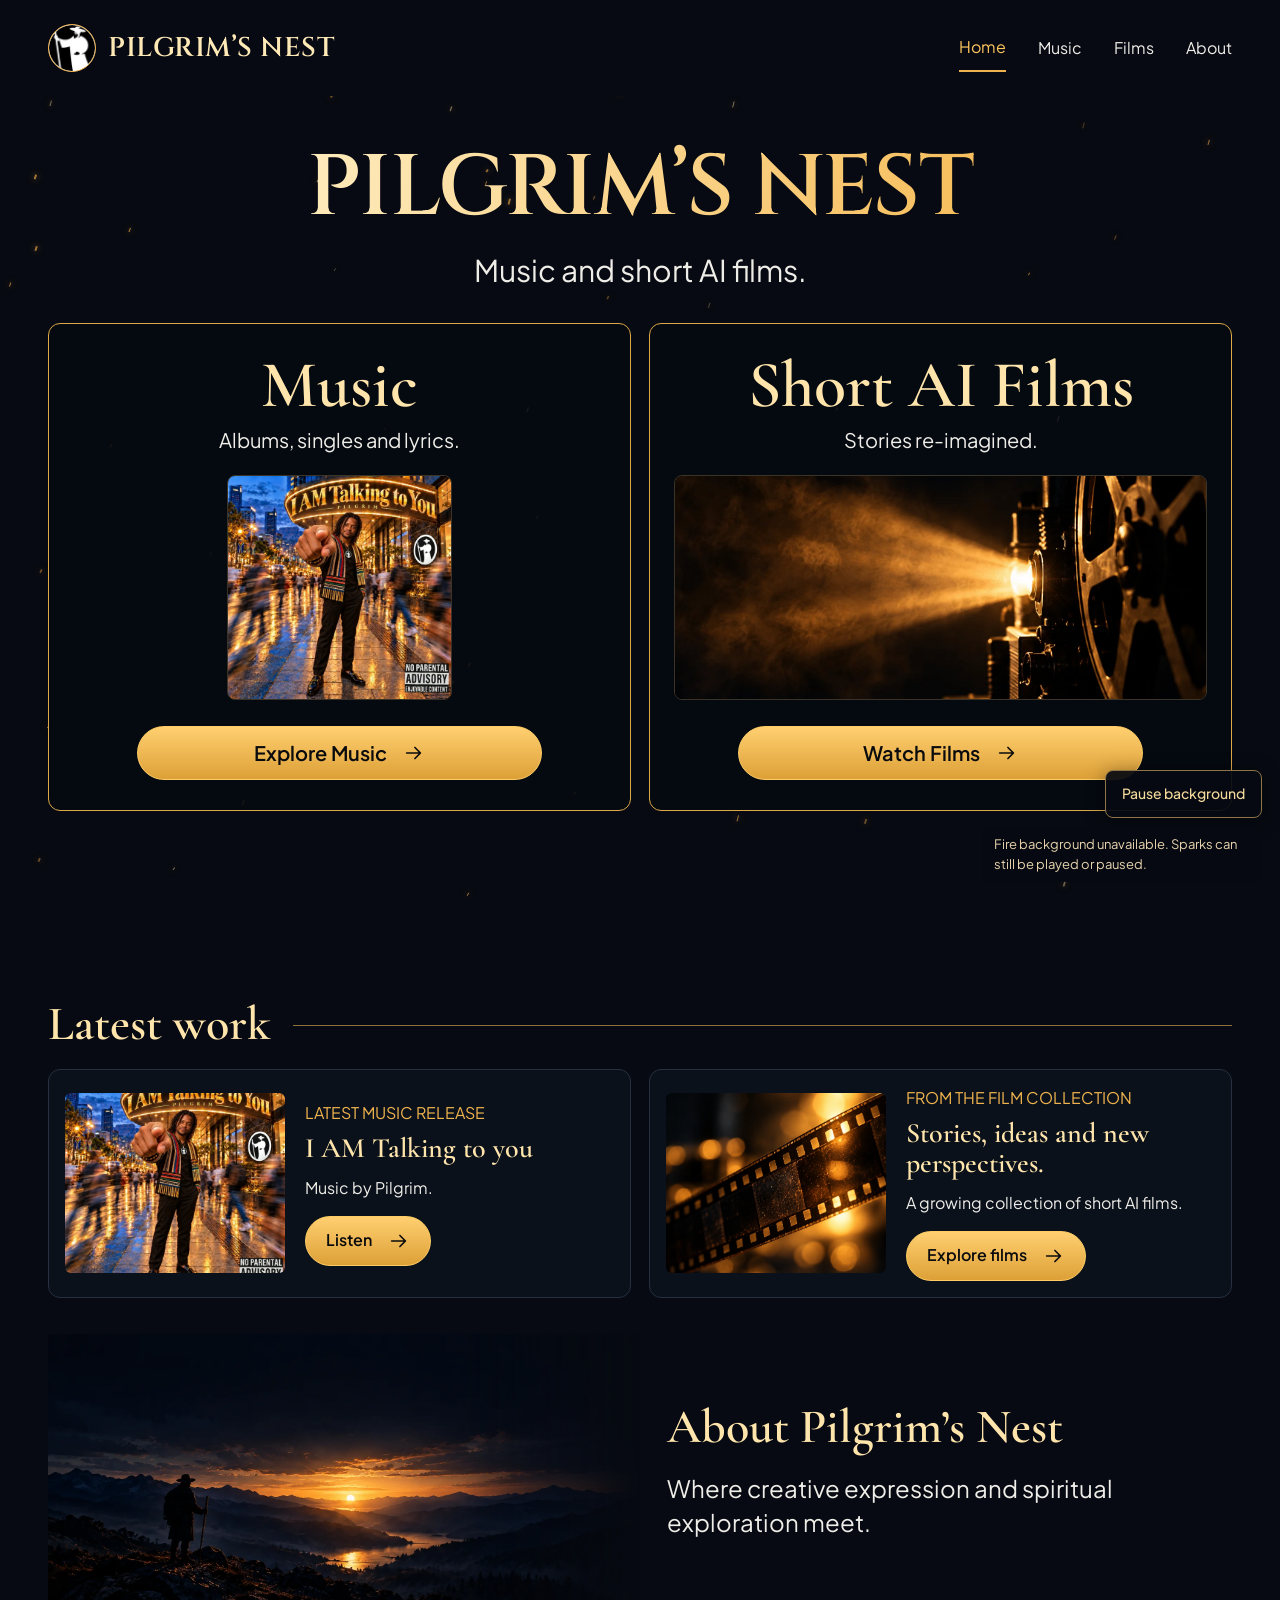
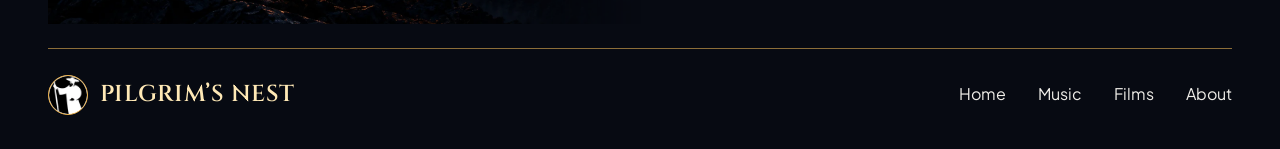
==== index.html @ 8a25cbac "Serve the brand mark at its display size and skip offscreen cards Measurement first: films.html tran" ====
<!doctype html><html lang="en"><head><meta charset="utf-8"><meta name="viewport" content="width=device-width,initial-scale=1"><title>Pilgrim’s Nest — Music and short AI films</title><meta name="description" content="Music and short AI films. Explore Pilgrim’s albums, singles, lyrics and videos."><meta name="theme-color" content="#070a12"><link rel="canonical" href="https://pilgrimsnest.org/"><meta property="og:type" content="website"><meta property="og:title" content="Pilgrim’s Nest — Music and short AI films"><meta property="og:description" content="Music and short AI films. Explore Pilgrim’s albums, singles, lyrics and videos."><meta property="og:url" content="https://pilgrimsnest.org/"><meta property="og:image" content="https://pilgrimsnest.org/logo.png"><meta name="twitter:card" content="summary_large_image"><meta name="twitter:image" content="https://pilgrimsnest.org/logo.png"><link rel="icon" href="favicon.svg" type="image/svg+xml"><link rel="apple-touch-icon" href="logo-512.png"><link rel="stylesheet" href="styles.css"><link rel="stylesheet" href="portfolio.css"><script src="portfolio.js" defer></script></head><body class="portfolio-page" data-ambient="fire"><canvas id="ambientSparks" aria-hidden="true"></canvas><div class="ambient-controls"><button id="ambientToggle" class="motion-toggle" type="button" aria-pressed="false" hidden>Play background</button><span id="ambientStatus" class="ambient-status" role="status"></span></div><a class="skip-link" href="#main">Skip to content</a><header class="portfolio-header"><div class="portfolio-wrap header-inner"><a class="nest-brand" href="index.html"><span class="brand-emblem" aria-hidden="true"><img class="brand-face is-active" src="assets/brand-1.webp" width="48" height="48" alt=""><img class="brand-face" src="assets/brand-2.webp" width="48" height="48" alt=""><img class="brand-face" src="assets/brand-3.webp" width="48" height="48" alt=""></span><span>Pilgrim’s Nest</span></a><button class="menu-toggle" type="button" aria-expanded="false" aria-controls="primary-nav" hidden aria-label="Open navigation"><svg viewBox="0 0 24 24" aria-hidden="true"><path d="M4 6h16M4 12h16M4 18h16"/></svg></button><nav id="primary-nav" class="portfolio-nav" aria-label="Primary"><a href="index.html" aria-current="page">Home</a><a href="music.html">Music</a><a href="films.html">Films</a><a href="index.html#about">About</a></nav></div></header><div class="ambient-fire" aria-hidden="true"><video id="ambientFireVideo" data-src="assets/hero-loop.mp4" muted loop playsinline preload="none" tabindex="-1"></video></div><main id="main"><aside class="legacy-route" id="latest">Looking for the music? <a href="music.html#latest">Open latest</a>.</aside><aside class="legacy-route" id="album">Looking for the music? <a href="music.html#album">Open album</a>.</aside><aside class="legacy-route" id="singles">Looking for the music? <a href="music.html#singles">Open singles</a>.</aside><section class="portal-hero portfolio-wrap" aria-labelledby="portal-title"><h1 id="portal-title">Pilgrim’s Nest</h1><p class="portal-subtitle">Music and short AI films.</p><div class="path-grid"><article class="path-panel"><div class="path-copy"><h2>Music</h2><p>Albums, singles and lyrics.</p></div><img class="path-art music-art" src="assets/i-am-talking-to-you.jpg" width="600" height="600" alt="I AM Talking to you cover art" fetchpriority="high"><a class="gold-link" href="music.html">Explore Music <svg viewBox="0 0 24 24" aria-hidden="true"><path d="M4 12h15m-6-6 6 6-6 6"/></svg></a></article><article class="path-panel"><div class="path-copy"><h2>Short AI Films</h2><p>Stories re-imagined.</p></div><img class="path-art cinema-art" src="assets/cinema-projector.webp" width="1536" height="1024" alt="" fetchpriority="high"><a class="gold-link" href="films.html">Watch Films <svg viewBox="0 0 24 24" aria-hidden="true"><path d="M4 12h15m-6-6 6 6-6 6"/></svg></a></article></div></section><section class="latest-work portfolio-wrap" aria-labelledby="latest-work-title"><h2 id="latest-work-title" class="ruled-title">Latest work</h2><div class="work-grid"><article class="work-preview"><img src="assets/i-am-talking-to-you.jpg" width="600" height="600" alt="" loading="lazy"><div><p class="work-label">Latest music release</p><h3>I AM Talking to you</h3><p>Music by Pilgrim.</p><a class="gold-link" href="music.html#latest">Listen <svg viewBox="0 0 24 24" aria-hidden="true"><path d="M4 12h15m-6-6 6 6-6 6"/></svg></a></div></article><article class="work-preview"><img src="assets/cinema-filmstrip.webp" width="1024" height="1024" alt="" loading="lazy"><div><p class="work-label">From the film collection</p><h3>Stories, ideas and new perspectives.</h3><p>A growing collection of short AI films.</p><a class="gold-link" href="films.html">Explore films <svg viewBox="0 0 24 24" aria-hidden="true"><path d="M4 12h15m-6-6 6 6-6 6"/></svg></a></div></article></div></section><section class="portal-about portfolio-wrap" id="about"><img src="assets/mountain-pilgrim.webp" width="1536" height="1024" alt="A pilgrim overlooking mountain ranges at sunset" loading="lazy"><div><h2>About Pilgrim’s Nest</h2><p>Where creative expression and spiritual exploration meet.</p></div></section></main><footer class="portfolio-footer portfolio-wrap"><a class="nest-brand" href="index.html"><img src="assets/brand-1.webp" width="40" height="40" alt=""><span>Pilgrim’s Nest</span></a><nav aria-label="Footer"><a href="index.html">Home</a><a href="music.html">Music</a><a href="films.html">Films</a><a href="index.html#about">About</a></nav></footer></body></html>
---- styles.css ----
/* ==========================================================================
   Pilgrim's Nest — Official Stylesheet
   Domain: pilgrimsnest.org
   Aesthetic: "The Lantern in the Night" — Deep Celestial, Warm Hearth Gold, Sage
   ========================================================================== */

:root {
  /* Color Palette */
  --bg-dark: #070A12;
  --bg-primary: #0A0F1D;
  --bg-secondary: #111827;
  --bg-card: rgba(17, 24, 39, 0.72);
  --bg-card-hover: rgba(26, 36, 56, 0.85);
  --bg-input: rgba(15, 23, 42, 0.8);

  /* Gold & Amber Hearth Accents */
  --gold-primary: #F59E0B;
  --gold-light: #FDE68A;
  --gold-dark: #D97706;
  --gold-amber: #B45309;
  --gold-glow: rgba(245, 158, 11, 0.28);
  --gold-glow-subtle: rgba(245, 158, 11, 0.12);

  /* Earth & Sage Secondary */
  --sage-accent: #6EE7B7;
  --sage-muted: #34D399;
  --sage-dark: #065F46;
  --sage-glow: rgba(110, 231, 183, 0.2);

  /* Typography Colors */
  --text-pure: #FFFFFF;
  --text-primary: #F8FAFC;
  --text-secondary: #CBD5E1;
  --text-muted: #94A3B8;
  /* Lightened from #64748B: the original measured 4.16:1 on --bg-dark and
     3.76:1 on --bg-card, both under the WCAG AA 4.5:1 gate for body text.
     #74839A gives 5.14:1 and 4.64:1 respectively, and still sits clearly
     below --text-muted so the hierarchy is preserved. */
  --text-dim: #74839A;

  /* Borders & Dividers */
  --border-subtle: rgba(255, 255, 255, 0.08);
  --border-card: rgba(255, 255, 255, 0.12);
  --border-gold: rgba(245, 158, 11, 0.35);
  --border-gold-strong: rgba(245, 158, 11, 0.65);

  /* Fonts */
  --font-serif: 'Cinzel', serif;
  --font-serif-display: 'Cinzel Decorative', 'Cinzel', serif;
  --font-sans: 'Plus Jakarta Sans', system-ui, -apple-system, sans-serif;

  /* Transitions & Shadows */
  --transition-fast: 0.2s cubic-bezier(0.4, 0, 0.2, 1);
  --transition-normal: 0.35s cubic-bezier(0.4, 0, 0.2, 1);
  --transition-slow: 0.6s cubic-bezier(0.4, 0, 0.2, 1);
  --shadow-card: 0 10px 30px -10px rgba(0, 0, 0, 0.5), 0 0 1px 1px var(--border-subtle);
  --shadow-glow: 0 0 25px var(--gold-glow);
  --radius-sm: 8px;
  --radius-md: 14px;
  --radius-lg: 20px;
  --radius-full: 9999px;
}

/* Base Reset */
*, *::before, *::after {
  box-sizing: border-box;
  margin: 0;
  padding: 0;
}

html {
  scroll-behavior: smooth;
  color-scheme: dark;
}

body {
  background-color: var(--bg-dark);
  background-image: 
    radial-gradient(ellipse 80% 50% at 50% -20%, rgba(245, 158, 11, 0.12), transparent 70%),
    radial-gradient(circle at 10% 40%, rgba(16, 185, 129, 0.04), transparent 40%),
    radial-gradient(circle at 90% 70%, rgba(245, 158, 11, 0.05), transparent 50%),
    linear-gradient(180deg, var(--bg-dark) 0%, #0B0F19 50%, var(--bg-dark) 100%);
  color: var(--text-primary);
  font-family: var(--font-sans);
  font-size: 16px;
  line-height: 1.65;
  overflow-x: hidden;
  position: relative;
  min-height: 100vh;
  -webkit-font-smoothing: antialiased;
}

/* Custom Scrollbar */
::-webkit-scrollbar {
  width: 8px;
}
::-webkit-scrollbar-track {
  background: var(--bg-dark);
}
::-webkit-scrollbar-thumb {
  background: #1F2937;
  border-radius: 4px;
  border: 2px solid var(--bg-dark);
}
::-webkit-scrollbar-thumb:hover {
  background: var(--gold-dark);
}

/* Ambient Canvas Background */
#starCanvas {
  position: fixed;
  top: 0;
  left: 0;
  width: 100%;
  height: 100%;
  pointer-events: none;
  z-index: 0;
  opacity: 0.85;
}

/* Layout Container */
.container {
  width: 100%;
  max-width: 1200px;
  margin-inline: auto;
  padding-inline: 1.5rem;
  position: relative;
  z-index: 2;
}

/* Typography Helpers */
h1, h2, h3, h4 {
  font-family: var(--font-serif);
  letter-spacing: 0.02em;
  color: var(--text-pure);
  font-weight: 600;
}

.text-gold {
  color: var(--gold-primary);
}

.text-gold-light {
  color: var(--gold-light);
}

.text-sage {
  color: var(--sage-muted);
}

.gradient-text {
  background: linear-gradient(135deg, #FFFDF8 0%, var(--gold-light) 40%, var(--gold-primary) 80%, #D97706 100%);
  -webkit-background-clip: text;
  -webkit-text-fill-color: transparent;
  background-clip: text;
}

/* Navigation Header */
.site-header {
  position: fixed;
  top: 0;
  left: 0;
  width: 100%;
  z-index: 100;
  padding: 1rem 0;
  backdrop-filter: blur(14px);
  -webkit-backdrop-filter: blur(14px);
  background: rgba(7, 10, 18, 0.75);
  border-bottom: 1px solid var(--border-subtle);
  transition: all var(--transition-normal);
}

.nav-wrap {
  display: flex;
  align-items: center;
  justify-content: space-between;
  gap: 1.5rem;
}

.brand-link {
  display: flex;
  align-items: center;
  gap: 0.85rem;
  text-decoration: none;
  color: var(--text-pure);
}

.brand-icon-img {
  width: 40px;
  height: 40px;
  border-radius: 50%;
  border: 1.5px solid var(--gold-primary);
  box-shadow: 0 0 10px rgba(245, 158, 11, 0.3);
  object-fit: cover;
  transition: transform var(--transition-fast), box-shadow var(--transition-fast);
}

.brand-link:hover .brand-icon-img {
  transform: scale(1.08);
  box-shadow: 0 0 16px rgba(245, 158, 11, 0.6);
}

.brand-title {
  font-family: var(--font-serif-display);
  font-size: 1.25rem;
  font-weight: 700;
  letter-spacing: 0.05em;
  background: linear-gradient(135deg, #FFFFFF 0%, var(--gold-light) 100%);
  -webkit-background-clip: text;
  -webkit-text-fill-color: transparent;
}

.brand-tagline {
  font-family: var(--font-sans);
  font-size: 0.68rem;
  text-transform: uppercase;
  letter-spacing: 0.15em;
  color: var(--text-dim);
  display: block;
}

.nav-actions {
  display: flex;
  align-items: center;
  gap: 1.25rem;
}

.status-badge {
  display: inline-flex;
  align-items: center;
  gap: 0.5rem;
  padding: 0.35rem 0.85rem;
  background: rgba(245, 158, 11, 0.08);
  border: 1px solid var(--border-gold);
  border-radius: var(--radius-full);
  font-size: 0.75rem;
  font-weight: 500;
  color: var(--gold-light);
  letter-spacing: 0.04em;
  text-transform: uppercase;
}

.pulse-dot {
  width: 7px;
  height: 7px;
  background-color: var(--gold-primary);
  border-radius: 50%;
  position: relative;
  box-shadow: 0 0 8px var(--gold-primary);
}

.pulse-dot::after {
  content: '';
  position: absolute;
  top: -3px;
  left: -3px;
  width: 13px;
  height: 13px;
  border-radius: 50%;
  border: 1px solid var(--gold-primary);
  animation: pulseRing 2s infinite cubic-bezier(0.2, 0, 0.2, 1);
}

@keyframes pulseRing {
  0% { transform: scale(0.6); opacity: 1; }
  100% { transform: scale(2); opacity: 0; }
}

.nav-links {
  display: flex;
  align-items: center;
  list-style: none;
  gap: 1.5rem;
}

.nav-links a {
  text-decoration: none;
  color: var(--text-secondary);
  font-size: 0.9rem;
  font-weight: 500;
  transition: color var(--transition-fast);
}

.nav-links a:hover {
  color: var(--gold-light);
}

/* Hero Section */
.hero {
  min-height: 100vh;
  display: flex;
  align-items: center;
  padding-top: 7rem;
  padding-bottom: 4rem;
  position: relative;
  overflow: hidden;
}

/* Ambient hearth loop behind the hero copy.
   Opacity is 0.80 deliberately. It was 0.38, which I chose to hide a loop
   artefact — but measured against the static background the video then
   contributed only 0.57 of 255 grey levels, i.e. it was effectively
   invisible. At 0.80 the hearth is genuinely present (3.75 grey levels)
   and the loop seam stays at 1.3, which reads as fire flicker. */
.hero-video {
  position: absolute;
  inset: 0;
  width: 100%;
  height: 100%;
  object-fit: cover;
  opacity: 0.80;
  z-index: 0;
  pointer-events: none;
}

/* Darkens the footage and protects text contrast over the moving image */
.hero-video-scrim {
  position: absolute;
  inset: 0;
  z-index: 1;
  pointer-events: none;
  background:
    radial-gradient(ellipse 80% 50% at 50% -20%, rgba(245, 158, 11, 0.10) 0%, transparent 70%),
    linear-gradient(180deg, rgba(7, 10, 18, 0.52) 0%, rgba(7, 10, 18, 0.64) 50%, rgba(7, 10, 18, 0.52) 100%);
}

.hero-grid {
  position: relative;
  z-index: 2;
}

.hero-grid {
  display: flex;
  flex-direction: column;
  align-items: center;
  text-align: center;
  max-width: 860px;
  margin-inline: auto;
}

/* Hero Centerpiece Emblem */
.hero-emblem-wrap {
  position: relative;
  display: inline-flex;
  align-items: center;
  justify-content: center;
  margin-bottom: 2.25rem;
  animation: heroLogoEntrance 1s cubic-bezier(0.16, 1, 0.3, 1) both;
}

.hero-emblem-halo {
  position: absolute;
  width: 140%;
  height: 140%;
  border-radius: 50%;
  background: radial-gradient(circle, rgba(245, 158, 11, 0.28) 0%, rgba(245, 158, 11, 0.08) 50%, transparent 70%);
  filter: blur(25px);
  animation: haloPulse 4s ease-in-out infinite alternate;
  pointer-events: none;
}

.hero-emblem-ring {
  position: absolute;
  width: 118%;
  height: 118%;
  border-radius: 50%;
  border: 1.5px dashed rgba(245, 158, 11, 0.45);
  animation: rotateRing 80s linear infinite;
  pointer-events: none;
}

.hero-emblem-ring::after {
  content: '✦';
  position: absolute;
  top: -8px;
  left: 50%;
  transform: translateX(-50%);
  color: var(--gold-light);
  font-size: 14px;
  text-shadow: 0 0 8px var(--gold-primary);
}

.hero-logo-img {
  width: clamp(200px, 28vw, 290px);
  height: clamp(200px, 28vw, 290px);
  border-radius: 50%;
  border: 3.5px solid var(--gold-primary);
  box-shadow: 
    0 0 35px rgba(245, 158, 11, 0.35),
    0 15px 45px rgba(0, 0, 0, 0.85),
    inset 0 0 25px rgba(0, 0, 0, 0.9);
  object-fit: cover;
  background-color: #070A12;
  transition: transform 0.4s cubic-bezier(0.16, 1, 0.3, 1), box-shadow 0.4s ease;
  z-index: 2;
  position: relative;
}

.hero-emblem-wrap:hover .hero-logo-img {
  transform: scale(1.05);
  box-shadow: 
    0 0 55px rgba(245, 158, 11, 0.6),
    0 20px 50px rgba(0, 0, 0, 0.95);
}

@keyframes heroLogoEntrance {
  from { opacity: 0; transform: scale(0.85) translateY(20px); }
  to { opacity: 1; transform: scale(1) translateY(0); }
}

@keyframes haloPulse {
  0% { transform: scale(0.95); opacity: 0.65; }
  100% { transform: scale(1.1); opacity: 1; }
}

@keyframes rotateRing {
  from { transform: rotate(0deg); }
  to { transform: rotate(360deg); }
}

.eyebrow-pill {
  display: inline-flex;
  align-items: center;
  gap: 0.5rem;
  padding: 0.4rem 1.1rem;
  border-radius: var(--radius-full);
  background: rgba(245, 158, 11, 0.08);
  border: 1px solid var(--border-gold);
  color: var(--gold-light);
  font-size: 0.8rem;
  font-weight: 600;
  letter-spacing: 0.12em;
  text-transform: uppercase;
  margin-bottom: 1.75rem;
  box-shadow: 0 0 16px rgba(245, 158, 11, 0.1);
  animation: fadeInDown 0.8s ease-out;
}

.hero-headline {
  font-size: clamp(2.25rem, 5vw + 1rem, 4.25rem);
  line-height: 1.15;
  margin-bottom: 1.5rem;
  font-weight: 700;
  animation: fadeInUp 0.8s ease-out 0.15s both;
}

.hero-description {
  font-size: clamp(1.05rem, 1.2vw + 0.5rem, 1.25rem);
  color: var(--text-secondary);
  max-width: 680px;
  margin-inline: auto;
  margin-bottom: 2.5rem;
  line-height: 1.75;
  animation: fadeInUp 0.8s ease-out 0.3s both;
}

.hero-cta-group {
  display: flex;
  flex-wrap: wrap;
  justify-content: center;
  gap: 1rem;
  margin-bottom: 3.5rem;
  animation: fadeInUp 0.8s ease-out 0.45s both;
}

/* Buttons */
.btn {
  display: inline-flex;
  align-items: center;
  justify-content: center;
  gap: 0.65rem;
  padding: 0.85rem 1.75rem;
  font-family: var(--font-sans);
  font-size: 0.95rem;
  font-weight: 600;
  border-radius: var(--radius-full);
  text-decoration: none;
  cursor: pointer;
  transition: all var(--transition-normal);
  border: none;
  outline: none;
}

.btn-primary {
  background: linear-gradient(135deg, var(--gold-primary) 0%, var(--gold-dark) 100%);
  color: #0F172A;
  font-weight: 700;
  box-shadow: 0 4px 20px rgba(245, 158, 11, 0.35);
  position: relative;
  overflow: hidden;
}

.btn-primary::before {
  content: '';
  position: absolute;
  top: 0;
  left: -100%;
  width: 100%;
  height: 100%;
  background: linear-gradient(90deg, transparent, rgba(255, 255, 255, 0.3), transparent);
  transition: left 0.75s ease;
}

.btn-primary:hover::before {
  left: 100%;
}

.btn-primary:hover {
  transform: translateY(-2px);
  box-shadow: 0 6px 25px rgba(245, 158, 11, 0.5);
  color: #000;
}

.btn-secondary {
  background: rgba(255, 255, 255, 0.04);
  color: var(--text-primary);
  border: 1px solid var(--border-card);
  backdrop-filter: blur(8px);
}

.btn-secondary:hover {
  background: rgba(255, 255, 255, 0.09);
  border-color: var(--border-gold);
  color: var(--gold-light);
  transform: translateY(-2px);
}

/* Countdown Clock */
.countdown-box {
  width: 100%;
  max-width: 640px;
  background: var(--bg-card);
  backdrop-filter: blur(20px);
  -webkit-backdrop-filter: blur(20px);
  border: 1px solid var(--border-card);
  border-radius: var(--radius-lg);
  padding: 2rem;
  box-shadow: var(--shadow-card);
  margin-inline: auto;
  animation: fadeInUp 0.8s ease-out 0.6s both;
  position: relative;
  overflow: hidden;
}

.countdown-box::before {
  content: '';
  position: absolute;
  top: 0;
  left: 10%;
  right: 10%;
  height: 1px;
  background: linear-gradient(90deg, transparent, var(--gold-primary), transparent);
}

.countdown-title {
  font-family: var(--font-serif);
  font-size: 0.85rem;
  text-transform: uppercase;
  letter-spacing: 0.15em;
  color: var(--text-muted);
  margin-bottom: 1.25rem;
  display: flex;
  align-items: center;
  justify-content: center;
  gap: 0.5rem;
}

.countdown-grid {
  display: grid;
  grid-template-columns: repeat(4, 1fr);
  gap: 1rem;
}

.time-card {
  background: rgba(0, 0, 0, 0.35);
  border: 1px solid var(--border-subtle);
  border-radius: var(--radius-md);
  padding: 1rem 0.5rem;
  display: flex;
  flex-direction: column;
  align-items: center;
  transition: transform var(--transition-fast), border-color var(--transition-fast);
}

.time-card:hover {
  border-color: var(--border-gold);
  transform: translateY(-2px);
}

.time-value {
  font-family: var(--font-serif);
  font-size: clamp(1.75rem, 3vw, 2.5rem);
  font-weight: 700;
  color: var(--gold-light);
  line-height: 1;
  margin-bottom: 0.35rem;
}

.time-label {
  font-size: 0.72rem;
  text-transform: uppercase;
  letter-spacing: 0.1em;
  color: var(--text-dim);
  font-weight: 600;
}

/* Sections Global */
.section {
  padding: 6rem 0;
  position: relative;
  z-index: 2;
}

.section-header {
  text-align: center;
  max-width: 720px;
  margin-inline: auto;
  margin-bottom: 4rem;
}

.section-tag {
  font-family: var(--font-sans);
  font-size: 0.78rem;
  font-weight: 600;
  text-transform: uppercase;
  letter-spacing: 0.18em;
  color: var(--gold-primary);
  margin-bottom: 0.75rem;
  display: block;
}

.section-title {
  font-size: clamp(1.85rem, 3vw, 2.75rem);
  line-height: 1.2;
  margin-bottom: 1rem;
}

.section-desc {
  font-size: 1.05rem;
  color: var(--text-secondary);
  line-height: 1.7;
}

/* Progress / Construction Roadmap */
.timeline-card {
  background: var(--bg-card);
  backdrop-filter: blur(16px);
  border: 1px solid var(--border-card);
  border-radius: var(--radius-lg);
  padding: 3rem 2.5rem;
  box-shadow: var(--shadow-card);
  position: relative;
}

.progress-overall-wrap {
  margin-bottom: 3.5rem;
}

.progress-header {
  display: flex;
  justify-content: space-between;
  align-items: center;
  margin-bottom: 0.75rem;
}

.progress-title {
  font-family: var(--font-serif);
  font-size: 1.1rem;
  color: var(--text-primary);
}

.progress-pct {
  font-family: var(--font-serif);
  font-size: 1.25rem;
  font-weight: 700;
  color: var(--gold-primary);
}

.progress-track {
  width: 100%;
  height: 8px;
  background: rgba(255, 255, 255, 0.08);
  border-radius: var(--radius-full);
  overflow: hidden;
  position: relative;
}

.progress-fill {
  height: 100%;
  width: 78%;
  background: linear-gradient(90deg, var(--sage-muted) 0%, var(--gold-primary) 70%, var(--gold-light) 100%);
  border-radius: var(--radius-full);
  box-shadow: 0 0 12px rgba(245, 158, 11, 0.5);
  transition: width 1.5s ease-in-out;
}

.milestones-grid {
  display: grid;
  grid-template-columns: repeat(auto-fit, minmax(230px, 1fr));
  gap: 1.5rem;
  position: relative;
}

.milestone-item {
  background: rgba(10, 15, 29, 0.6);
  border: 1px solid var(--border-subtle);
  border-radius: var(--radius-md);
  padding: 1.75rem 1.5rem;
  position: relative;
  transition: all var(--transition-normal);
}

.milestone-item:hover {
  transform: translateY(-4px);
  border-color: var(--border-card);
}

.milestone-item.active {
  border-color: var(--border-gold);
  background: rgba(245, 158, 11, 0.04);
  box-shadow: 0 0 20px rgba(245, 158, 11, 0.1);
}

.milestone-step {
  display: inline-flex;
  align-items: center;
  justify-content: center;
  width: 32px;
  height: 32px;
  border-radius: 50%;
  font-family: var(--font-serif);
  font-size: 0.85rem;
  font-weight: 700;
  margin-bottom: 1rem;
}

.milestone-item.completed .milestone-step {
  background: rgba(16, 185, 129, 0.15);
  color: #10B981;
  border: 1px solid rgba(16, 185, 129, 0.4);
}

.milestone-item.active .milestone-step {
  background: rgba(245, 158, 11, 0.2);
  color: var(--gold-light);
  border: 1px solid var(--gold-primary);
  box-shadow: 0 0 10px rgba(245, 158, 11, 0.4);
}

.milestone-item.upcoming .milestone-step {
  background: rgba(255, 255, 255, 0.05);
  color: var(--text-dim);
  border: 1px solid rgba(255, 255, 255, 0.1);
}

.milestone-title {
  font-size: 1.05rem;
  margin-bottom: 0.5rem;
}

.milestone-desc {
  font-size: 0.88rem;
  color: var(--text-muted);
  line-height: 1.6;
  margin-bottom: 0.85rem;
}

.milestone-status {
  font-size: 0.72rem;
  font-weight: 600;
  text-transform: uppercase;
  letter-spacing: 0.08em;
}

.milestone-item.completed .milestone-status {
  color: #34D399;
}

.milestone-item.active .milestone-status {
  color: var(--gold-light);
}

.milestone-item.upcoming .milestone-status {
  color: var(--text-dim);
}

/* Sanctuary Pillars */
.pillars-grid {
  display: grid;
  grid-template-columns: repeat(auto-fit, minmax(260px, 1fr));
  gap: 1.5rem;
}

.pillar-card {
  background: var(--bg-card);
  backdrop-filter: blur(16px);
  border: 1px solid var(--border-card);
  border-radius: var(--radius-lg);
  padding: 2.25rem 2rem;
  transition: all var(--transition-normal);
  display: flex;
  flex-direction: column;
  justify-content: space-between;
  position: relative;
  overflow: hidden;
}

.pillar-card::before {
  content: '';
  position: absolute;
  top: 0;
  left: 0;
  width: 100%;
  height: 3px;
  background: linear-gradient(90deg, transparent, var(--gold-primary), transparent);
  opacity: 0;
  transition: opacity var(--transition-normal);
}

.pillar-card:hover {
  transform: translateY(-6px);
  border-color: var(--border-gold);
  background: var(--bg-card-hover);
  box-shadow: 0 15px 35px -10px rgba(0, 0, 0, 0.6), 0 0 20px rgba(245, 158, 11, 0.12);
}

.pillar-card:hover::before {
  opacity: 1;
}

.pillar-icon-wrap {
  width: 54px;
  height: 54px;
  border-radius: var(--radius-md);
  background: rgba(245, 158, 11, 0.08);
  border: 1px solid var(--border-gold);
  display: flex;
  align-items: center;
  justify-content: center;
  color: var(--gold-light);
  margin-bottom: 1.5rem;
  font-size: 1.5rem;
  transition: all var(--transition-fast);
}

.pillar-card:hover .pillar-icon-wrap {
  background: rgba(245, 158, 11, 0.15);
  box-shadow: 0 0 15px rgba(245, 158, 11, 0.3);
  transform: scale(1.05);
}

.pillar-number {
  font-family: var(--font-serif);
  font-size: 0.8rem;
  color: var(--text-dim);
  margin-bottom: 0.4rem;
  letter-spacing: 0.1em;
}

.pillar-title {
  font-size: 1.35rem;
  margin-bottom: 0.85rem;
}

.pillar-desc {
  color: var(--text-secondary);
  font-size: 0.95rem;
  line-height: 1.7;
}

/* Wisdom & Contemplation Widget */
.reflection-section {
  background: linear-gradient(180deg, transparent 0%, rgba(245, 158, 11, 0.03) 50%, transparent 100%);
}

.reflection-card {
  background: var(--bg-card);
  backdrop-filter: blur(24px);
  border: 1px solid var(--border-gold);
  border-radius: var(--radius-lg);
  padding: 3.5rem 3rem;
  max-width: 820px;
  margin-inline: auto;
  text-align: center;
  position: relative;
  box-shadow: 0 20px 40px -15px rgba(0, 0, 0, 0.7), 0 0 25px rgba(245, 158, 11, 0.1);
}

.quote-ornament {
  font-family: var(--font-serif);
  font-size: 4rem;
  color: var(--gold-primary);
  opacity: 0.3;
  line-height: 1;
  margin-bottom: -1rem;
}

.reflection-text {
  font-family: var(--font-serif);
  font-size: clamp(1.2rem, 2vw, 1.6rem);
  line-height: 1.6;
  color: var(--text-pure);
  font-style: italic;
  margin-bottom: 1.5rem;
  min-height: 80px;
  display: flex;
  align-items: center;
  justify-content: center;
  transition: opacity 0.4s ease, transform 0.4s ease;
}

.reflection-author {
  font-family: var(--font-sans);
  font-size: 0.9rem;
  color: var(--gold-light);
  font-weight: 600;
  letter-spacing: 0.08em;
  text-transform: uppercase;
  margin-bottom: 2rem;
  transition: opacity 0.4s ease;
}

.btn-reflect {
  background: rgba(245, 158, 11, 0.1);
  color: var(--gold-light);
  border: 1px solid var(--border-gold);
  padding: 0.65rem 1.4rem;
  font-size: 0.85rem;
  font-weight: 600;
  border-radius: var(--radius-full);
  cursor: pointer;
  transition: all var(--transition-fast);
}

.btn-reflect:hover {
  background: var(--gold-primary);
  color: #0F172A;
  box-shadow: 0 0 15px rgba(245, 158, 11, 0.4);
}

/* Founding Circle / Newsletter */
.signup-card {
  background: linear-gradient(135deg, rgba(17, 24, 39, 0.9) 0%, rgba(20, 30, 50, 0.8) 100%);
  border: 1px solid var(--border-gold);
  border-radius: var(--radius-lg);
  padding: 4rem 2.5rem;
  text-align: center;
  max-width: 800px;
  margin-inline: auto;
  box-shadow: var(--shadow-card), 0 0 30px rgba(245, 158, 11, 0.1);
  position: relative;
  overflow: hidden;
}

.signup-card::after {
  content: '';
  position: absolute;
  bottom: 0;
  left: 0;
  width: 100%;
  height: 2px;
  background: linear-gradient(90deg, transparent, var(--gold-primary), transparent);
}

.signup-title {
  font-size: clamp(1.75rem, 2.5vw, 2.35rem);
  margin-bottom: 1rem;
}

.signup-desc {
  font-size: 1.05rem;
  color: var(--text-secondary);
  max-width: 580px;
  margin-inline: auto;
  margin-bottom: 2.5rem;
}

/* ==========================================================================
   About Section
   ========================================================================== */
.about-lede {
  max-width: 760px;
  margin: 0 auto 3rem;
  text-align: center;
}

.about-lede p {
  font-size: 1.15rem;
  line-height: 1.75;
  color: var(--text-secondary);
}

.about-grid {
  display: grid;
  grid-template-columns: repeat(auto-fit, minmax(300px, 1fr));
  gap: 1.5rem;
  max-width: 900px;
  margin-inline: auto;
}

.about-card {
  background: var(--bg-card);
  backdrop-filter: blur(20px);
  border: 1px solid var(--border-card);
  border-radius: var(--radius-lg);
  padding: 2rem 1.75rem;
  position: relative;
  transition: border-color var(--transition-normal), transform var(--transition-normal);
}

.about-card:hover {
  border-color: var(--border-gold);
  transform: translateY(-2px);
}

.about-label {
  display: block;
  font-family: var(--font-serif);
  font-size: 0.8rem;
  text-transform: uppercase;
  letter-spacing: 0.15em;
  color: var(--gold-primary);
  margin-bottom: 0.85rem;
}

.about-card p {
  font-size: 0.98rem;
  line-height: 1.7;
  color: var(--text-secondary);
}

@media (max-width: 640px) {
  .about-card {
    padding: 1.5rem 1.25rem;
  }
  .about-lede p {
    font-size: 1.05rem;
  }
}

/* Honest "not connected yet" notices */
.signup-notice,
.modal-notice {
  font-size: 0.88rem;
  line-height: 1.6;
  color: var(--gold-light);
  background: var(--gold-glow-subtle);
  border: 1px solid var(--border-gold);
  border-radius: var(--radius-sm, 10px);
  padding: 0.85rem 1.1rem;
  max-width: 580px;
  margin-inline: auto;
  margin-bottom: 1.5rem;
  text-align: center;
}

.modal-notice {
  margin-inline: 0;
  text-align: left;
}

.signup-notice strong,
.modal-notice strong {
  color: var(--gold-primary);
}

/* Opening-date note shown while the date is unconfirmed */
.countdown-note {
  font-size: 0.98rem;
  line-height: 1.65;
  color: var(--text-secondary);
  max-width: 46ch;
  margin-inline: auto;
  text-align: center;
}

.signup-form {
  display: flex;
  flex-wrap: wrap;
  gap: 0.75rem;
  justify-content: center;
  max-width: 540px;
  margin-inline: auto;
  margin-bottom: 1.25rem;
}

.input-field {
  flex: 1 1 280px;
  background: var(--bg-input);
  border: 1px solid var(--border-card);
  border-radius: var(--radius-full);
  padding: 0.9rem 1.5rem;
  color: var(--text-pure);
  font-family: var(--font-sans);
  font-size: 0.95rem;
  outline: none;
  transition: all var(--transition-fast);
}

.input-field:focus {
  border-color: var(--gold-primary);
  box-shadow: 0 0 15px rgba(245, 158, 11, 0.25);
}

.input-field::placeholder {
  color: var(--text-dim);
}

.signup-privacy {
  font-size: 0.8rem;
  color: var(--text-dim);
  display: flex;
  align-items: center;
  justify-content: center;
  gap: 0.4rem;
}

/* FAQ Accordion */
.faq-wrap {
  max-width: 800px;
  margin-inline: auto;
}

.faq-item {
  background: var(--bg-card);
  border: 1px solid var(--border-subtle);
  border-radius: var(--radius-md);
  margin-bottom: 1rem;
  overflow: hidden;
  transition: border-color var(--transition-fast);
}

.faq-item:hover {
  border-color: var(--border-card);
}

.faq-question {
  width: 100%;
  text-align: left;
  background: transparent;
  border: none;
  padding: 1.4rem 1.75rem;
  display: flex;
  align-items: center;
  justify-content: space-between;
  gap: 1rem;
  font-family: var(--font-serif);
  font-size: 1.1rem;
  font-weight: 600;
  color: var(--text-primary);
  cursor: pointer;
  outline: none;
}

.faq-toggle-icon {
  width: 24px;
  height: 24px;
  border-radius: 50%;
  border: 1px solid var(--border-subtle);
  display: flex;
  align-items: center;
  justify-content: center;
  color: var(--gold-light);
  font-size: 1.1rem;
  transition: transform var(--transition-fast), background var(--transition-fast);
  flex-shrink: 0;
}

.faq-item.open .faq-toggle-icon {
  transform: rotate(45deg);
  background: rgba(245, 158, 11, 0.2);
  border-color: var(--gold-primary);
}

.faq-answer {
  max-height: 0;
  overflow: hidden;
  transition: max-height 0.35s cubic-bezier(0.4, 0, 0.2, 1);
  padding: 0 1.75rem;
  color: var(--text-secondary);
  font-size: 0.95rem;
  line-height: 1.75;
}

.faq-item.open .faq-answer {
  padding-bottom: 1.5rem;
}

/* Footer */
.site-footer {
  border-top: 1px solid var(--border-subtle);
  background: rgba(5, 7, 13, 0.95);
  padding: 4rem 0 2.5rem;
  position: relative;
  z-index: 2;
}

.footer-grid {
  display: flex;
  flex-wrap: wrap;
  justify-content: space-between;
  align-items: center;
  gap: 2rem;
  margin-bottom: 3rem;
}

.footer-brand {
  max-width: 380px;
}

.footer-desc {
  font-size: 0.9rem;
  color: var(--text-muted);
  line-height: 1.65;
  margin-top: 0.75rem;
}

.footer-links {
  display: flex;
  align-items: center;
  gap: 1.75rem;
  list-style: none;
}

.footer-links a {
  text-decoration: none;
  color: var(--text-muted);
  font-size: 0.9rem;
  transition: color var(--transition-fast);
}

.footer-links a:hover {
  color: var(--gold-light);
}

.footer-bottom {
  border-top: 1px solid rgba(255, 255, 255, 0.05);
  padding-top: 2rem;
  display: flex;
  flex-wrap: wrap;
  justify-content: space-between;
  align-items: center;
  gap: 1rem;
  font-size: 0.82rem;
  color: var(--text-dim);
}

/* Contact Modal */
.modal-overlay {
  position: fixed;
  top: 0;
  left: 0;
  width: 100%;
  height: 100%;
  background: rgba(0, 0, 0, 0.85);
  backdrop-filter: blur(8px);
  -webkit-backdrop-filter: blur(8px);
  z-index: 1000;
  display: flex;
  align-items: center;
  justify-content: center;
  padding: 1.5rem;
  opacity: 0;
  pointer-events: none;
  transition: opacity var(--transition-normal);
}

.modal-overlay.active {
  opacity: 1;
  pointer-events: auto;
}

.modal-card {
  background: var(--bg-primary);
  border: 1px solid var(--border-gold);
  border-radius: var(--radius-lg);
  width: 100%;
  max-width: 540px;
  padding: 2.5rem 2rem;
  box-shadow: 0 25px 50px -12px rgba(0, 0, 0, 0.9), 0 0 25px rgba(245, 158, 11, 0.15);
  position: relative;
  transform: scale(0.94);
  transition: transform var(--transition-normal);
}

.modal-overlay.active .modal-card {
  transform: scale(1);
}

.modal-close-btn {
  position: absolute;
  top: 1.25rem;
  right: 1.25rem;
  background: transparent;
  border: none;
  color: var(--text-muted);
  font-size: 1.5rem;
  cursor: pointer;
  transition: color var(--transition-fast);
}

.modal-close-btn:hover {
  color: var(--gold-light);
}

.modal-title {
  font-size: 1.6rem;
  margin-bottom: 0.5rem;
}

.modal-desc {
  font-size: 0.92rem;
  color: var(--text-secondary);
  margin-bottom: 1.75rem;
}

.form-group {
  margin-bottom: 1.25rem;
  text-align: left;
}

.form-label {
  display: block;
  font-size: 0.82rem;
  font-weight: 600;
  color: var(--text-secondary);
  margin-bottom: 0.4rem;
  text-transform: uppercase;
  letter-spacing: 0.05em;
}

.modal-input, .modal-textarea, .modal-select {
  width: 100%;
  background: var(--bg-input);
  border: 1px solid var(--border-card);
  border-radius: var(--radius-sm);
  padding: 0.8rem 1rem;
  color: var(--text-pure);
  font-family: var(--font-sans);
  font-size: 0.92rem;
  outline: none;
  transition: border-color var(--transition-fast);
}

.modal-input:focus, .modal-textarea:focus, .modal-select:focus {
  border-color: var(--gold-primary);
  box-shadow: 0 0 10px rgba(245, 158, 11, 0.2);
}

.modal-textarea {
  min-height: 110px;
  resize: vertical;
}

/* Toast Notification */
.toast-msg {
  position: fixed;
  bottom: 2rem;
  right: 2rem;
  background: #111827;
  border: 1px solid var(--gold-primary);
  border-radius: var(--radius-md);
  padding: 1rem 1.5rem;
  box-shadow: 0 10px 25px rgba(0, 0, 0, 0.8), 0 0 15px rgba(245, 158, 11, 0.25);
  display: flex;
  align-items: center;
  gap: 0.75rem;
  color: var(--text-pure);
  font-size: 0.9rem;
  z-index: 10000;
  transform: translateY(120%);
  opacity: 0;
  transition: all 0.4s cubic-bezier(0.4, 0, 0.2, 1);
}

.toast-msg.show {
  transform: translateY(0);
  opacity: 1;
}

/* Keyframes */
@keyframes fadeInDown {
  from { opacity: 0; transform: translateY(-20px); }
  to { opacity: 1; transform: translateY(0); }
}

@keyframes fadeInUp {
  from { opacity: 0; transform: translateY(20px); }
  to { opacity: 1; transform: translateY(0); }
}

/* Responsive Media Queries */
@media (max-width: 900px) {
  .nav-links {
    display: none;
  }
  .section {
    padding: 4.5rem 0;
  }
}

/* Mobile header: brand (171px) + status badge + Contact button (205px
   together) exceeded a 390px viewport, pushing "Contact Us" 34px past the
   right edge and clipping it. Hide the status badge on small screens — the
   "In The Making" state is already stated in the hero copy — and let the
   brand title truncate rather than wrap to three lines. */
@media (max-width: 640px) {
  .nav-wrap {
    gap: 0.75rem;
    min-width: 0;
  }

  .brand-link {
    min-width: 0;
    flex: 1 1 auto;
    gap: 0.55rem;
  }

  .brand-title,
  .brand-tagline {
    display: block;
    white-space: nowrap;
    overflow: hidden;
    text-overflow: ellipsis;
    max-width: 100%;
  }

  .brand-tagline {
    font-size: 0.6rem;
  }

  .nav-actions {
    flex: 0 0 auto;
    gap: 0.5rem;
  }

  .status-badge {
    display: none;
  }

  .nav-actions .btn {
    white-space: nowrap;
  }

  /* Touch targets: WCAG 2.5.8 asks for 24x24 minimum, but 44px is the
     comfortable size for a thumb. The header button, the modal close X
     and the FAQ toggle were all under 40px on a phone. */
  .nav-actions .btn {
    min-height: 44px;
    display: inline-flex;
    align-items: center;
  }

  .modal-close-btn {
    min-width: 44px;
    min-height: 44px;
    display: flex;
    align-items: center;
    justify-content: center;
  }

  .faq-question {
    min-height: 44px;
  }

  .faq-toggle-icon {
    min-width: 32px;
    min-height: 32px;
  }
}

@media (max-width: 640px) {
  .countdown-grid {
    gap: 0.5rem;
  }
  .time-card {
    padding: 0.75rem 0.25rem;
  }
  .timeline-card {
    padding: 2rem 1.25rem;
  }
  .reflection-card {
    padding: 2.5rem 1.5rem;
  }
  .signup-card {
    padding: 2.5rem 1.5rem;
  }
  .footer-grid {
    flex-direction: column;
    align-items: flex-start;
  }
  .toast-msg {
    left: 1rem;
    right: 1rem;
    bottom: 1rem;
  }
}

/* ==========================================================================
   Reduced Motion
   Previously this preference was honoured only in JavaScript, so every CSS
   animation below ran regardless. This block disables them for visitors who
   ask for reduced motion, and stops the hero video from autoplaying.
   ========================================================================== */
@media (prefers-reduced-motion: reduce) {
  /* Hero ambient loop: hide entirely rather than pause, so no motion at all */
  .hero-video {
    display: none;
  }

  /* Entrance + looping animations */
  .hero-emblem-wrap,
  .hero-emblem-halo,
  .hero-emblem-ring,
  .status-badge,
  .pulse-dot,
  .quote-ornament,
  .section-header,
  .milestone-item,
  .pillar-card,
  .timeline-card,
  .signup-card,
  .reflection-card,
  .faq-item {
    animation: none !important;
  }

  /* Infinite spinners/sweeps */
  .btn-primary::after,
  .progress-fill::after,
  .milestone-item.completed .milestone-step::before {
    animation: none !important;
  }

  /* Smooth scrolling is motion too */
  html {
    scroll-behavior: auto !important;
  }

  *, *::before, *::after {
    animation-duration: 0.001ms !important;
    animation-iteration-count: 1 !important;
    transition-duration: 0.001ms !important;
  }
}

/* ==========================================================================
   Keyboard Focus
   Interactive elements previously set `outline: none` with nothing in its
   place, so keyboard users had no visible focus at all. Restore a clear
   gold ring that matches the brand, and keep it above the ambient layer.
   ========================================================================== */
:focus-visible {
  outline: 2px solid var(--gold-primary);
  outline-offset: 3px;
  border-radius: 4px;
}

/* Inputs already style their own border on focus; avoid a doubled ring */
.input-field:focus,
.input-field:focus-visible,
.modal-input:focus,
.modal-input:focus-visible,
.modal-textarea:focus,
.modal-textarea:focus-visible,
.modal-select:focus,
.modal-select:focus-visible {
  outline: none;
  border-color: var(--border-gold-strong);
}

/* ==========================================================================
   Music Page
   ========================================================================== */
.music-hero {
  min-height: 62vh;
  display: flex;
  align-items: center;
  text-align: center;
  padding-top: 8rem;
  padding-bottom: 3rem;
  position: relative;
  overflow: hidden;
}

.music-title {
  font-family: var(--font-serif-display);
  font-size: clamp(2.2rem, 6vw, 4.2rem);
  line-height: 1.15;
  margin: 0.6rem 0 1.2rem;
  font-weight: 700;
}

.music-lede {
  max-width: 620px;
  margin: 0 auto 2.5rem;
  font-size: 1.1rem;
  line-height: 1.75;
  color: var(--text-secondary);
}

.platform-links {
  display: flex;
  flex-wrap: wrap;
  justify-content: center;
  gap: 0.75rem;
  margin-bottom: 1.25rem;
}

.platform-btn {
  display: inline-flex;
  align-items: center;
  justify-content: center;
  min-height: 44px;
  padding: 0.7rem 1.5rem;
  background: var(--bg-card);
  border: 1px solid var(--border-gold);
  border-radius: var(--radius-full);
  color: var(--gold-light);
  font-size: 0.88rem;
  font-weight: 600;
  letter-spacing: 0.04em;
  text-decoration: none;
  transition: all var(--transition-fast);
}

.platform-btn:hover {
  background: rgba(245, 158, 11, 0.12);
  border-color: var(--border-gold-strong);
  transform: translateY(-1px);
}

.platform-btn[data-unconfirmed="true"] {
  opacity: 0.55;
  border-style: dashed;
  cursor: not-allowed;
}

.platform-note {
  max-width: 560px;
  margin: 0 auto;
  font-size: 0.82rem;
  line-height: 1.6;
  color: var(--text-dim);
}

/* Release list */
.release-list {
  max-width: 860px;
  margin-inline: auto;
  display: flex;
  flex-direction: column;
  gap: 1rem;
}

.release-item {
  display: flex;
  align-items: center;
  gap: 1.25rem;
  padding: 1rem 1.25rem;
  background: var(--bg-card);
  backdrop-filter: blur(20px);
  border: 1px solid var(--border-card);
  border-radius: var(--radius-lg);
  transition: border-color var(--transition-normal), transform var(--transition-normal);
}

.release-item:hover {
  border-color: var(--border-gold);
  transform: translateY(-2px);
}

.release-cover {
  width: 84px;
  height: 84px;
  flex: 0 0 auto;
  border-radius: var(--radius-md);
  object-fit: cover;
  background: var(--bg-secondary);
}

.release-meta {
  min-width: 0;
  flex: 1 1 auto;
}

.release-title {
  font-family: var(--font-serif);
  font-size: 1.15rem;
  font-weight: 600;
  color: var(--text-pure);
  margin-bottom: 0.2rem;
  line-height: 1.3;
}

.release-date {
  font-size: 0.78rem;
  color: var(--text-dim);
  letter-spacing: 0.04em;
  text-transform: uppercase;
}

.release-links {
  display: flex;
  gap: 0.5rem;
  flex: 0 0 auto;
  flex-wrap: wrap;
  justify-content: flex-end;
}

.release-link {
  display: inline-flex;
  align-items: center;
  justify-content: center;
  min-height: 40px;
  min-width: 40px;
  padding: 0.45rem 0.9rem;
  border: 1px solid var(--border-subtle);
  border-radius: var(--radius-full);
  color: var(--text-secondary);
  font-size: 0.78rem;
  font-weight: 500;
  text-decoration: none;
  transition: all var(--transition-fast);
}

.release-link:hover {
  border-color: var(--border-gold);
  color: var(--gold-light);
  background: var(--gold-glow-subtle);
}

.release-loading,
.release-error {
  text-align: center;
  color: var(--text-dim);
  font-size: 0.9rem;
  padding: 2rem 0;
}

@media (max-width: 640px) {
  .music-hero {
    padding-top: 7rem;
  }
  .release-item {
    flex-wrap: wrap;
    gap: 0.9rem;
    padding: 1rem;
  }
  .release-cover {
    width: 64px;
    height: 64px;
  }
  .release-links {
    width: 100%;
    justify-content: flex-start;
  }
  .release-link {
    min-height: 44px;
  }
}

/* ==========================================================================
   Touch Target Gate (WCAG 2.5.5 / iOS 44px)
   Measured at 390px these were 41-43px tall. Lifted to a true 44px minimum
   so every interactive control clears the thumb-target threshold.
   ========================================================================== */
@media (max-width: 640px) {
  .btn-reflect,
  .modal-input,
  .modal-select,
  .modal-textarea,
  .modal-card .btn {
    min-height: 44px;
  }

  .input-field {
    min-height: 44px;
  }

  /* The close button is `position: absolute` and sits inside a modal card
     that carries a 0.94 scale transform, so 44px renders as 41px. Size the
     element up to clear 44px *after* the transform is applied. */
  .modal-close-btn {
    min-height: 47px;
    min-width: 47px;
  }

  .modal-input,
  .modal-select,
  .modal-card .btn {
    min-height: 47px;
  }
}

/* ==========================================================================
   Header: centred brand with a spinning emblem
   The brand sits in the middle column; the nav and the Listen button take
   the equal-width columns either side, so the brand stays truly centred.
   ========================================================================== */
.nav-wrap {
  display: grid;
  grid-template-columns: minmax(0, 1fr) auto minmax(0, 1fr);
  align-items: center;
}

.nav-links {
  grid-column: 1;
  grid-row: 1;
  justify-self: start;
}

.brand-link {
  grid-column: 2;
  grid-row: 1;
  justify-self: center;
  gap: 1rem;
  max-width: 100%;
}

.nav-actions {
  grid-column: 3;
  grid-row: 1;
  justify-self: end;
}

.brand-title {
  display: block;
  font-size: 2rem;
  line-height: 1.2;
}

.brand-tagline {
  font-size: 0.72rem;
}

.brand-emblem {
  position: relative;
  display: block;
  flex: 0 0 auto;
  width: 72px;
  height: 72px;
}

.brand-emblem .brand-face {
  position: absolute;
  inset: 0;
  width: 100%;
  height: 100%;
  opacity: 0;
}

.brand-emblem .brand-face.is-active {
  opacity: 1;
}

.brand-emblem.is-spinning {
  animation: emblemSpin 1s linear;
}

@keyframes emblemSpin {
  from { transform: perspective(400px) rotateY(0deg); }
  to { transform: perspective(400px) rotateY(360deg); }
}

/* The taller header needs more room before the first heading */
.home-hero,
.music-hero {
  padding-top: 9rem;
}

@media (max-width: 640px) {
  .home-hero,
  .music-hero {
    padding-top: 8rem;
  }
}

/* Sections land below the taller fixed header when reached from the nav */
section[id] {
  scroll-margin-top: 6rem;
}

@media (max-width: 1100px) {
  .nav-links {
    display: none;
  }
}

/* On a phone the centred brand needs the full width, and the hero's own
   Listen buttons are already on screen, so the header button steps aside. */
@media (max-width: 640px) {
  .nav-actions {
    display: none;
  }

  .nav-wrap {
    grid-template-columns: minmax(0, 1fr);
  }

  .brand-link {
    grid-column: 1;
    gap: 0.75rem;
  }

  .brand-title {
    font-size: 1.5rem;
  }

  .brand-emblem {
    width: 56px;
    height: 56px;
  }
}

/* ==========================================================================
   Artist Home (index.html)
   The landing page is Pilgrim's music: the artist name, the latest single,
   one lyric in the song's own words, then the rest of the singles.
   ========================================================================== */
.btn-compact {
  min-height: 44px;
  padding: 0.5rem 1rem;
  font-size: 0.82rem;
  white-space: nowrap;
}

.home-hero-grid {
  position: relative;
  z-index: 2;
  display: grid;
  grid-template-columns: minmax(0, 1fr) minmax(0, 440px);
  align-items: center;
  gap: 4rem;
}

.artist-name {
  font-family: var(--font-serif-display);
  font-size: clamp(3.5rem, 9vw, 7rem);
  line-height: 1;
  font-weight: 700;
  letter-spacing: 0.02em;
  margin-bottom: 1rem;
  animation: fadeInUp 0.8s ease-out both;
}

.artist-tagline {
  font-family: var(--font-serif);
  font-size: clamp(0.95rem, 1.4vw, 1.2rem);
  font-weight: 600;
  letter-spacing: 0.18em;
  text-transform: uppercase;
  color: var(--gold-light);
  margin-bottom: 1.5rem;
  animation: fadeInUp 0.8s ease-out 0.1s both;
}

.artist-lede {
  max-width: 34rem;
  text-wrap: pretty;
  font-size: 1.125rem;
  line-height: 1.75;
  color: var(--text-secondary);
  margin-bottom: 2rem;
  animation: fadeInUp 0.8s ease-out 0.2s both;
}

.home-hero-actions {
  display: flex;
  flex-wrap: wrap;
  gap: 1rem;
  animation: fadeInUp 0.8s ease-out 0.3s both;
}

.home-hero-media {
  animation: fadeInUp 0.8s ease-out 0.25s both;
}

/* Latest single */
.feature {
  background: var(--bg-card);
  backdrop-filter: blur(20px);
  -webkit-backdrop-filter: blur(20px);
  border: 1px solid var(--border-card);
  border-radius: var(--radius-lg);
  padding: 1rem;
  box-shadow: var(--shadow-card);
}

.feature-cover-link {
  display: block;
  border-radius: var(--radius-md);
  overflow: hidden;
}

.feature-cover {
  display: block;
  width: 100%;
  height: auto;
  aspect-ratio: 1;
  object-fit: cover;
  background: var(--bg-secondary);
  transition: transform var(--transition-slow);
}

.feature-cover-link:hover .feature-cover {
  transform: scale(1.03);
}

.feature-body {
  display: flex;
  align-items: center;
  justify-content: space-between;
  gap: 1rem;
  padding: 1rem 0.5rem 0;
}

.feature-meta {
  min-width: 0;
}

.feature-label {
  display: block;
  font-size: 0.72rem;
  font-weight: 600;
  letter-spacing: 0.18em;
  text-transform: uppercase;
  color: var(--gold-primary);
  margin-bottom: 0.25rem;
}

.feature-title {
  font-size: 1.5rem;
  line-height: 1.25;
}

.feature-date {
  font-size: 0.78rem;
  color: var(--text-muted);
  letter-spacing: 0.04em;
  text-transform: uppercase;
}

/* Lyric band: the one place the page speaks in the song's voice, so it is
   set in a literary italic rather than the monumental caps used elsewhere. */
.lyric-band {
  position: relative;
  z-index: 2;
  padding: 6rem 0;
  text-align: center;
  background: linear-gradient(180deg, transparent 0%, rgba(245, 158, 11, 0.04) 50%, transparent 100%);
}

.lyric-quote {
  max-width: 56rem;
  margin-inline: auto;
}

.lyric-quote::before {
  content: '';
  display: block;
  width: 4rem;
  height: 1px;
  margin: 0 auto 2rem;
  background: var(--gold-primary);
}

.lyric-lines {
  font-family: 'Cormorant Garamond', Georgia, serif;
  font-style: italic;
  font-weight: 500;
  font-size: clamp(1.625rem, 5vw, 3.75rem);
  line-height: 1.25;
  text-wrap: balance;
  color: var(--text-pure);
  margin-bottom: 1.5rem;
}

.lyric-lines span {
  display: block;
}

.lyric-source {
  font-size: 0.8rem;
  font-weight: 600;
  letter-spacing: 0.18em;
  text-transform: uppercase;
  color: var(--text-muted);
}

.lyric-source cite {
  font-style: normal;
  color: var(--gold-light);
}

/* Album: cover and facts on one side, the full running order on the other.
   The list is numbered because track order is real information here. */
.album {
  display: grid;
  grid-template-columns: minmax(0, 360px) minmax(0, 1fr);
  align-items: start;
  gap: 3rem;
  padding: 2rem;
  background: var(--bg-card);
  backdrop-filter: blur(20px);
  -webkit-backdrop-filter: blur(20px);
  border: 1px solid var(--border-card);
  border-radius: var(--radius-lg);
  box-shadow: var(--shadow-card);
}

.album + .album {
  margin-top: 2rem;
}

.album-title {
  font-family: var(--font-serif-display);
  font-size: 2.5rem;
  line-height: 1.1;
  margin: 1.5rem 0 0.5rem;
}

.album-facts {
  font-size: 0.78rem;
  color: var(--text-muted);
  letter-spacing: 0.04em;
  text-transform: uppercase;
  margin-bottom: 1.5rem;
}

.album-tracks {
  list-style: none;
  counter-reset: track;
  columns: 2;
  column-gap: 3rem;
}

.album-track {
  counter-increment: track;
  display: flex;
  align-items: baseline;
  gap: 1rem;
  padding: 0.75rem 0;
  border-bottom: 1px solid var(--border-subtle);
  break-inside: avoid;
  font-size: 0.95rem;
}

.album-track::before {
  content: counter(track, decimal-leading-zero);
  flex: 0 0 auto;
  font-size: 0.78rem;
  font-variant-numeric: tabular-nums;
  color: var(--gold-primary);
}

.album-track-title {
  flex: 1 1 auto;
  min-width: 0;
  color: var(--text-primary);
}

.album-track-time {
  flex: 0 0 auto;
  font-size: 0.82rem;
  font-variant-numeric: tabular-nums;
  color: var(--text-muted);
}

.album-track-link {
  display: flex;
  align-items: center;
  min-height: 44px;
  text-decoration: underline;
  text-decoration-color: var(--gold-primary);
  text-underline-offset: 4px;
}

.album-track-link:hover {
  color: var(--gold-primary);
}

.album-track-link:focus-visible {
  outline: 2px solid var(--gold-primary);
  outline-offset: 4px;
  border-radius: 2px;
}

.album-track-cue {
  color: var(--gold-primary);
  margin-left: 0.35em;
}

@media (max-width: 1000px) {
  .album {
    grid-template-columns: minmax(0, 1fr);
    gap: 2rem;
  }

  .album-side {
    max-width: 360px;
    margin-inline: auto;
    text-align: center;
  }
}

@media (max-width: 640px) {
  .album {
    padding: 1rem;
  }

  .album-tracks {
    columns: 1;
  }
}

/* Earlier singles */
.singles-grid {
  display: grid;
  grid-template-columns: repeat(3, minmax(0, 1fr));
  gap: 1.5rem;
}

.singles-grid .release-loading,
.singles-grid .release-error {
  grid-column: 1 / -1;
}

.single-card {
  display: flex;
  flex-direction: column;
  gap: 1rem;
  padding: 1rem;
  background: var(--bg-card);
  backdrop-filter: blur(20px);
  -webkit-backdrop-filter: blur(20px);
  border: 1px solid var(--border-card);
  border-radius: var(--radius-lg);
  color: inherit;
  text-decoration: none;
  transition: border-color var(--transition-normal), transform var(--transition-normal);
}

.single-card:hover {
  border-color: var(--border-gold);
  transform: translateY(-4px);
}

.single-cover {
  display: block;
  width: 100%;
  height: auto;
  aspect-ratio: 1;
  object-fit: cover;
  border-radius: var(--radius-md);
  background: var(--bg-secondary);
}

.single-meta {
  padding: 0 0.5rem 0.5rem;
}

.single-title {
  font-size: 1.125rem;
  line-height: 1.3;
  margin-bottom: 0.25rem;
}

.single-date {
  font-size: 0.78rem;
  color: var(--text-muted);
  letter-spacing: 0.04em;
  text-transform: uppercase;
}

/* Per-release platform links (Apple Music / Spotify / YouTube) */
.release-link {
  min-height: 44px;
}

.feature-body {
  flex-direction: column;
  align-items: stretch;
}

.feature .release-links,
.single-card .release-links {
  justify-content: flex-start;
  width: 100%;
}

.single-card .release-links {
  margin-top: auto;
  padding: 0 0.5rem 0.5rem;
}

.single-card .release-link {
  flex: 1 1 auto;
}

.single-cover-link {
  display: block;
  border-radius: var(--radius-md);
}

.album .platform-links {
  justify-content: flex-start;
  margin-bottom: 0;
}

@media (max-width: 1000px) {
  .album .platform-links {
    justify-content: center;
  }
}

@media (max-width: 640px) {
  .single-card .release-links {
    padding: 0;
  }
}

/* Lyrics button + dialog. The button sits with the platform links but opens
   something on this page, so it carries the gold accent to set it apart. */
.lyrics-btn {
  font-family: var(--font-sans);
  background: var(--gold-glow-subtle);
  border-color: var(--border-gold);
  color: var(--gold-light);
  cursor: pointer;
}

.lyrics-btn:hover {
  background: rgba(245, 158, 11, 0.2);
  border-color: var(--border-gold-strong);
}

.lyrics-dialog {
  width: calc(100% - 2rem);
  max-width: 560px;
  max-height: 85vh;
  margin: auto;
  padding: 0;
  background: var(--bg-primary);
  color: var(--text-primary);
  border: 1px solid var(--border-gold);
  border-radius: var(--radius-lg);
  box-shadow: 0 24px 48px -12px rgba(0, 0, 0, 0.9), 0 0 24px rgba(245, 158, 11, 0.15);
  overflow: hidden;
}

.lyrics-dialog[open] {
  display: flex;
  flex-direction: column;
}

.lyrics-dialog::backdrop {
  background: rgba(0, 0, 0, 0.8);
  backdrop-filter: blur(8px);
  -webkit-backdrop-filter: blur(8px);
}

.lyrics-head {
  display: flex;
  align-items: center;
  justify-content: space-between;
  gap: 1rem;
  padding: 1rem 1rem 1rem 1.5rem;
  border-bottom: 1px solid var(--border-subtle);
}

.lyrics-title {
  font-size: 1.25rem;
  line-height: 1.3;
}

.lyrics-close {
  flex: 0 0 auto;
  width: 48px;
  height: 48px;
  background: transparent;
  border: 1px solid var(--border-subtle);
  border-radius: 50%;
  color: var(--text-secondary);
  font-size: 1.5rem;
  line-height: 1;
  cursor: pointer;
  transition: color var(--transition-fast), border-color var(--transition-fast);
}

.lyrics-close:hover {
  color: var(--gold-light);
  border-color: var(--border-gold);
}

.lyrics-body {
  flex: 1 1 auto;
  min-height: 0;
  overflow-y: auto;
  padding: 1.5rem;
  white-space: pre-line;
  font-size: 1rem;
  line-height: 1.8;
  color: var(--text-secondary);
}

.singles-more {
  margin-top: 3rem;
  text-align: center;
}

.release-error a {
  color: var(--gold-light);
}

.footer-links a {
  display: inline-flex;
  align-items: center;
  justify-content: center;
  min-height: 44px;
  min-width: 44px;
}

@media (max-width: 900px) {
  .home-hero-grid {
    grid-template-columns: minmax(0, 1fr);
    gap: 3rem;
  }

  .home-hero-copy {
    text-align: center;
  }

  .artist-lede {
    margin-inline: auto;
  }

  .home-hero-actions {
    justify-content: center;
  }

  .home-hero-media {
    width: 100%;
    max-width: 440px;
    margin-inline: auto;
  }
}

@media (max-width: 640px) {
  .nav-cta-long {
    display: none;
  }

  .lyric-band {
    padding: 4rem 0;
  }

  /* One single per row on a phone: cover beside the title, then the three
     platform links in a single row underneath. Two columns left each link
     on its own line and made every card three buttons tall. */
  .singles-grid {
    grid-template-columns: minmax(0, 1fr);
    gap: 1rem;
  }

  .single-card {
    display: grid;
    grid-template-columns: 96px minmax(0, 1fr);
    align-items: center;
    gap: 1rem;
  }

  .single-meta {
    padding: 0;
  }

  .single-card .release-links {
    grid-column: 1 / -1;
  }

  .footer-links {
    flex-wrap: wrap;
    gap: 0.5rem 1.5rem;
  }
}
---- portfolio.css ----
/* Shared portfolio shell, scoped to leave the legacy embed edition intact. */
@font-face{font-family:'Cinzel';src:url('assets/fonts/cinzel.woff2');font-weight:400 900;font-display:swap}
@font-face{font-family:'Cormorant Garamond';src:url('assets/fonts/cormorant.woff2');font-weight:300 700;font-display:swap}
@font-face{font-family:'Plus Jakarta Sans';src:url('assets/fonts/jakarta.woff2');font-weight:200 800;font-display:swap}
.portfolio-page{background:#070a12;color:#efede8;font-family:'Plus Jakarta Sans',sans-serif;font-size:16px;line-height:1.55}
.portfolio-page h1,.portfolio-page h2,.portfolio-page h3{font-family:'Cormorant Garamond',Georgia,serif;line-height:1.08;letter-spacing:0;color:#ffe5ab}
.portfolio-page a{color:inherit}
.portfolio-page [hidden]{display:none!important}
.legacy-route{display:none;padding:16px;background:#121b29;text-align:center}
.legacy-route:target{display:block}
.portfolio-page button,.portfolio-page a{ -webkit-tap-highlight-color:transparent }
.portfolio-wrap{width:min(1200px,calc(100% - 96px));margin-inline:auto}
.portfolio-header{position:relative;z-index:10;background:#070a12}
.header-inner{display:flex;align-items:center;justify-content:space-between;min-height:96px;gap:24px}
.nest-brand{display:flex;gap:12px;align-items:center;text-decoration:none;white-space:nowrap}
.portfolio-header .brand-emblem{width:48px;height:48px}
.nest-brand img{border-radius:50%;border:1px solid #eeb34d;object-fit:contain;background:#fff}
.nest-brand > span:not(.brand-emblem){font:600 27px 'Cinzel',Georgia,serif;color:#ffe9b6;letter-spacing:.02em;text-transform:uppercase}
.portfolio-nav,.portfolio-footer nav{display:flex;align-items:center;gap:32px}
.portfolio-nav a,.portfolio-footer nav a{text-decoration:none;min-height:48px;display:flex;align-items:center;font-size:16px}
.portfolio-nav a[aria-current]{color:#ffc65e;border-bottom:2px solid #eeb34d}
.portfolio-nav a:hover,.portfolio-footer nav a:hover{color:#ffc65e}
.menu-toggle{display:none;color:#ffe9b6;background:none;border:1px solid #766442;border-radius:8px;width:48px;height:48px;align-items:center;justify-content:center;font:600 16px 'Plus Jakarta Sans',sans-serif}
.menu-toggle svg,.gold-link svg{width:22px;height:22px;fill:none;stroke:currentColor;stroke-width:1.8;stroke-linecap:round;stroke-linejoin:round}
.skip-link{position:fixed;left:16px;top:-80px;padding:12px 20px;background:#ffd27b;color:#070a12!important;z-index:1000}
.skip-link:focus{top:12px}
.portfolio-page :focus-visible{outline:3px solid #ffd27b;outline-offset:5px}
.portal-hero{position:relative;padding-top:46px;text-align:center}
.portal-hero:before{content:none}
.portal-hero>*{position:relative}
.portal-hero h1{font-family:'Cinzel',Georgia,serif;font-size:clamp(40px,6.7vw,88px);font-weight:600;letter-spacing:-.02em;text-transform:uppercase;margin:0;background:linear-gradient(100deg,#fff0c7 15%,#f4b448 90%);background-clip:text;-webkit-text-fill-color:transparent}
.portal-subtitle{font-size:clamp(19px,2.7vw,30px);margin:12px 0 30px}
.path-grid{display:grid;grid-template-columns:1fr 1fr;gap:18px}
.path-panel{display:flex;flex-direction:column;align-items:center;border:1px solid #dda848;border-radius:12px;padding:26px 24px 30px;background:rgba(5,10,17,.85);min-width:0}
.path-panel h2{font-size:clamp(36px,5.5vw,66px);font-weight:600;margin:0 0 3px}
.path-panel p{font-size:20px;margin:0 0 20px}
.path-art{display:block;border-radius:8px;object-fit:cover;height:330px;width:100%;margin:auto 0 26px;border:1px solid #3b3325}
.music-art{width:330px;max-width:100%;aspect-ratio:1}
.cinema-art{object-position:65% center}
.gold-link{display:inline-flex;align-items:center;justify-content:center;gap:16px;min-height:50px;padding:10px 28px;min-width:160px;border-radius:999px;background:linear-gradient(#ffcf70,#dda037);color:#0a0b0d!important;font:600 17px/1.4 'Plus Jakarta Sans',sans-serif;text-decoration:none;border:1px solid #ffcc65;transition:filter .15s}
.gold-link:hover{filter:brightness(1.1)}
.path-panel>.gold-link{width:76%;font-size:20px;min-height:54px}
.latest-work{padding-top:38px}
.ruled-title{display:flex;align-items:center;gap:22px;font-size:48px;font-weight:600;margin:0 0 18px}
.ruled-title:after{content:'';height:1px;background:#8f713b;flex:1}
.work-grid{display:grid;grid-template-columns:1fr 1fr;gap:18px}
.work-preview{display:grid;grid-template-columns:40% 1fr;gap:20px;padding:16px;border:1px solid #273040;border-radius:12px;background:#0a111b;align-items:center;min-width:0}
.work-preview>img{width:100%;height:180px;object-fit:cover;border-radius:6px}
.work-preview h3{font-size:28px;font-weight:600;margin:8px 0 12px}
.work-preview p{margin:0 0 16px;font-size:16px;line-height:1.5}
.work-preview .work-label{color:#eeb34d;font-size:16px;letter-spacing:0;margin:0;text-transform:uppercase}
.work-preview .gold-link{min-width:0;font-size:16px;padding-inline:20px}
.portal-about{display:grid;grid-template-columns:1.05fr 1fr;gap:26px;align-items:center;margin-top:36px}
.portal-about>img{width:100%;height:290px;object-fit:cover;mask-image:linear-gradient(90deg,#000 70%,transparent 100%)}
.portal-about h2{font-size:48px;font-weight:600;margin:0 0 18px}
.portal-about p{font-size:24px;line-height:1.4;margin:0 0 16px}
.portal-about .about-detail{font-size:16px;color:#bfc3cd;max-width:48ch}
.portfolio-footer{border-top:1px solid #8c6e39;display:flex;align-items:center;justify-content:space-between;gap:24px;padding:22px 0 30px;margin-top:24px}
.portfolio-footer .nest-brand > span:not(.brand-emblem){font-size:23px}
.film-intro{padding-top:48px;padding-bottom:30px;text-align:center}
.film-intro h1{font-size:clamp(48px,6vw,76px);margin:0 0 16px}
.film-intro p{max-width:64ch;margin:0 auto 20px;font-size:18px}
.account-links{display:flex;justify-content:center;flex-wrap:wrap;gap:12px 28px}
.account-links a{min-height:48px;display:flex;align-items:center;text-underline-offset:5px;color:#f2c470}
.film-controls{display:flex;gap:12px;flex-wrap:wrap;margin-bottom:18px}
.film-controls button{font:600 16px/1.4 'Plus Jakarta Sans',sans-serif;min-height:48px;padding:10px 22px;border-radius:999px;color:#eedfc1;border:1px solid #9d7b3e;background:#0b111c;cursor:pointer}
.film-controls button[aria-pressed=true]{background:#edb655;color:#080c13}
.film-count{margin:0 0 24px;color:#c6cbd4;font-size:16px}
.film-grid{display:grid;grid-template-columns:repeat(3,minmax(0,1fr));gap:20px}
/* 227 cards: skip rendering the offscreen ones. "auto" lets the browser substitute each
   card's remembered height once rendered, so the scrollbar settles instead of jumping.
   Ignored by browsers without support, which simply render as before. */
.film-card{background:#0b111c;border:1px solid #30384a;border-radius:12px;padding:24px;display:flex;flex-direction:column;gap:16px;min-width:0;content-visibility:auto;contain-intrinsic-size:auto 422px}
.film-card[hidden]{display:none}
.film-still{position:relative;isolation:isolate;aspect-ratio:16/9;overflow:hidden;border:1px solid #3c3c3b;border-radius:8px;background:radial-gradient(ellipse at center,#282334,#090e17);flex-shrink:0}
.film-still-backdrop{position:absolute;inset:0;width:100%;height:100%;object-fit:cover;filter:blur(18px) brightness(.55);transform:scale(1.15);pointer-events:none}
.film-still-image{position:relative;z-index:1;display:block;width:100%;height:100%;object-fit:contain}
.film-still img[hidden]{display:none}
.film-still-fallback{display:none;position:absolute;inset:0;place-content:center;text-align:center;color:#bfc6d3;font-size:15px;line-height:1.6}
.film-still:has(.film-still-image[hidden]) .film-still-backdrop{display:none}
.film-still:has(.film-still-image[hidden]) .film-still-fallback{display:grid}
.film-card .film-author{color:#e9b95e;margin:0;font-size:16px}
.film-card h2{font-size:30px;margin:0;overflow-wrap:anywhere;line-height:1.2}
.film-card time{font-size:16px;color:#bfc6d3}
.film-card .film-caption{font-size:16px;color:#bfc6d3;overflow-wrap:anywhere;margin:0}
.film-card .gold-link{margin-top:auto;align-self:flex-start;font-size:16px;padding-inline:22px}
.film-note{font-size:16px;color:#bfc6d3;margin:28px 0 40px;max-width:80ch}
.music-page .home-hero{padding-top:48px}
.music-page .home-hero-copy{position:relative}
.music-page .home-hero-copy:after{content:none}
.motion-toggle{font:500 16px/1.4 'Plus Jakarta Sans',sans-serif;min-height:48px;color:#f3d99c;border:1px solid #8d7547;background:#070a12;border-radius:8px;padding:10px 16px;margin-top:20px}
@media(min-width:1264px){.portal-hero:before{left:calc((1200px - 100vw)/2);right:calc((1200px - 100vw)/2)}}
@media(max-width:1263px){.portal-hero:before{left:-48px;right:-48px}}
@media(max-width:900px){.nest-brand > span:not(.brand-emblem){font-size:22px}.portfolio-nav{gap:20px}.path-panel{padding:24px 18px}.path-panel h2{font-size:42px}.path-panel p{font-size:17px}.path-art{height:280px}.music-art{width:280px}.work-preview{grid-template-columns:1fr}.work-preview>img{height:210px}.work-preview h3{font-size:30px}.portal-about h2{font-size:38px}.portal-about p{font-size:20px}.portfolio-footer .nest-brand > span:not(.brand-emblem){font-size:19px}.portfolio-footer nav{gap:18px}.film-grid{grid-template-columns:repeat(2,minmax(0,1fr))}}
@media(min-width:601px) and (max-width:900px){.path-panel>.gold-link{width:100%;font-size:18px;padding-inline:20px;gap:12px;white-space:nowrap}}
@media(max-width:600px){
 .portfolio-wrap{width:calc(100% - 32px)}.header-inner{min-height:76px;flex-wrap:wrap;gap:0}.nest-brand{gap:10px}.nest-brand img{width:38px;height:38px}.nest-brand > span:not(.brand-emblem){font-size:20px}.menu-toggle:not([hidden]){display:flex}.portfolio-nav{display:flex;flex-basis:100%;justify-content:space-between;gap:12px;padding:0 0 10px}.portfolio-nav a{font-size:16px}.menu-toggle:not([hidden])~.portfolio-nav:not(.is-open){display:none}
 .portal-hero{padding-top:28px}.portal-hero:before{left:-16px;right:-16px;height:320px}.portal-hero h1{font-size:32px;white-space:nowrap}.portal-subtitle{font-size:19px;margin:10px 0 26px}.path-grid{grid-template-columns:1fr;gap:16px}.path-panel{position:relative;display:grid;grid-template-columns:1fr 38%;grid-template-rows:auto auto;text-align:left;padding:18px;gap:14px 10px;min-height:186px;overflow:hidden;align-items:start}.path-copy{grid-column:1;grid-row:1}.path-panel h2{font-size:32px;margin:0 0 6px;white-space:nowrap}.path-panel p{font-size:16px;line-height:1.4;margin:0;max-width:18ch}.path-art,.music-art{grid-column:2;grid-row:1/3;width:100%;height:146px;margin:0;object-fit:cover}.path-panel>.gold-link{grid-column:1;grid-row:2;width:max-content;max-width:100%;min-width:0;font-size:16px;min-height:50px;padding:10px 14px;gap:10px;align-self:end}.gold-link svg{width:18px;height:18px;flex-shrink:0}
 .latest-work{padding-top:30px}.ruled-title{font-size:36px;margin-bottom:18px;gap:16px}.work-grid{grid-template-columns:1fr;gap:16px}.work-preview{grid-template-columns:35% 1fr;padding:12px;gap:14px}.work-preview>img{height:190px}.work-preview h3{font-size:27px}.work-preview .work-label{font-size:16px;letter-spacing:.03em}.work-preview p{margin-bottom:12px}.work-preview .gold-link{min-height:48px;padding-inline:16px;gap:10px}
 .portal-about{grid-template-columns:1fr;gap:12px;margin-top:26px;text-align:center}.portal-about>img{height:220px;mask-image:linear-gradient(#000 70%,transparent 100%)}.portal-about h2{font-size:36px;margin-bottom:12px}.portal-about p{font-size:21px}.portal-about .about-detail{font-size:16px}.portfolio-footer{flex-direction:column;gap:12px;margin-top:28px;padding:22px 0}.portfolio-footer .nest-brand > span:not(.brand-emblem){font-size:21px}.portfolio-footer nav{justify-content:space-between;width:100%;gap:14px}.portfolio-footer nav a{font-size:16px}
 .film-intro{padding-top:32px}.film-intro p{font-size:16px}.film-grid{grid-template-columns:1fr}.film-card{padding:22px}.film-controls{gap:8px}.film-controls button{padding-inline:16px}.music-page .home-hero{padding-top:28px}
}
@media(prefers-reduced-motion:reduce){.portfolio-page *{animation:none!important;transition:none!important;scroll-behavior:auto!important}}

@media(max-width:600px){.portfolio-header .brand-emblem{width:38px;height:38px}}

/* Fire sits behind the Home portal; sparks sit behind all page content. */
.portfolio-page{position:relative;isolation:isolate}
.portfolio-page>main,.portfolio-page>.portfolio-footer{position:relative;z-index:2}
#ambientSparks{position:fixed;inset:0;width:100%;height:100%;pointer-events:none;z-index:1}
.ambient-fire{position:absolute;left:0;width:100%;top:96px;height:900px;z-index:0;overflow:hidden;pointer-events:none}
.ambient-fire video{display:block;width:100%;height:100%;object-fit:cover;object-position:center bottom;opacity:.95}
.ambient-fire:after{content:'';position:absolute;inset:0;background:linear-gradient(#070a1230,transparent 24%,transparent 88%,#070a12)}
.portfolio-page[data-ambient=fire] .portal-hero{padding-bottom:150px}
.ambient-controls{position:fixed;right:18px;bottom:18px;z-index:20;display:flex;align-items:flex-end;flex-direction:column;gap:8px;max-width:calc(100% - 36px);pointer-events:none}
.ambient-controls .motion-toggle{pointer-events:auto;margin:0;min-height:48px;font-size:14px;padding:10px 16px;background:#070a12ed;box-shadow:0 3px 20px #0006;cursor:pointer}
.ambient-controls .motion-toggle:disabled{cursor:default;color:#bfc6d3}
.ambient-status{font-size:13px;max-width:280px;color:#e8d4ae;background:#070a12ed;border-radius:6px;padding:8px 12px}
.ambient-status:empty{display:none}
@media(min-width:901px){
 .portal-hero .path-art{height:clamp(180px,25svh,330px)}
 .portal-hero .music-art{width:clamp(180px,25svh,330px)}
}
@media(min-width:901px) and (max-height:800px){
 .portfolio-page[data-ambient=fire] .portal-hero{padding-top:28px;padding-bottom:110px}
 .portal-hero h1{font-size:clamp(48px,5.5vw,68px)}
 .portal-subtitle{font-size:24px;margin:8px 0 24px}
 .portal-hero .path-panel{padding:20px}
 .portal-hero .path-panel h2{font-size:44px}
 .portal-hero .path-panel p{font-size:17px;margin-bottom:16px}
 .portal-hero .path-art{height:180px;margin-bottom:18px}
 .portal-hero .music-art{width:180px}
 .portal-hero .path-panel>.gold-link{min-height:50px;font-size:18px}
}
@media(max-width:600px){.ambient-fire{top:76px}.ambient-controls{right:12px;bottom:12px}.ambient-controls .motion-toggle{font-size:13px;padding-inline:12px}}
@media(prefers-reduced-motion:reduce){#ambientSparks,.ambient-fire video{display:none}}
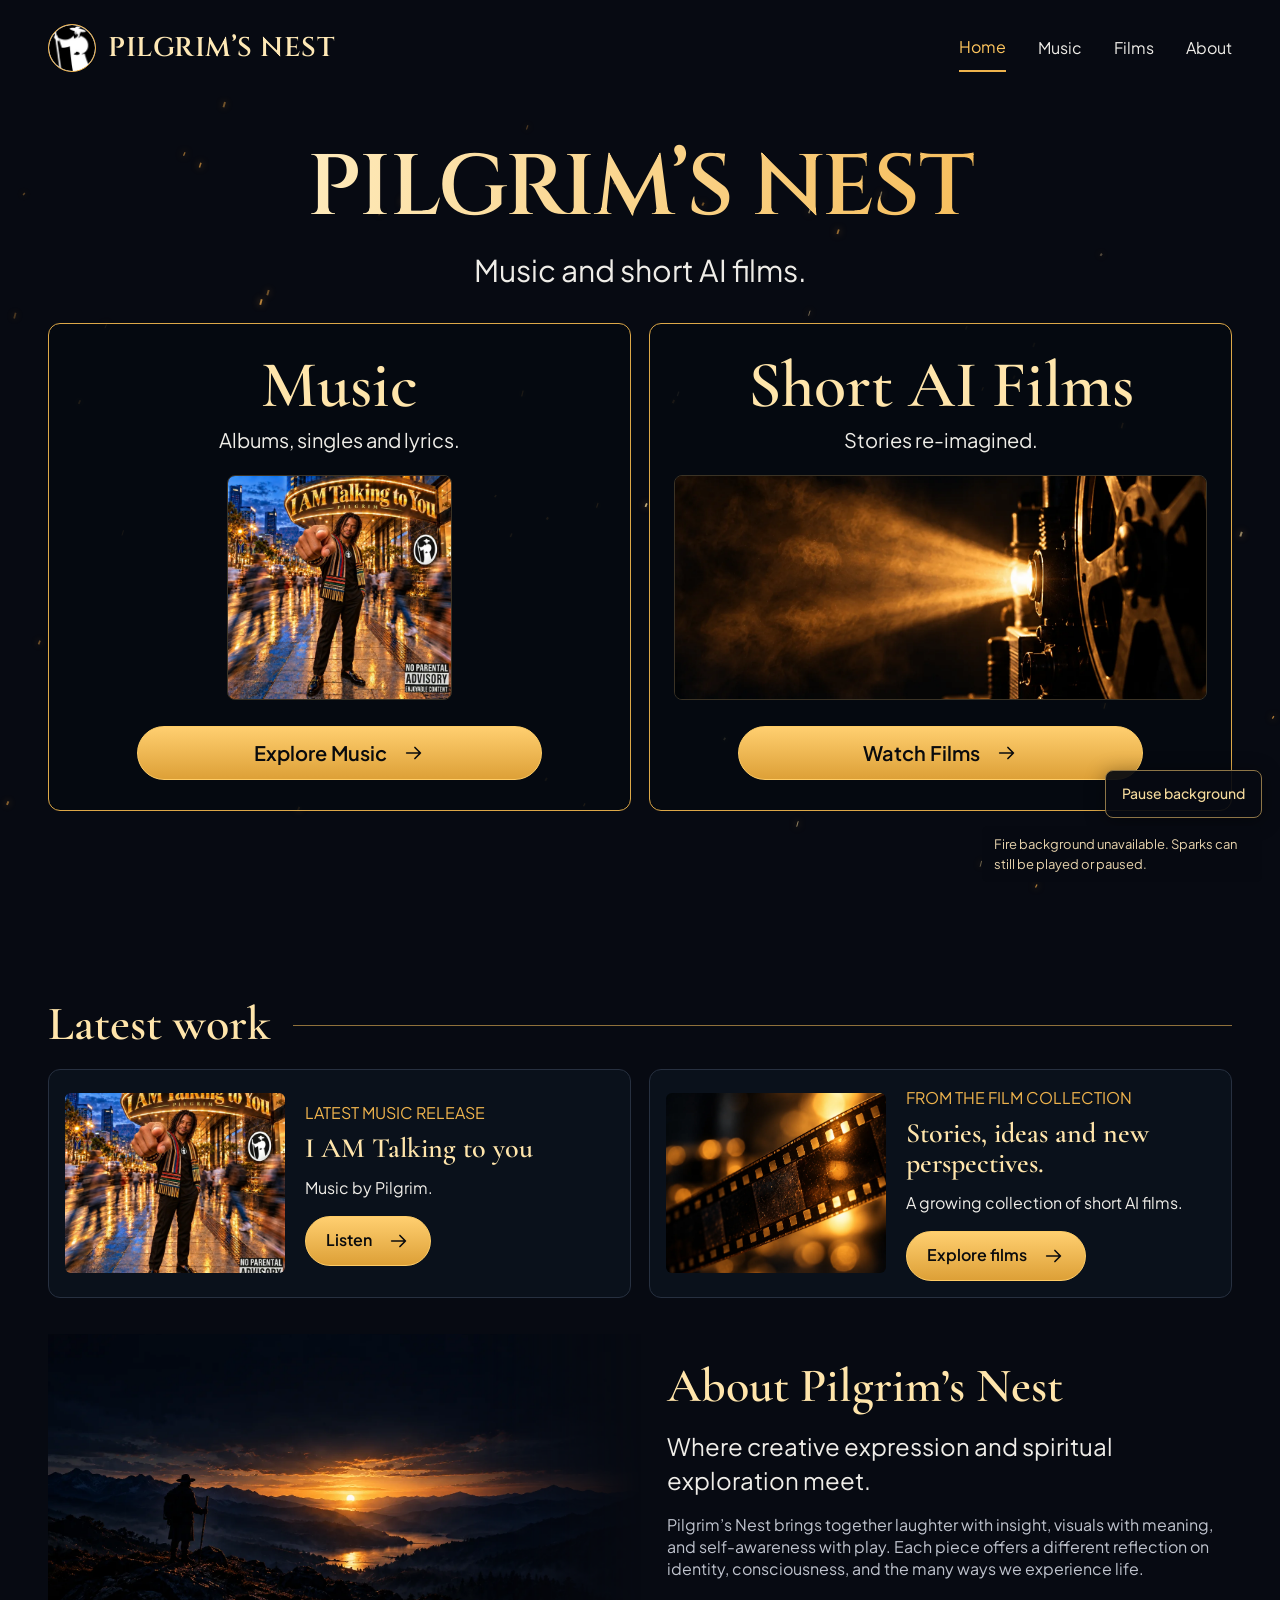
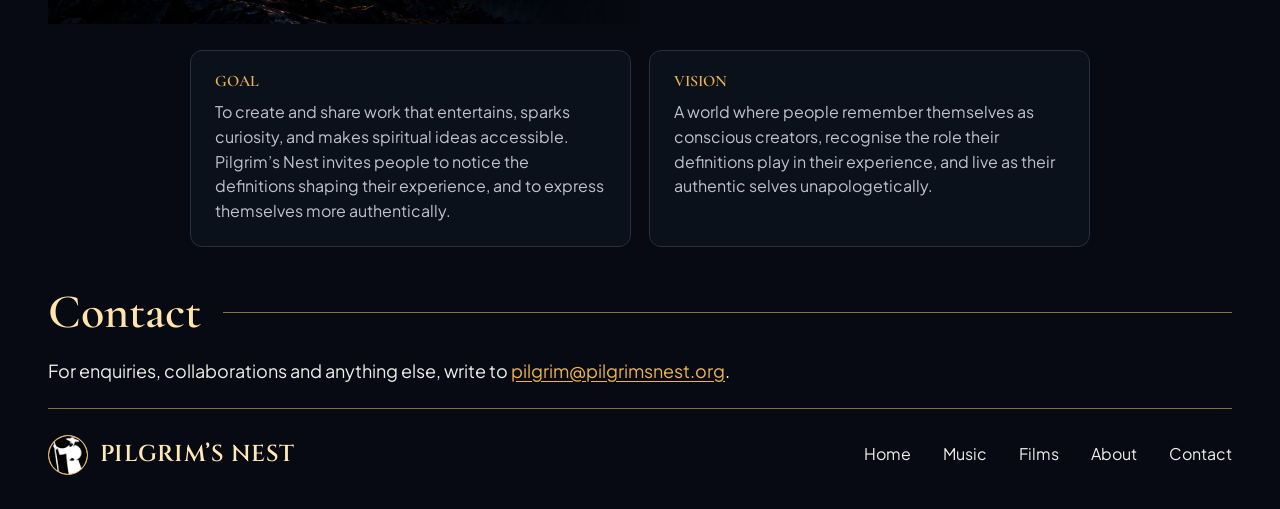
==== commit ac370f48: "Restore the About copy and add a contact section The About section carried a lede, a Goal card and a" ====
--- a/index.html
+++ b/index.html
@@ -1 +1 @@
-<!doctype html><html lang="en"><head><meta charset="utf-8"><meta name="viewport" content="width=device-width,initial-scale=1"><title>Pilgrim’s Nest — Music and short AI films</title><meta name="description" content="Music and short AI films. Explore Pilgrim’s albums, singles, lyrics and videos."><meta name="theme-color" content="#070a12"><link rel="canonical" href="https://pilgrimsnest.org/"><meta property="og:type" content="website"><meta property="og:title" content="Pilgrim’s Nest — Music and short AI films"><meta property="og:description" content="Music and short AI films. Explore Pilgrim’s albums, singles, lyrics and videos."><meta property="og:url" content="https://pilgrimsnest.org/"><meta property="og:image" content="https://pilgrimsnest.org/logo.png"><meta name="twitter:card" content="summary_large_image"><meta name="twitter:image" content="https://pilgrimsnest.org/logo.png"><link rel="icon" href="favicon.svg" type="image/svg+xml"><link rel="apple-touch-icon" href="logo-512.png"><link rel="stylesheet" href="styles.css"><link rel="stylesheet" href="portfolio.css"><script src="portfolio.js" defer></script></head><body class="portfolio-page" data-ambient="fire"><canvas id="ambientSparks" aria-hidden="true"></canvas><div class="ambient-controls"><button id="ambientToggle" class="motion-toggle" type="button" aria-pressed="false" hidden>Play background</button><span id="ambientStatus" class="ambient-status" role="status"></span></div><a class="skip-link" href="#main">Skip to content</a><header class="portfolio-header"><div class="portfolio-wrap header-inner"><a class="nest-brand" href="index.html"><span class="brand-emblem" aria-hidden="true"><img class="brand-face is-active" src="assets/brand-1.webp" width="48" height="48" alt=""><img class="brand-face" src="assets/brand-2.webp" width="48" height="48" alt=""><img class="brand-face" src="assets/brand-3.webp" width="48" height="48" alt=""></span><span>Pilgrim’s Nest</span></a><button class="menu-toggle" type="button" aria-expanded="false" aria-controls="primary-nav" hidden aria-label="Open navigation"><svg viewBox="0 0 24 24" aria-hidden="true"><path d="M4 6h16M4 12h16M4 18h16"/></svg></button><nav id="primary-nav" class="portfolio-nav" aria-label="Primary"><a href="index.html" aria-current="page">Home</a><a href="music.html">Music</a><a href="films.html">Films</a><a href="index.html#about">About</a></nav></div></header><div class="ambient-fire" aria-hidden="true"><video id="ambientFireVideo" data-src="assets/hero-loop.mp4" muted loop playsinline preload="none" tabindex="-1"></video></div><main id="main"><aside class="legacy-route" id="latest">Looking for the music? <a href="music.html#latest">Open latest</a>.</aside><aside class="legacy-route" id="album">Looking for the music? <a href="music.html#album">Open album</a>.</aside><aside class="legacy-route" id="singles">Looking for the music? <a href="music.html#singles">Open singles</a>.</aside><section class="portal-hero portfolio-wrap" aria-labelledby="portal-title"><h1 id="portal-title">Pilgrim’s Nest</h1><p class="portal-subtitle">Music and short AI films.</p><div class="path-grid"><article class="path-panel"><div class="path-copy"><h2>Music</h2><p>Albums, singles and lyrics.</p></div><img class="path-art music-art" src="assets/i-am-talking-to-you.jpg" width="600" height="600" alt="I AM Talking to you cover art" fetchpriority="high"><a class="gold-link" href="music.html">Explore Music <svg viewBox="0 0 24 24" aria-hidden="true"><path d="M4 12h15m-6-6 6 6-6 6"/></svg></a></article><article class="path-panel"><div class="path-copy"><h2>Short AI Films</h2><p>Stories re-imagined.</p></div><img class="path-art cinema-art" src="assets/cinema-projector.webp" width="1536" height="1024" alt="" fetchpriority="high"><a class="gold-link" href="films.html">Watch Films <svg viewBox="0 0 24 24" aria-hidden="true"><path d="M4 12h15m-6-6 6 6-6 6"/></svg></a></article></div></section><section class="latest-work portfolio-wrap" aria-labelledby="latest-work-title"><h2 id="latest-work-title" class="ruled-title">Latest work</h2><div class="work-grid"><article class="work-preview"><img src="assets/i-am-talking-to-you.jpg" width="600" height="600" alt="" loading="lazy"><div><p class="work-label">Latest music release</p><h3>I AM Talking to you</h3><p>Music by Pilgrim.</p><a class="gold-link" href="music.html#latest">Listen <svg viewBox="0 0 24 24" aria-hidden="true"><path d="M4 12h15m-6-6 6 6-6 6"/></svg></a></div></article><article class="work-preview"><img src="assets/cinema-filmstrip.webp" width="1024" height="1024" alt="" loading="lazy"><div><p class="work-label">From the film collection</p><h3>Stories, ideas and new perspectives.</h3><p>A growing collection of short AI films.</p><a class="gold-link" href="films.html">Explore films <svg viewBox="0 0 24 24" aria-hidden="true"><path d="M4 12h15m-6-6 6 6-6 6"/></svg></a></div></article></div></section><section class="portal-about portfolio-wrap" id="about"><img src="assets/mountain-pilgrim.webp" width="1536" height="1024" alt="A pilgrim overlooking mountain ranges at sunset" loading="lazy"><div><h2>About Pilgrim’s Nest</h2><p>Where creative expression and spiritual exploration meet.</p></div></section></main><footer class="portfolio-footer portfolio-wrap"><a class="nest-brand" href="index.html"><img src="assets/brand-1.webp" width="40" height="40" alt=""><span>Pilgrim’s Nest</span></a><nav aria-label="Footer"><a href="index.html">Home</a><a href="music.html">Music</a><a href="films.html">Films</a><a href="index.html#about">About</a></nav></footer></body></html>+<!doctype html><html lang="en"><head><meta charset="utf-8"><meta name="viewport" content="width=device-width,initial-scale=1"><title>Pilgrim’s Nest — Music and short AI films</title><meta name="description" content="Music and short AI films. Explore Pilgrim’s albums, singles, lyrics and videos."><meta name="theme-color" content="#070a12"><link rel="canonical" href="https://pilgrimsnest.org/"><meta property="og:type" content="website"><meta property="og:title" content="Pilgrim’s Nest — Music and short AI films"><meta property="og:description" content="Music and short AI films. Explore Pilgrim’s albums, singles, lyrics and videos."><meta property="og:url" content="https://pilgrimsnest.org/"><meta property="og:image" content="https://pilgrimsnest.org/logo.png"><meta name="twitter:card" content="summary_large_image"><meta name="twitter:image" content="https://pilgrimsnest.org/logo.png"><link rel="icon" href="favicon.svg" type="image/svg+xml"><link rel="apple-touch-icon" href="logo-512.png"><link rel="stylesheet" href="styles.css"><link rel="stylesheet" href="portfolio.css"><script src="portfolio.js" defer></script></head><body class="portfolio-page" data-ambient="fire"><canvas id="ambientSparks" aria-hidden="true"></canvas><div class="ambient-controls"><button id="ambientToggle" class="motion-toggle" type="button" aria-pressed="false" hidden>Play background</button><span id="ambientStatus" class="ambient-status" role="status"></span></div><a class="skip-link" href="#main">Skip to content</a><header class="portfolio-header"><div class="portfolio-wrap header-inner"><a class="nest-brand" href="index.html"><span class="brand-emblem" aria-hidden="true"><img class="brand-face is-active" src="assets/brand-1.webp" width="48" height="48" alt=""><img class="brand-face" src="assets/brand-2.webp" width="48" height="48" alt=""><img class="brand-face" src="assets/brand-3.webp" width="48" height="48" alt=""></span><span>Pilgrim’s Nest</span></a><button class="menu-toggle" type="button" aria-expanded="false" aria-controls="primary-nav" hidden aria-label="Open navigation"><svg viewBox="0 0 24 24" aria-hidden="true"><path d="M4 6h16M4 12h16M4 18h16"/></svg></button><nav id="primary-nav" class="portfolio-nav" aria-label="Primary"><a href="index.html" aria-current="page">Home</a><a href="music.html">Music</a><a href="films.html">Films</a><a href="index.html#about">About</a></nav></div></header><div class="ambient-fire" aria-hidden="true"><video id="ambientFireVideo" data-src="assets/hero-loop.mp4" muted loop playsinline preload="none" tabindex="-1"></video></div><main id="main"><aside class="legacy-route" id="latest">Looking for the music? <a href="music.html#latest">Open latest</a>.</aside><aside class="legacy-route" id="album">Looking for the music? <a href="music.html#album">Open album</a>.</aside><aside class="legacy-route" id="singles">Looking for the music? <a href="music.html#singles">Open singles</a>.</aside><section class="portal-hero portfolio-wrap" aria-labelledby="portal-title"><h1 id="portal-title">Pilgrim’s Nest</h1><p class="portal-subtitle">Music and short AI films.</p><div class="path-grid"><article class="path-panel"><div class="path-copy"><h2>Music</h2><p>Albums, singles and lyrics.</p></div><img class="path-art music-art" src="assets/i-am-talking-to-you.jpg" width="600" height="600" alt="I AM Talking to you cover art" fetchpriority="high"><a class="gold-link" href="music.html">Explore Music <svg viewBox="0 0 24 24" aria-hidden="true"><path d="M4 12h15m-6-6 6 6-6 6"/></svg></a></article><article class="path-panel"><div class="path-copy"><h2>Short AI Films</h2><p>Stories re-imagined.</p></div><img class="path-art cinema-art" src="assets/cinema-projector.webp" width="1536" height="1024" alt="" fetchpriority="high"><a class="gold-link" href="films.html">Watch Films <svg viewBox="0 0 24 24" aria-hidden="true"><path d="M4 12h15m-6-6 6 6-6 6"/></svg></a></article></div></section><section class="latest-work portfolio-wrap" aria-labelledby="latest-work-title"><h2 id="latest-work-title" class="ruled-title">Latest work</h2><div class="work-grid"><article class="work-preview"><img src="assets/i-am-talking-to-you.jpg" width="600" height="600" alt="" loading="lazy"><div><p class="work-label">Latest music release</p><h3>I AM Talking to you</h3><p>Music by Pilgrim.</p><a class="gold-link" href="music.html#latest">Listen <svg viewBox="0 0 24 24" aria-hidden="true"><path d="M4 12h15m-6-6 6 6-6 6"/></svg></a></div></article><article class="work-preview"><img src="assets/cinema-filmstrip.webp" width="1024" height="1024" alt="" loading="lazy"><div><p class="work-label">From the film collection</p><h3>Stories, ideas and new perspectives.</h3><p>A growing collection of short AI films.</p><a class="gold-link" href="films.html">Explore films <svg viewBox="0 0 24 24" aria-hidden="true"><path d="M4 12h15m-6-6 6 6-6 6"/></svg></a></div></article></div></section><section class="portal-about portfolio-wrap" id="about"><img src="assets/mountain-pilgrim.webp" width="1536" height="1024" alt="A pilgrim overlooking mountain ranges at sunset" loading="lazy"><div><h2>About Pilgrim’s Nest</h2><p>Where creative expression and spiritual exploration meet.</p><p class="about-detail">Pilgrim’s Nest brings together laughter with insight, visuals with meaning, and self-awareness with play. Each piece offers a different reflection on identity, consciousness, and the many ways we experience life.</p></div></section><section class="about-grid portfolio-wrap" aria-label="Goal and vision"><article class="about-card"><h3>Goal</h3><p>To create and share work that entertains, sparks curiosity, and makes spiritual ideas accessible. Pilgrim’s Nest invites people to notice the definitions shaping their experience, and to express themselves more authentically.</p></article><article class="about-card"><h3>Vision</h3><p>A world where people remember themselves as conscious creators, recognise the role their definitions play in their experience, and live as their authentic selves unapologetically.</p></article></section><section class="contact-block portfolio-wrap" id="contact" aria-labelledby="contact-title"><h2 id="contact-title" class="ruled-title">Contact</h2><p>For enquiries, collaborations and anything else, write to <a class="contact-email" href="mailto:pilgrim@pilgrimsnest.org">pilgrim@pilgrimsnest.org</a>.</p></section></main><footer class="portfolio-footer portfolio-wrap"><a class="nest-brand" href="index.html"><img src="assets/brand-1.webp" width="40" height="40" alt=""><span>Pilgrim’s Nest</span></a><nav aria-label="Footer"><a href="index.html">Home</a><a href="music.html">Music</a><a href="films.html">Films</a><a href="index.html#about">About</a><a href="index.html#contact">Contact</a></nav></footer></body></html>
--- a/portfolio.css
+++ b/portfolio.css
@@ -55,6 +55,14 @@
 .portal-about h2{font-size:48px;font-weight:600;margin:0 0 18px}
 .portal-about p{font-size:24px;line-height:1.4;margin:0 0 16px}
 .portal-about .about-detail{font-size:16px;color:#bfc3cd;max-width:48ch}
+.about-grid{display:grid;grid-template-columns:1fr 1fr;gap:18px;margin-top:26px}
+.about-card{border:1px solid #273040;border-radius:12px;background:#0a111b;padding:22px 24px;min-width:0}
+.about-card h3{color:#eeb34d;font-size:16px;text-transform:uppercase;font-weight:600;margin:0 0 10px}
+.about-card p{font-size:16px;line-height:1.55;color:#bfc3cd;margin:0}
+.contact-block{margin-top:40px}
+.contact-block p{font-size:18px;line-height:1.5;margin:0;max-width:60ch}
+.portfolio-page a.contact-email{color:#eeb34d;text-decoration:underline;text-underline-offset:3px}
+.portfolio-page a.contact-email:hover,.portfolio-page a.contact-email:focus-visible{color:#f6cf86}
 .portfolio-footer{border-top:1px solid #8c6e39;display:flex;align-items:center;justify-content:space-between;gap:24px;padding:22px 0 30px;margin-top:24px}
 .portfolio-footer .nest-brand > span:not(.brand-emblem){font-size:23px}
 .film-intro{padding-top:48px;padding-bottom:30px;text-align:center}
@@ -91,7 +99,7 @@
 .motion-toggle{font:500 16px/1.4 'Plus Jakarta Sans',sans-serif;min-height:48px;color:#f3d99c;border:1px solid #8d7547;background:#070a12;border-radius:8px;padding:10px 16px;margin-top:20px}
 @media(min-width:1264px){.portal-hero:before{left:calc((1200px - 100vw)/2);right:calc((1200px - 100vw)/2)}}
 @media(max-width:1263px){.portal-hero:before{left:-48px;right:-48px}}
-@media(max-width:900px){.nest-brand > span:not(.brand-emblem){font-size:22px}.portfolio-nav{gap:20px}.path-panel{padding:24px 18px}.path-panel h2{font-size:42px}.path-panel p{font-size:17px}.path-art{height:280px}.music-art{width:280px}.work-preview{grid-template-columns:1fr}.work-preview>img{height:210px}.work-preview h3{font-size:30px}.portal-about h2{font-size:38px}.portal-about p{font-size:20px}.portfolio-footer .nest-brand > span:not(.brand-emblem){font-size:19px}.portfolio-footer nav{gap:18px}.film-grid{grid-template-columns:repeat(2,minmax(0,1fr))}}
+@media(max-width:900px){.nest-brand > span:not(.brand-emblem){font-size:22px}.portfolio-nav{gap:20px}.path-panel{padding:24px 18px}.path-panel h2{font-size:42px}.path-panel p{font-size:17px}.path-art{height:280px}.music-art{width:280px}.work-preview{grid-template-columns:1fr}.work-preview>img{height:210px}.work-preview h3{font-size:30px}.portal-about h2{font-size:38px}.portal-about p{font-size:20px}.about-grid{grid-template-columns:1fr;gap:16px}.portfolio-footer .nest-brand > span:not(.brand-emblem){font-size:19px}.portfolio-footer nav{gap:18px}.film-grid{grid-template-columns:repeat(2,minmax(0,1fr))}}
 @media(min-width:601px) and (max-width:900px){.path-panel>.gold-link{width:100%;font-size:18px;padding-inline:20px;gap:12px;white-space:nowrap}}
 @media(max-width:600px){
  .portfolio-wrap{width:calc(100% - 32px)}.header-inner{min-height:76px;flex-wrap:wrap;gap:0}.nest-brand{gap:10px}.nest-brand img{width:38px;height:38px}.nest-brand > span:not(.brand-emblem){font-size:20px}.menu-toggle:not([hidden]){display:flex}.portfolio-nav{display:flex;flex-basis:100%;justify-content:space-between;gap:12px;padding:0 0 10px}.portfolio-nav a{font-size:16px}.menu-toggle:not([hidden])~.portfolio-nav:not(.is-open){display:none}
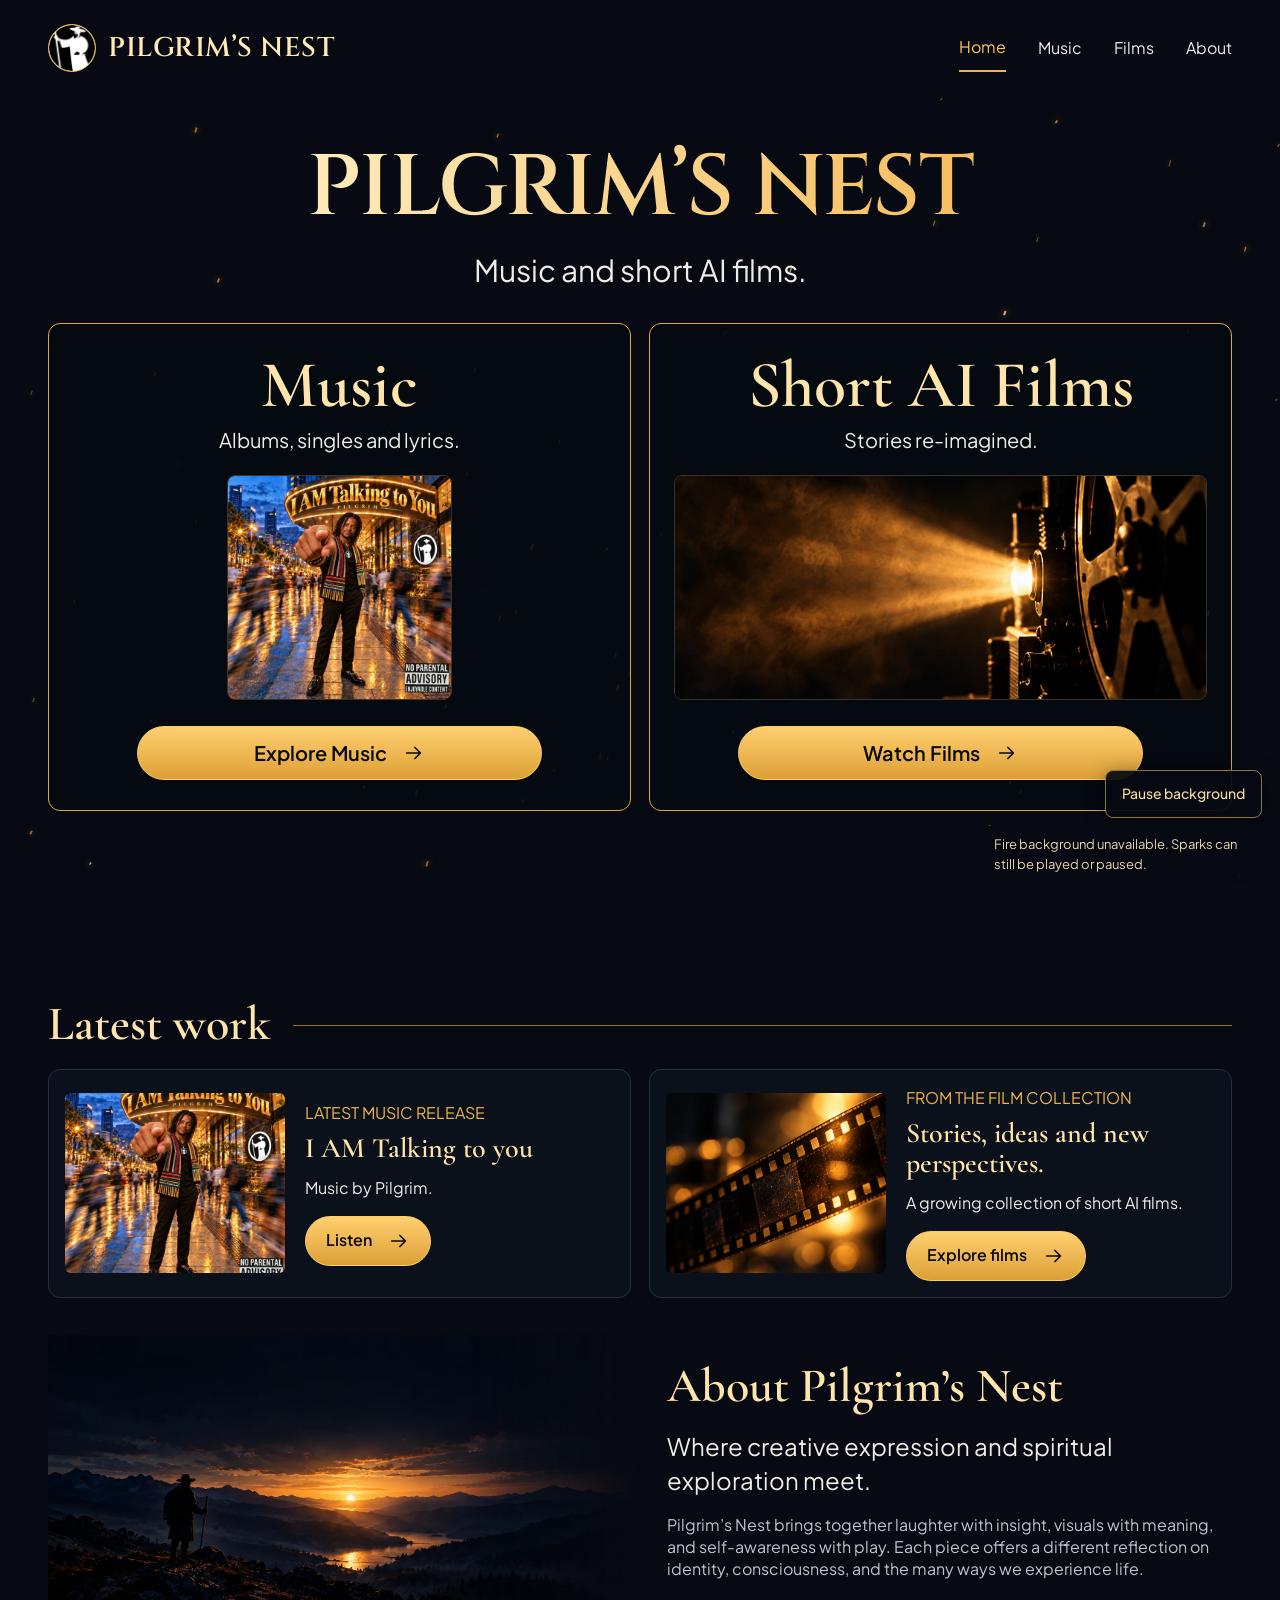
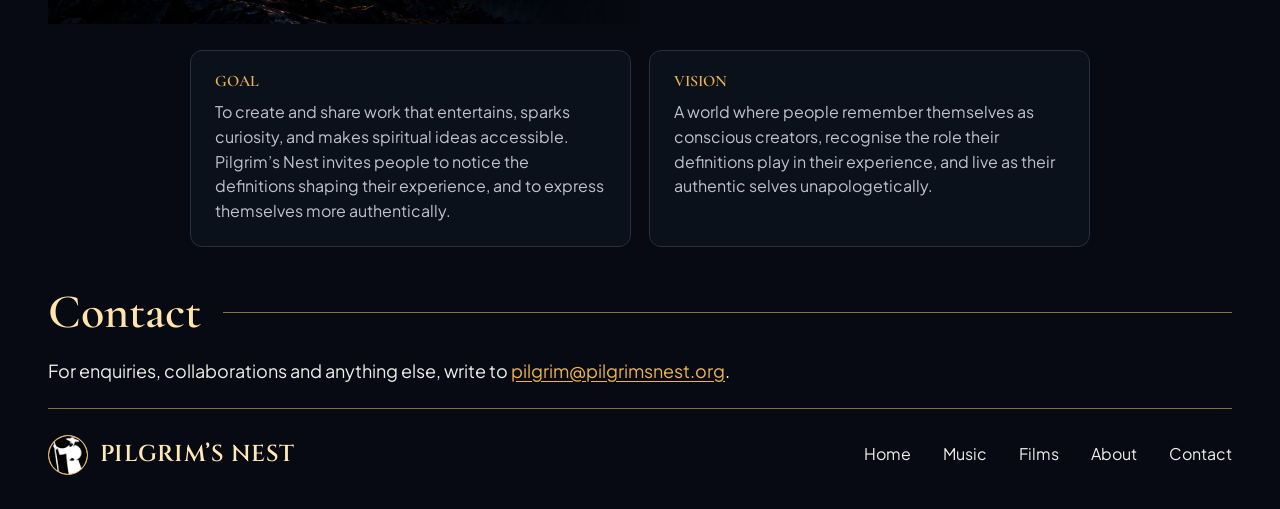
==== commit 72f7fdaf: "Assemble the contact address in script, with a no-JavaScript fallback The address no longer appears " ====
--- a/index.html
+++ b/index.html
@@ -1 +1 @@
-<!doctype html><html lang="en"><head><meta charset="utf-8"><meta name="viewport" content="width=device-width,initial-scale=1"><title>Pilgrim’s Nest — Music and short AI films</title><meta name="description" content="Music and short AI films. Explore Pilgrim’s albums, singles, lyrics and videos."><meta name="theme-color" content="#070a12"><link rel="canonical" href="https://pilgrimsnest.org/"><meta property="og:type" content="website"><meta property="og:title" content="Pilgrim’s Nest — Music and short AI films"><meta property="og:description" content="Music and short AI films. Explore Pilgrim’s albums, singles, lyrics and videos."><meta property="og:url" content="https://pilgrimsnest.org/"><meta property="og:image" content="https://pilgrimsnest.org/logo.png"><meta name="twitter:card" content="summary_large_image"><meta name="twitter:image" content="https://pilgrimsnest.org/logo.png"><link rel="icon" href="favicon.svg" type="image/svg+xml"><link rel="apple-touch-icon" href="logo-512.png"><link rel="stylesheet" href="styles.css"><link rel="stylesheet" href="portfolio.css"><script src="portfolio.js" defer></script></head><body class="portfolio-page" data-ambient="fire"><canvas id="ambientSparks" aria-hidden="true"></canvas><div class="ambient-controls"><button id="ambientToggle" class="motion-toggle" type="button" aria-pressed="false" hidden>Play background</button><span id="ambientStatus" class="ambient-status" role="status"></span></div><a class="skip-link" href="#main">Skip to content</a><header class="portfolio-header"><div class="portfolio-wrap header-inner"><a class="nest-brand" href="index.html"><span class="brand-emblem" aria-hidden="true"><img class="brand-face is-active" src="assets/brand-1.webp" width="48" height="48" alt=""><img class="brand-face" src="assets/brand-2.webp" width="48" height="48" alt=""><img class="brand-face" src="assets/brand-3.webp" width="48" height="48" alt=""></span><span>Pilgrim’s Nest</span></a><button class="menu-toggle" type="button" aria-expanded="false" aria-controls="primary-nav" hidden aria-label="Open navigation"><svg viewBox="0 0 24 24" aria-hidden="true"><path d="M4 6h16M4 12h16M4 18h16"/></svg></button><nav id="primary-nav" class="portfolio-nav" aria-label="Primary"><a href="index.html" aria-current="page">Home</a><a href="music.html">Music</a><a href="films.html">Films</a><a href="index.html#about">About</a></nav></div></header><div class="ambient-fire" aria-hidden="true"><video id="ambientFireVideo" data-src="assets/hero-loop.mp4" muted loop playsinline preload="none" tabindex="-1"></video></div><main id="main"><aside class="legacy-route" id="latest">Looking for the music? <a href="music.html#latest">Open latest</a>.</aside><aside class="legacy-route" id="album">Looking for the music? <a href="music.html#album">Open album</a>.</aside><aside class="legacy-route" id="singles">Looking for the music? <a href="music.html#singles">Open singles</a>.</aside><section class="portal-hero portfolio-wrap" aria-labelledby="portal-title"><h1 id="portal-title">Pilgrim’s Nest</h1><p class="portal-subtitle">Music and short AI films.</p><div class="path-grid"><article class="path-panel"><div class="path-copy"><h2>Music</h2><p>Albums, singles and lyrics.</p></div><img class="path-art music-art" src="assets/i-am-talking-to-you.jpg" width="600" height="600" alt="I AM Talking to you cover art" fetchpriority="high"><a class="gold-link" href="music.html">Explore Music <svg viewBox="0 0 24 24" aria-hidden="true"><path d="M4 12h15m-6-6 6 6-6 6"/></svg></a></article><article class="path-panel"><div class="path-copy"><h2>Short AI Films</h2><p>Stories re-imagined.</p></div><img class="path-art cinema-art" src="assets/cinema-projector.webp" width="1536" height="1024" alt="" fetchpriority="high"><a class="gold-link" href="films.html">Watch Films <svg viewBox="0 0 24 24" aria-hidden="true"><path d="M4 12h15m-6-6 6 6-6 6"/></svg></a></article></div></section><section class="latest-work portfolio-wrap" aria-labelledby="latest-work-title"><h2 id="latest-work-title" class="ruled-title">Latest work</h2><div class="work-grid"><article class="work-preview"><img src="assets/i-am-talking-to-you.jpg" width="600" height="600" alt="" loading="lazy"><div><p class="work-label">Latest music release</p><h3>I AM Talking to you</h3><p>Music by Pilgrim.</p><a class="gold-link" href="music.html#latest">Listen <svg viewBox="0 0 24 24" aria-hidden="true"><path d="M4 12h15m-6-6 6 6-6 6"/></svg></a></div></article><article class="work-preview"><img src="assets/cinema-filmstrip.webp" width="1024" height="1024" alt="" loading="lazy"><div><p class="work-label">From the film collection</p><h3>Stories, ideas and new perspectives.</h3><p>A growing collection of short AI films.</p><a class="gold-link" href="films.html">Explore films <svg viewBox="0 0 24 24" aria-hidden="true"><path d="M4 12h15m-6-6 6 6-6 6"/></svg></a></div></article></div></section><section class="portal-about portfolio-wrap" id="about"><img src="assets/mountain-pilgrim.webp" width="1536" height="1024" alt="A pilgrim overlooking mountain ranges at sunset" loading="lazy"><div><h2>About Pilgrim’s Nest</h2><p>Where creative expression and spiritual exploration meet.</p><p class="about-detail">Pilgrim’s Nest brings together laughter with insight, visuals with meaning, and self-awareness with play. Each piece offers a different reflection on identity, consciousness, and the many ways we experience life.</p></div></section><section class="about-grid portfolio-wrap" aria-label="Goal and vision"><article class="about-card"><h3>Goal</h3><p>To create and share work that entertains, sparks curiosity, and makes spiritual ideas accessible. Pilgrim’s Nest invites people to notice the definitions shaping their experience, and to express themselves more authentically.</p></article><article class="about-card"><h3>Vision</h3><p>A world where people remember themselves as conscious creators, recognise the role their definitions play in their experience, and live as their authentic selves unapologetically.</p></article></section><section class="contact-block portfolio-wrap" id="contact" aria-labelledby="contact-title"><h2 id="contact-title" class="ruled-title">Contact</h2><p>For enquiries, collaborations and anything else, write to <a class="contact-email" href="mailto:pilgrim@pilgrimsnest.org">pilgrim@pilgrimsnest.org</a>.</p></section></main><footer class="portfolio-footer portfolio-wrap"><a class="nest-brand" href="index.html"><img src="assets/brand-1.webp" width="40" height="40" alt=""><span>Pilgrim’s Nest</span></a><nav aria-label="Footer"><a href="index.html">Home</a><a href="music.html">Music</a><a href="films.html">Films</a><a href="index.html#about">About</a><a href="index.html#contact">Contact</a></nav></footer></body></html>+<!doctype html><html lang="en"><head><meta charset="utf-8"><meta name="viewport" content="width=device-width,initial-scale=1"><title>Pilgrim’s Nest — Music and short AI films</title><meta name="description" content="Music and short AI films. Explore Pilgrim’s albums, singles, lyrics and videos."><meta name="theme-color" content="#070a12"><link rel="canonical" href="https://pilgrimsnest.org/"><meta property="og:type" content="website"><meta property="og:title" content="Pilgrim’s Nest — Music and short AI films"><meta property="og:description" content="Music and short AI films. Explore Pilgrim’s albums, singles, lyrics and videos."><meta property="og:url" content="https://pilgrimsnest.org/"><meta property="og:image" content="https://pilgrimsnest.org/logo.png"><meta name="twitter:card" content="summary_large_image"><meta name="twitter:image" content="https://pilgrimsnest.org/logo.png"><link rel="icon" href="favicon.svg" type="image/svg+xml"><link rel="apple-touch-icon" href="logo-512.png"><link rel="stylesheet" href="styles.css"><link rel="stylesheet" href="portfolio.css"><script src="portfolio.js" defer></script></head><body class="portfolio-page" data-ambient="fire"><canvas id="ambientSparks" aria-hidden="true"></canvas><div class="ambient-controls"><button id="ambientToggle" class="motion-toggle" type="button" aria-pressed="false" hidden>Play background</button><span id="ambientStatus" class="ambient-status" role="status"></span></div><a class="skip-link" href="#main">Skip to content</a><header class="portfolio-header"><div class="portfolio-wrap header-inner"><a class="nest-brand" href="index.html"><span class="brand-emblem" aria-hidden="true"><img class="brand-face is-active" src="assets/brand-1.webp" width="48" height="48" alt=""><img class="brand-face" src="assets/brand-2.webp" width="48" height="48" alt=""><img class="brand-face" src="assets/brand-3.webp" width="48" height="48" alt=""></span><span>Pilgrim’s Nest</span></a><button class="menu-toggle" type="button" aria-expanded="false" aria-controls="primary-nav" hidden aria-label="Open navigation"><svg viewBox="0 0 24 24" aria-hidden="true"><path d="M4 6h16M4 12h16M4 18h16"/></svg></button><nav id="primary-nav" class="portfolio-nav" aria-label="Primary"><a href="index.html" aria-current="page">Home</a><a href="music.html">Music</a><a href="films.html">Films</a><a href="index.html#about">About</a></nav></div></header><div class="ambient-fire" aria-hidden="true"><video id="ambientFireVideo" data-src="assets/hero-loop.mp4" muted loop playsinline preload="none" tabindex="-1"></video></div><main id="main"><aside class="legacy-route" id="latest">Looking for the music? <a href="music.html#latest">Open latest</a>.</aside><aside class="legacy-route" id="album">Looking for the music? <a href="music.html#album">Open album</a>.</aside><aside class="legacy-route" id="singles">Looking for the music? <a href="music.html#singles">Open singles</a>.</aside><section class="portal-hero portfolio-wrap" aria-labelledby="portal-title"><h1 id="portal-title">Pilgrim’s Nest</h1><p class="portal-subtitle">Music and short AI films.</p><div class="path-grid"><article class="path-panel"><div class="path-copy"><h2>Music</h2><p>Albums, singles and lyrics.</p></div><img class="path-art music-art" src="assets/i-am-talking-to-you.jpg" width="600" height="600" alt="I AM Talking to you cover art" fetchpriority="high"><a class="gold-link" href="music.html">Explore Music <svg viewBox="0 0 24 24" aria-hidden="true"><path d="M4 12h15m-6-6 6 6-6 6"/></svg></a></article><article class="path-panel"><div class="path-copy"><h2>Short AI Films</h2><p>Stories re-imagined.</p></div><img class="path-art cinema-art" src="assets/cinema-projector.webp" width="1536" height="1024" alt="" fetchpriority="high"><a class="gold-link" href="films.html">Watch Films <svg viewBox="0 0 24 24" aria-hidden="true"><path d="M4 12h15m-6-6 6 6-6 6"/></svg></a></article></div></section><section class="latest-work portfolio-wrap" aria-labelledby="latest-work-title"><h2 id="latest-work-title" class="ruled-title">Latest work</h2><div class="work-grid"><article class="work-preview"><img src="assets/i-am-talking-to-you.jpg" width="600" height="600" alt="" loading="lazy"><div><p class="work-label">Latest music release</p><h3>I AM Talking to you</h3><p>Music by Pilgrim.</p><a class="gold-link" href="music.html#latest">Listen <svg viewBox="0 0 24 24" aria-hidden="true"><path d="M4 12h15m-6-6 6 6-6 6"/></svg></a></div></article><article class="work-preview"><img src="assets/cinema-filmstrip.webp" width="1024" height="1024" alt="" loading="lazy"><div><p class="work-label">From the film collection</p><h3>Stories, ideas and new perspectives.</h3><p>A growing collection of short AI films.</p><a class="gold-link" href="films.html">Explore films <svg viewBox="0 0 24 24" aria-hidden="true"><path d="M4 12h15m-6-6 6 6-6 6"/></svg></a></div></article></div></section><section class="portal-about portfolio-wrap" id="about"><img src="assets/mountain-pilgrim.webp" width="1536" height="1024" alt="A pilgrim overlooking mountain ranges at sunset" loading="lazy"><div><h2>About Pilgrim’s Nest</h2><p>Where creative expression and spiritual exploration meet.</p><p class="about-detail">Pilgrim’s Nest brings together laughter with insight, visuals with meaning, and self-awareness with play. Each piece offers a different reflection on identity, consciousness, and the many ways we experience life.</p></div></section><section class="about-grid portfolio-wrap" aria-label="Goal and vision"><article class="about-card"><h3>Goal</h3><p>To create and share work that entertains, sparks curiosity, and makes spiritual ideas accessible. Pilgrim’s Nest invites people to notice the definitions shaping their experience, and to express themselves more authentically.</p></article><article class="about-card"><h3>Vision</h3><p>A world where people remember themselves as conscious creators, recognise the role their definitions play in their experience, and live as their authentic selves unapologetically.</p></article></section><section class="contact-block portfolio-wrap" id="contact" aria-labelledby="contact-title"><h2 id="contact-title" class="ruled-title">Contact</h2><p id="contactJs" hidden>For enquiries, collaborations and anything else, write to <a class="contact-email" href="#contact" data-u="pilgrim" data-d="pilgrimsnest.org"></a>.</p><noscript><p>For enquiries, collaborations and anything else, write to <strong>pilgrim [at] pilgrimsnest [dot] org</strong>.</p></noscript></section></main><footer class="portfolio-footer portfolio-wrap"><a class="nest-brand" href="index.html"><img src="assets/brand-1.webp" width="40" height="40" alt=""><span>Pilgrim’s Nest</span></a><nav aria-label="Footer"><a href="index.html">Home</a><a href="music.html">Music</a><a href="films.html">Films</a><a href="index.html#about">About</a><a href="index.html#contact">Contact</a></nav></footer></body></html>
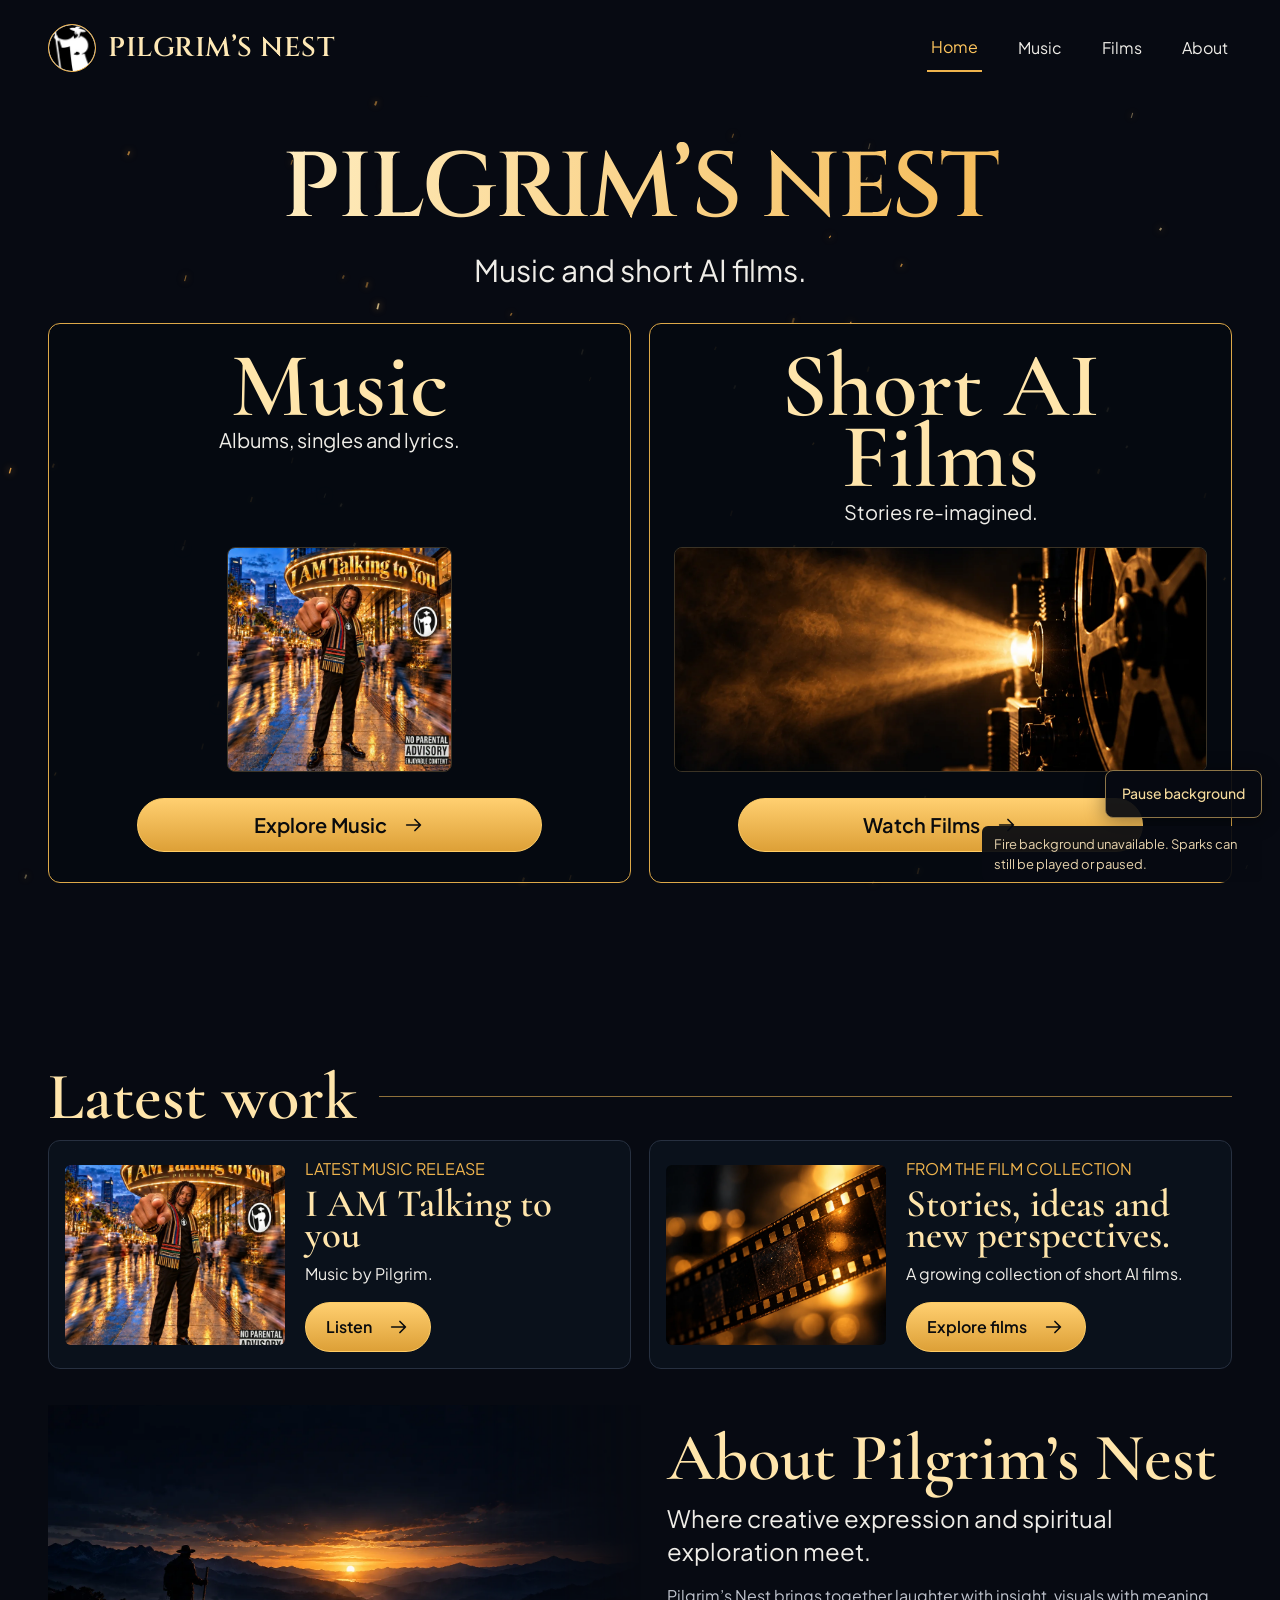
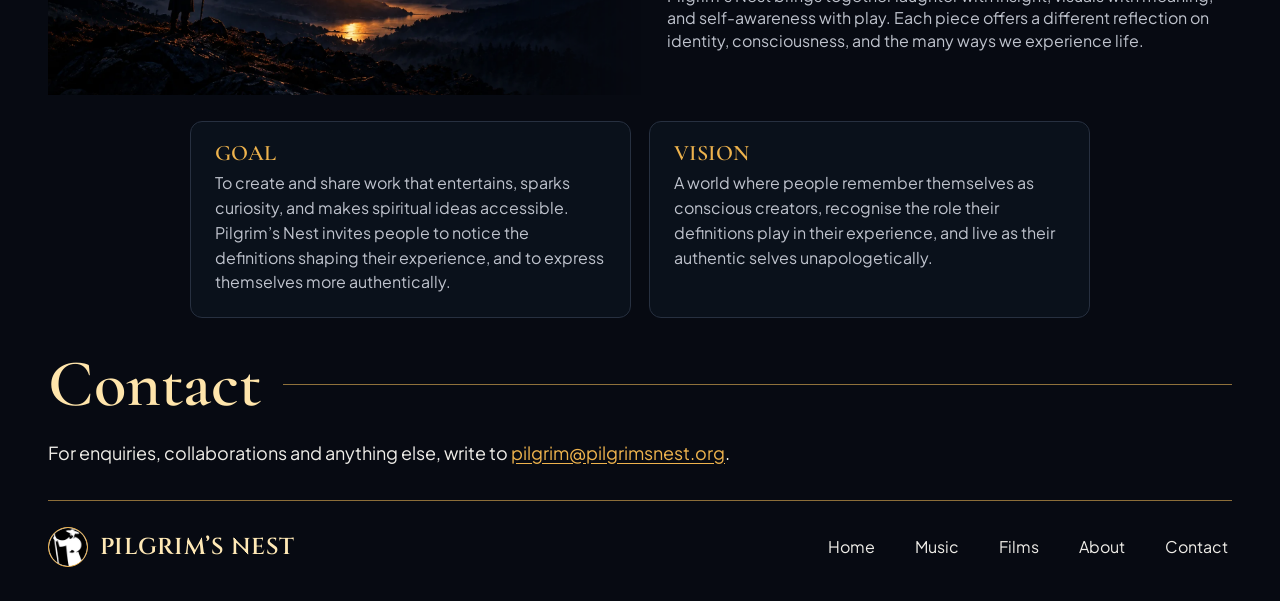
==== commit 348b527f: "chore(workspace): snapshot local workspace updates after Z: migration (2026-11-16) Co-Authored-By: A" ====
--- a/index.html
+++ b/index.html
@@ -1 +1 @@
-<!doctype html><html lang="en"><head><meta charset="utf-8"><meta name="viewport" content="width=device-width,initial-scale=1"><title>Pilgrim’s Nest — Music and short AI films</title><meta name="description" content="Music and short AI films. Explore Pilgrim’s albums, singles, lyrics and videos."><meta name="theme-color" content="#070a12"><link rel="canonical" href="https://pilgrimsnest.org/"><meta property="og:type" content="website"><meta property="og:title" content="Pilgrim’s Nest — Music and short AI films"><meta property="og:description" content="Music and short AI films. Explore Pilgrim’s albums, singles, lyrics and videos."><meta property="og:url" content="https://pilgrimsnest.org/"><meta property="og:image" content="https://pilgrimsnest.org/logo.png"><meta name="twitter:card" content="summary_large_image"><meta name="twitter:image" content="https://pilgrimsnest.org/logo.png"><link rel="icon" href="favicon.svg" type="image/svg+xml"><link rel="apple-touch-icon" href="logo-512.png"><link rel="stylesheet" href="styles.css"><link rel="stylesheet" href="portfolio.css"><script src="portfolio.js" defer></script></head><body class="portfolio-page" data-ambient="fire"><canvas id="ambientSparks" aria-hidden="true"></canvas><div class="ambient-controls"><button id="ambientToggle" class="motion-toggle" type="button" aria-pressed="false" hidden>Play background</button><span id="ambientStatus" class="ambient-status" role="status"></span></div><a class="skip-link" href="#main">Skip to content</a><header class="portfolio-header"><div class="portfolio-wrap header-inner"><a class="nest-brand" href="index.html"><span class="brand-emblem" aria-hidden="true"><img class="brand-face is-active" src="assets/brand-1.webp" width="48" height="48" alt=""><img class="brand-face" src="assets/brand-2.webp" width="48" height="48" alt=""><img class="brand-face" src="assets/brand-3.webp" width="48" height="48" alt=""></span><span>Pilgrim’s Nest</span></a><button class="menu-toggle" type="button" aria-expanded="false" aria-controls="primary-nav" hidden aria-label="Open navigation"><svg viewBox="0 0 24 24" aria-hidden="true"><path d="M4 6h16M4 12h16M4 18h16"/></svg></button><nav id="primary-nav" class="portfolio-nav" aria-label="Primary"><a href="index.html" aria-current="page">Home</a><a href="music.html">Music</a><a href="films.html">Films</a><a href="index.html#about">About</a></nav></div></header><div class="ambient-fire" aria-hidden="true"><video id="ambientFireVideo" data-src="assets/hero-loop.mp4" muted loop playsinline preload="none" tabindex="-1"></video></div><main id="main"><aside class="legacy-route" id="latest">Looking for the music? <a href="music.html#latest">Open latest</a>.</aside><aside class="legacy-route" id="album">Looking for the music? <a href="music.html#album">Open album</a>.</aside><aside class="legacy-route" id="singles">Looking for the music? <a href="music.html#singles">Open singles</a>.</aside><section class="portal-hero portfolio-wrap" aria-labelledby="portal-title"><h1 id="portal-title">Pilgrim’s Nest</h1><p class="portal-subtitle">Music and short AI films.</p><div class="path-grid"><article class="path-panel"><div class="path-copy"><h2>Music</h2><p>Albums, singles and lyrics.</p></div><img class="path-art music-art" src="assets/i-am-talking-to-you.jpg" width="600" height="600" alt="I AM Talking to you cover art" fetchpriority="high"><a class="gold-link" href="music.html">Explore Music <svg viewBox="0 0 24 24" aria-hidden="true"><path d="M4 12h15m-6-6 6 6-6 6"/></svg></a></article><article class="path-panel"><div class="path-copy"><h2>Short AI Films</h2><p>Stories re-imagined.</p></div><img class="path-art cinema-art" src="assets/cinema-projector.webp" width="1536" height="1024" alt="" fetchpriority="high"><a class="gold-link" href="films.html">Watch Films <svg viewBox="0 0 24 24" aria-hidden="true"><path d="M4 12h15m-6-6 6 6-6 6"/></svg></a></article></div></section><section class="latest-work portfolio-wrap" aria-labelledby="latest-work-title"><h2 id="latest-work-title" class="ruled-title">Latest work</h2><div class="work-grid"><article class="work-preview"><img src="assets/i-am-talking-to-you.jpg" width="600" height="600" alt="" loading="lazy"><div><p class="work-label">Latest music release</p><h3>I AM Talking to you</h3><p>Music by Pilgrim.</p><a class="gold-link" href="music.html#latest">Listen <svg viewBox="0 0 24 24" aria-hidden="true"><path d="M4 12h15m-6-6 6 6-6 6"/></svg></a></div></article><article class="work-preview"><img src="assets/cinema-filmstrip.webp" width="1024" height="1024" alt="" loading="lazy"><div><p class="work-label">From the film collection</p><h3>Stories, ideas and new perspectives.</h3><p>A growing collection of short AI films.</p><a class="gold-link" href="films.html">Explore films <svg viewBox="0 0 24 24" aria-hidden="true"><path d="M4 12h15m-6-6 6 6-6 6"/></svg></a></div></article></div></section><section class="portal-about portfolio-wrap" id="about"><img src="assets/mountain-pilgrim.webp" width="1536" height="1024" alt="A pilgrim overlooking mountain ranges at sunset" loading="lazy"><div><h2>About Pilgrim’s Nest</h2><p>Where creative expression and spiritual exploration meet.</p><p class="about-detail">Pilgrim’s Nest brings together laughter with insight, visuals with meaning, and self-awareness with play. Each piece offers a different reflection on identity, consciousness, and the many ways we experience life.</p></div></section><section class="about-grid portfolio-wrap" aria-label="Goal and vision"><article class="about-card"><h3>Goal</h3><p>To create and share work that entertains, sparks curiosity, and makes spiritual ideas accessible. Pilgrim’s Nest invites people to notice the definitions shaping their experience, and to express themselves more authentically.</p></article><article class="about-card"><h3>Vision</h3><p>A world where people remember themselves as conscious creators, recognise the role their definitions play in their experience, and live as their authentic selves unapologetically.</p></article></section><section class="contact-block portfolio-wrap" id="contact" aria-labelledby="contact-title"><h2 id="contact-title" class="ruled-title">Contact</h2><p id="contactJs" hidden>For enquiries, collaborations and anything else, write to <a class="contact-email" href="#contact" data-u="pilgrim" data-d="pilgrimsnest.org"></a>.</p><noscript><p>For enquiries, collaborations and anything else, write to <strong>pilgrim [at] pilgrimsnest [dot] org</strong>.</p></noscript></section></main><footer class="portfolio-footer portfolio-wrap"><a class="nest-brand" href="index.html"><img src="assets/brand-1.webp" width="40" height="40" alt=""><span>Pilgrim’s Nest</span></a><nav aria-label="Footer"><a href="index.html">Home</a><a href="music.html">Music</a><a href="films.html">Films</a><a href="index.html#about">About</a><a href="index.html#contact">Contact</a></nav></footer></body></html>+<!doctype html><html lang="en"><head><meta charset="utf-8"><meta name="viewport" content="width=device-width,initial-scale=1"><title>Pilgrim’s Nest — Music and short AI films</title><meta name="description" content="Music and short AI films. Explore Pilgrim’s albums, singles, lyrics and videos."><meta name="theme-color" content="#070a12"><link rel="canonical" href="https://pilgrimsnest.org/"><meta property="og:type" content="website"><meta property="og:title" content="Pilgrim’s Nest — Music and short AI films"><meta property="og:description" content="Music and short AI films. Explore Pilgrim’s albums, singles, lyrics and videos."><meta property="og:url" content="https://pilgrimsnest.org/"><meta property="og:image" content="https://pilgrimsnest.org/logo.png"><meta name="twitter:card" content="summary_large_image"><meta name="twitter:image" content="https://pilgrimsnest.org/logo.png"><link rel="icon" href="favicon.svg" type="image/svg+xml"><link rel="apple-touch-icon" href="logo-512.png"><link rel="stylesheet" href="styles.css"><link rel="stylesheet" href="portfolio.css"><script src="portfolio.js" defer></script></head><body class="portfolio-page" data-ambient="fire"><canvas id="ambientSparks" aria-hidden="true"></canvas><div class="ambient-controls"><button id="ambientToggle" class="motion-toggle" type="button" aria-pressed="false" hidden>Play background</button><span id="ambientStatus" class="ambient-status" role="status"></span></div><a class="skip-link" href="#main">Skip to content</a><header class="portfolio-header"><div class="portfolio-wrap header-inner"><a class="nest-brand" href="index.html"><span class="brand-emblem" aria-hidden="true"><img class="brand-face is-active" src="assets/brand-1.webp" width="48" height="48" alt=""><img class="brand-face" src="assets/brand-2.webp" width="48" height="48" alt="" loading="lazy" fetchpriority="low"><img class="brand-face" src="assets/brand-3.webp" width="48" height="48" alt="" loading="lazy" fetchpriority="low"></span><span>Pilgrim’s Nest</span></a><button class="menu-toggle" type="button" aria-expanded="false" aria-controls="primary-nav" hidden aria-label="Open navigation"><svg viewBox="0 0 24 24" aria-hidden="true"><path d="M4 6h16M4 12h16M4 18h16"/></svg></button><nav id="primary-nav" class="portfolio-nav" aria-label="Primary"><a href="index.html" aria-current="page">Home</a><a href="music.html">Music</a><a href="films.html">Films</a><a href="index.html#about">About</a></nav></div></header><div class="ambient-fire" aria-hidden="true"><video id="ambientFireVideo" data-src="assets/hero-loop.mp4" muted loop playsinline preload="none" tabindex="-1"></video></div><main id="main"><aside class="legacy-route" id="latest">Looking for the music? <a href="music.html#latest">Open latest</a>.</aside><aside class="legacy-route" id="album">Looking for the music? <a href="music.html#album">Open album</a>.</aside><aside class="legacy-route" id="singles">Looking for the music? <a href="music.html#singles">Open singles</a>.</aside><section class="portal-hero portfolio-wrap" aria-labelledby="portal-title"><h1 id="portal-title">Pilgrim’s Nest</h1><p class="portal-subtitle">Music and short AI films.</p><div class="path-grid"><article class="path-panel"><div class="path-copy"><h2>Music</h2><p>Albums, singles and lyrics.</p></div><img class="path-art music-art" src="assets/i-am-talking-to-you.jpg" width="600" height="600" alt="I AM Talking to you cover art" fetchpriority="high"><a class="gold-link" href="music.html">Explore Music <svg viewBox="0 0 24 24" aria-hidden="true"><path d="M4 12h15m-6-6 6 6-6 6"/></svg></a></article><article class="path-panel"><div class="path-copy"><h2>Short AI Films</h2><p>Stories re-imagined.</p></div><img class="path-art cinema-art" src="assets/cinema-projector.webp" width="1536" height="1024" alt="" fetchpriority="high"><a class="gold-link" href="films.html">Watch Films <svg viewBox="0 0 24 24" aria-hidden="true"><path d="M4 12h15m-6-6 6 6-6 6"/></svg></a></article></div></section><section class="latest-work portfolio-wrap" aria-labelledby="latest-work-title"><h2 id="latest-work-title" class="ruled-title">Latest work</h2><div class="work-grid"><article class="work-preview"><img src="assets/i-am-talking-to-you.jpg" width="600" height="600" alt="" loading="lazy"><div><p class="work-label">Latest music release</p><h3>I AM Talking to you</h3><p>Music by Pilgrim.</p><a class="gold-link" href="music.html#latest">Listen <svg viewBox="0 0 24 24" aria-hidden="true"><path d="M4 12h15m-6-6 6 6-6 6"/></svg></a></div></article><article class="work-preview"><img src="assets/cinema-filmstrip.webp" width="1024" height="1024" alt="" loading="lazy"><div><p class="work-label">From the film collection</p><h3>Stories, ideas and new perspectives.</h3><p>A growing collection of short AI films.</p><a class="gold-link" href="films.html">Explore films <svg viewBox="0 0 24 24" aria-hidden="true"><path d="M4 12h15m-6-6 6 6-6 6"/></svg></a></div></article></div></section><section class="portal-about portfolio-wrap" id="about"><img src="assets/mountain-pilgrim.webp" width="1536" height="1024" alt="A pilgrim overlooking mountain ranges at sunset" loading="lazy"><div><h2>About Pilgrim’s Nest</h2><p>Where creative expression and spiritual exploration meet.</p><p class="about-detail">Pilgrim’s Nest brings together laughter with insight, visuals with meaning, and self-awareness with play. Each piece offers a different reflection on identity, consciousness, and the many ways we experience life.</p></div></section><section class="about-grid portfolio-wrap" aria-label="Goal and vision"><article class="about-card"><h3>Goal</h3><p>To create and share work that entertains, sparks curiosity, and makes spiritual ideas accessible. Pilgrim’s Nest invites people to notice the definitions shaping their experience, and to express themselves more authentically.</p></article><article class="about-card"><h3>Vision</h3><p>A world where people remember themselves as conscious creators, recognise the role their definitions play in their experience, and live as their authentic selves unapologetically.</p></article></section><section class="contact-block portfolio-wrap" id="contact" aria-labelledby="contact-title"><h2 id="contact-title" class="ruled-title">Contact</h2><p id="contactJs" hidden>For enquiries, collaborations and anything else, write to <a class="contact-email" href="#contact" data-u="pilgrim" data-d="pilgrimsnest.org"></a>.</p><noscript><p>For enquiries, collaborations and anything else, write to <strong>pilgrim [at] pilgrimsnest [dot] org</strong>.</p></noscript></section></main><footer class="portfolio-footer portfolio-wrap"><a class="nest-brand" href="index.html"><img src="assets/brand-1.webp" width="40" height="40" alt=""><span>Pilgrim’s Nest</span></a><nav aria-label="Footer"><a href="index.html">Home</a><a href="music.html">Music</a><a href="films.html">Films</a><a href="index.html#about">About</a><a href="index.html#contact">Contact</a></nav></footer></body></html>
--- a/styles.css
+++ b/styles.css
@@ -5,6 +5,7 @@
    ========================================================================== */
 
 :root {
+  interpolate-size: allow-keywords;
   /* Color Palette */
   --bg-dark: #070A12;
   --bg-primary: #0A0F1D;
@@ -71,6 +72,10 @@
 html {
   scroll-behavior: smooth;
   color-scheme: dark;
+  --scrollbar-thumb: var(--text-dim);
+  --scrollbar-track: var(--bg-dark);
+  scrollbar-width: thin;
+  scrollbar-color: var(--scrollbar-thumb) var(--scrollbar-track);
 }
 
 body {
@@ -90,20 +95,23 @@
   -webkit-font-smoothing: antialiased;
 }
 
-/* Custom Scrollbar */
-::-webkit-scrollbar {
-  width: 8px;
-}
-::-webkit-scrollbar-track {
-  background: var(--bg-dark);
-}
-::-webkit-scrollbar-thumb {
-  background: #1F2937;
-  border-radius: 4px;
-  border: 2px solid var(--bg-dark);
-}
-::-webkit-scrollbar-thumb:hover {
-  background: var(--gold-dark);
+/* Custom Scrollbar (legacy WebKit fallback) */
+@supports not (scrollbar-color: auto) {
+  ::-webkit-scrollbar {
+    width: 8px;
+    height: 8px;
+  }
+  ::-webkit-scrollbar-track {
+    background: var(--scrollbar-track);
+  }
+  ::-webkit-scrollbar-thumb {
+    background: var(--scrollbar-thumb);
+    border-radius: 4px;
+    border: 2px solid var(--scrollbar-track);
+  }
+  ::-webkit-scrollbar-thumb:hover {
+    background: var(--gold-dark);
+  }
 }
 
 /* Ambient Canvas Background */
@@ -1173,9 +1181,10 @@
 }
 
 .faq-answer {
+  block-size: 0;
   max-height: 0;
   overflow: hidden;
-  transition: max-height 0.35s cubic-bezier(0.4, 0, 0.2, 1);
+  transition: block-size 0.35s cubic-bezier(0.4, 0, 0.2, 1), max-height 0.35s cubic-bezier(0.4, 0, 0.2, 1);
   padding: 0 1.75rem;
   color: var(--text-secondary);
   font-size: 0.95rem;
@@ -1183,6 +1192,8 @@
 }
 
 .faq-item.open .faq-answer {
+  block-size: auto;
+  max-height: 32rem;
   padding-bottom: 1.5rem;
 }
 
@@ -1611,7 +1622,7 @@
   display: inline-flex;
   align-items: center;
   justify-content: center;
-  min-height: 44px;
+  min-height: 48px;
   padding: 0.7rem 1.5rem;
   background: var(--bg-card);
   border: 1px solid var(--border-gold);
@@ -1919,7 +1930,7 @@
    one lyric in the song's own words, then the rest of the singles.
    ========================================================================== */
 .btn-compact {
-  min-height: 44px;
+  min-height: 48px;
   padding: 0.5rem 1rem;
   font-size: 0.82rem;
   white-space: nowrap;
@@ -2170,7 +2181,7 @@
 .album-track-link {
   display: flex;
   align-items: center;
-  min-height: 44px;
+  min-height: 48px;
   text-decoration: underline;
   text-decoration-color: var(--gold-primary);
   text-underline-offset: 4px;
@@ -2275,7 +2286,7 @@
 
 /* Per-release platform links (Apple Music / Spotify / YouTube) */
 .release-link {
-  min-height: 44px;
+  min-height: 48px;
 }
 
 .feature-body {
@@ -2347,17 +2358,65 @@
   border-radius: var(--radius-lg);
   box-shadow: 0 24px 48px -12px rgba(0, 0, 0, 0.9), 0 0 24px rgba(245, 158, 11, 0.15);
   overflow: hidden;
+  opacity: 0;
+  transition-property: opacity, transform, display, overlay;
+  transition-duration: 0.25s;
+  transition-timing-function: ease-out;
+  transition-behavior: allow-discrete;
+}
+
+.lyrics-dialog:modal {
+  overscroll-behavior: contain;
 }
 
 .lyrics-dialog[open] {
   display: flex;
   flex-direction: column;
+  opacity: 1;
+
+  @starting-style {
+    opacity: 0;
+  }
+}
+
+@media (prefers-reduced-motion: no-preference) {
+  .lyrics-dialog {
+    transform: scale(0.95);
+  }
+  .lyrics-dialog[open] {
+    transform: scale(1);
+
+    @starting-style {
+      transform: scale(0.95);
+    }
+  }
 }
 
 .lyrics-dialog::backdrop {
-  background: rgba(0, 0, 0, 0.8);
+  background-color: rgba(0, 0, 0, 0);
   backdrop-filter: blur(8px);
   -webkit-backdrop-filter: blur(8px);
+  overflow: hidden;
+  overscroll-behavior: contain;
+  transition-property: background-color, display, overlay;
+  transition-duration: 0.25s;
+  transition-timing-function: ease-out;
+  transition-behavior: allow-discrete;
+}
+
+.lyrics-dialog[open]::backdrop {
+  background-color: rgba(0, 0, 0, 0.8);
+
+  @starting-style {
+    background-color: rgba(0, 0, 0, 0);
+  }
+}
+
+@media (prefers-reduced-motion: reduce) {
+  .lyrics-dialog,
+  .lyrics-dialog::backdrop {
+    transition-duration: 0.1s;
+  }
 }
 
 .lyrics-head {
@@ -2417,8 +2476,8 @@
   display: inline-flex;
   align-items: center;
   justify-content: center;
-  min-height: 44px;
-  min-width: 44px;
+  min-height: 48px;
+  min-width: 48px;
 }
 
 @media (max-width: 900px) {
--- a/portfolio.css
+++ b/portfolio.css
@@ -2,7 +2,8 @@
 @font-face{font-family:'Cinzel';src:url('assets/fonts/cinzel.woff2');font-weight:400 900;font-display:swap}
 @font-face{font-family:'Cormorant Garamond';src:url('assets/fonts/cormorant.woff2');font-weight:300 700;font-display:swap}
 @font-face{font-family:'Plus Jakarta Sans';src:url('assets/fonts/jakarta.woff2');font-weight:200 800;font-display:swap}
-.portfolio-page{background:#070a12;color:#efede8;font-family:'Plus Jakarta Sans',sans-serif;font-size:16px;line-height:1.55}
+@media(prefers-reduced-motion:no-preference){@view-transition{navigation:auto}}
+.portfolio-page{background:#070a12;color:#efede8;font-family:'Plus Jakarta Sans',sans-serif;font-size:16px;font-size-adjust:from-font;line-height:1.55}
 .portfolio-page h1,.portfolio-page h2,.portfolio-page h3{font-family:'Cormorant Garamond',Georgia,serif;line-height:1.08;letter-spacing:0;color:#ffe5ab}
 .portfolio-page a{color:inherit}
 .portfolio-page [hidden]{display:none!important}
@@ -12,12 +13,12 @@
 .portfolio-wrap{width:min(1200px,calc(100% - 96px));margin-inline:auto}
 .portfolio-header{position:relative;z-index:10;background:#070a12}
 .header-inner{display:flex;align-items:center;justify-content:space-between;min-height:96px;gap:24px}
-.nest-brand{display:flex;gap:12px;align-items:center;text-decoration:none;white-space:nowrap}
+.nest-brand{display:flex;gap:12px;align-items:center;text-decoration:none;white-space:nowrap;min-height:48px}
 .portfolio-header .brand-emblem{width:48px;height:48px}
 .nest-brand img{border-radius:50%;border:1px solid #eeb34d;object-fit:contain;background:#fff}
 .nest-brand > span:not(.brand-emblem){font:600 27px 'Cinzel',Georgia,serif;color:#ffe9b6;letter-spacing:.02em;text-transform:uppercase}
 .portfolio-nav,.portfolio-footer nav{display:flex;align-items:center;gap:32px}
-.portfolio-nav a,.portfolio-footer nav a{text-decoration:none;min-height:48px;display:flex;align-items:center;font-size:16px}
+.portfolio-nav a,.portfolio-footer nav a{text-decoration:none;min-height:48px;min-width:48px;padding-inline:4px;display:flex;align-items:center;justify-content:center;font-size:16px}
 .portfolio-nav a[aria-current]{color:#ffc65e;border-bottom:2px solid #eeb34d}
 .portfolio-nav a:hover,.portfolio-footer nav a:hover{color:#ffc65e}
 .menu-toggle{display:none;color:#ffe9b6;background:none;border:1px solid #766442;border-radius:8px;width:48px;height:48px;align-items:center;justify-content:center;font:600 16px 'Plus Jakarta Sans',sans-serif}
@@ -61,7 +62,7 @@
 .about-card p{font-size:16px;line-height:1.55;color:#bfc3cd;margin:0}
 .contact-block{margin-top:40px}
 .contact-block p{font-size:18px;line-height:1.5;margin:0;max-width:60ch}
-.portfolio-page a.contact-email{color:#eeb34d;text-decoration:underline;text-underline-offset:3px}
+.portfolio-page a.contact-email{display:inline-flex;align-items:center;min-height:48px;color:#eeb34d;text-decoration:underline;text-underline-offset:3px}
 .portfolio-page a.contact-email:hover,.portfolio-page a.contact-email:focus-visible{color:#f6cf86}
 .portfolio-footer{border-top:1px solid #8c6e39;display:flex;align-items:center;justify-content:space-between;gap:24px;padding:22px 0 30px;margin-top:24px}
 .portfolio-footer .nest-brand > span:not(.brand-emblem){font-size:23px}
@@ -69,7 +70,7 @@
 .film-intro h1{font-size:clamp(48px,6vw,76px);margin:0 0 16px}
 .film-intro p{max-width:64ch;margin:0 auto 20px;font-size:18px}
 .account-links{display:flex;justify-content:center;flex-wrap:wrap;gap:12px 28px}
-.account-links a{min-height:48px;display:flex;align-items:center;text-underline-offset:5px;color:#f2c470}
+.account-links a{min-height:48px;min-width:48px;display:flex;align-items:center;justify-content:center;text-underline-offset:5px;color:#f2c470}
 .film-controls{display:flex;gap:12px;flex-wrap:wrap;margin-bottom:18px}
 .film-controls button{font:600 16px/1.4 'Plus Jakarta Sans',sans-serif;min-height:48px;padding:10px 22px;border-radius:999px;color:#eedfc1;border:1px solid #9d7b3e;background:#0b111c;cursor:pointer}
 .film-controls button[aria-pressed=true]{background:#edb655;color:#080c13}
@@ -140,5 +141,15 @@
  .portal-hero .music-art{width:180px}
  .portal-hero .path-panel>.gold-link{min-height:50px;font-size:18px}
 }
-@media(max-width:600px){.ambient-fire{top:76px}.ambient-controls{right:12px;bottom:12px}.ambient-controls .motion-toggle{font-size:13px;padding-inline:12px}}
+/* On a phone the label is wide enough to sit over the page, so the button becomes a
+   44px glyph chosen by aria-pressed. The words stay in the button as its accessible
+   name - clipped, not removed - so the control reads the same to assistive tech. */
+@media(max-width:600px){
+ .ambient-fire{top:76px}
+ .ambient-controls{right:12px;bottom:12px}
+ .ambient-controls .motion-toggle{width:48px;min-height:48px;padding:0;overflow:hidden;white-space:nowrap;text-indent:-999em;background-repeat:no-repeat;background-position:center;background-size:19px 19px}
+ .ambient-controls .motion-toggle[aria-pressed=true]{background-image:url("data:image/svg+xml,%3Csvg xmlns='http://www.w3.org/2000/svg' viewBox='0 0 24 24' fill='%23f3d99c'%3E%3Crect x='6' y='4.5' width='4' height='15' rx='1.6'/%3E%3Crect x='14' y='4.5' width='4' height='15' rx='1.6'/%3E%3C/svg%3E")}
+ .ambient-controls .motion-toggle[aria-pressed=false]{background-image:url("data:image/svg+xml,%3Csvg xmlns='http://www.w3.org/2000/svg' viewBox='0 0 24 24' fill='%23f3d99c'%3E%3Cpath d='M7.8 5.1a1 1 0 0 1 1.5-.87l9.4 6.9a1 1 0 0 1 0 1.74l-9.4 6.9a1 1 0 0 1-1.5-.87z'/%3E%3C/svg%3E")}
+ .ambient-controls .motion-toggle:disabled{background-image:url("data:image/svg+xml,%3Csvg xmlns='http://www.w3.org/2000/svg' viewBox='0 0 24 24' fill='none' stroke='%23bfc6d3' stroke-width='2'%3E%3Ccircle cx='12' cy='12' r='8.5'/%3E%3Cpath d='M6 18 18 6'/%3E%3C/svg%3E")}
+}
 @media(prefers-reduced-motion:reduce){#ambientSparks,.ambient-fire video{display:none}}
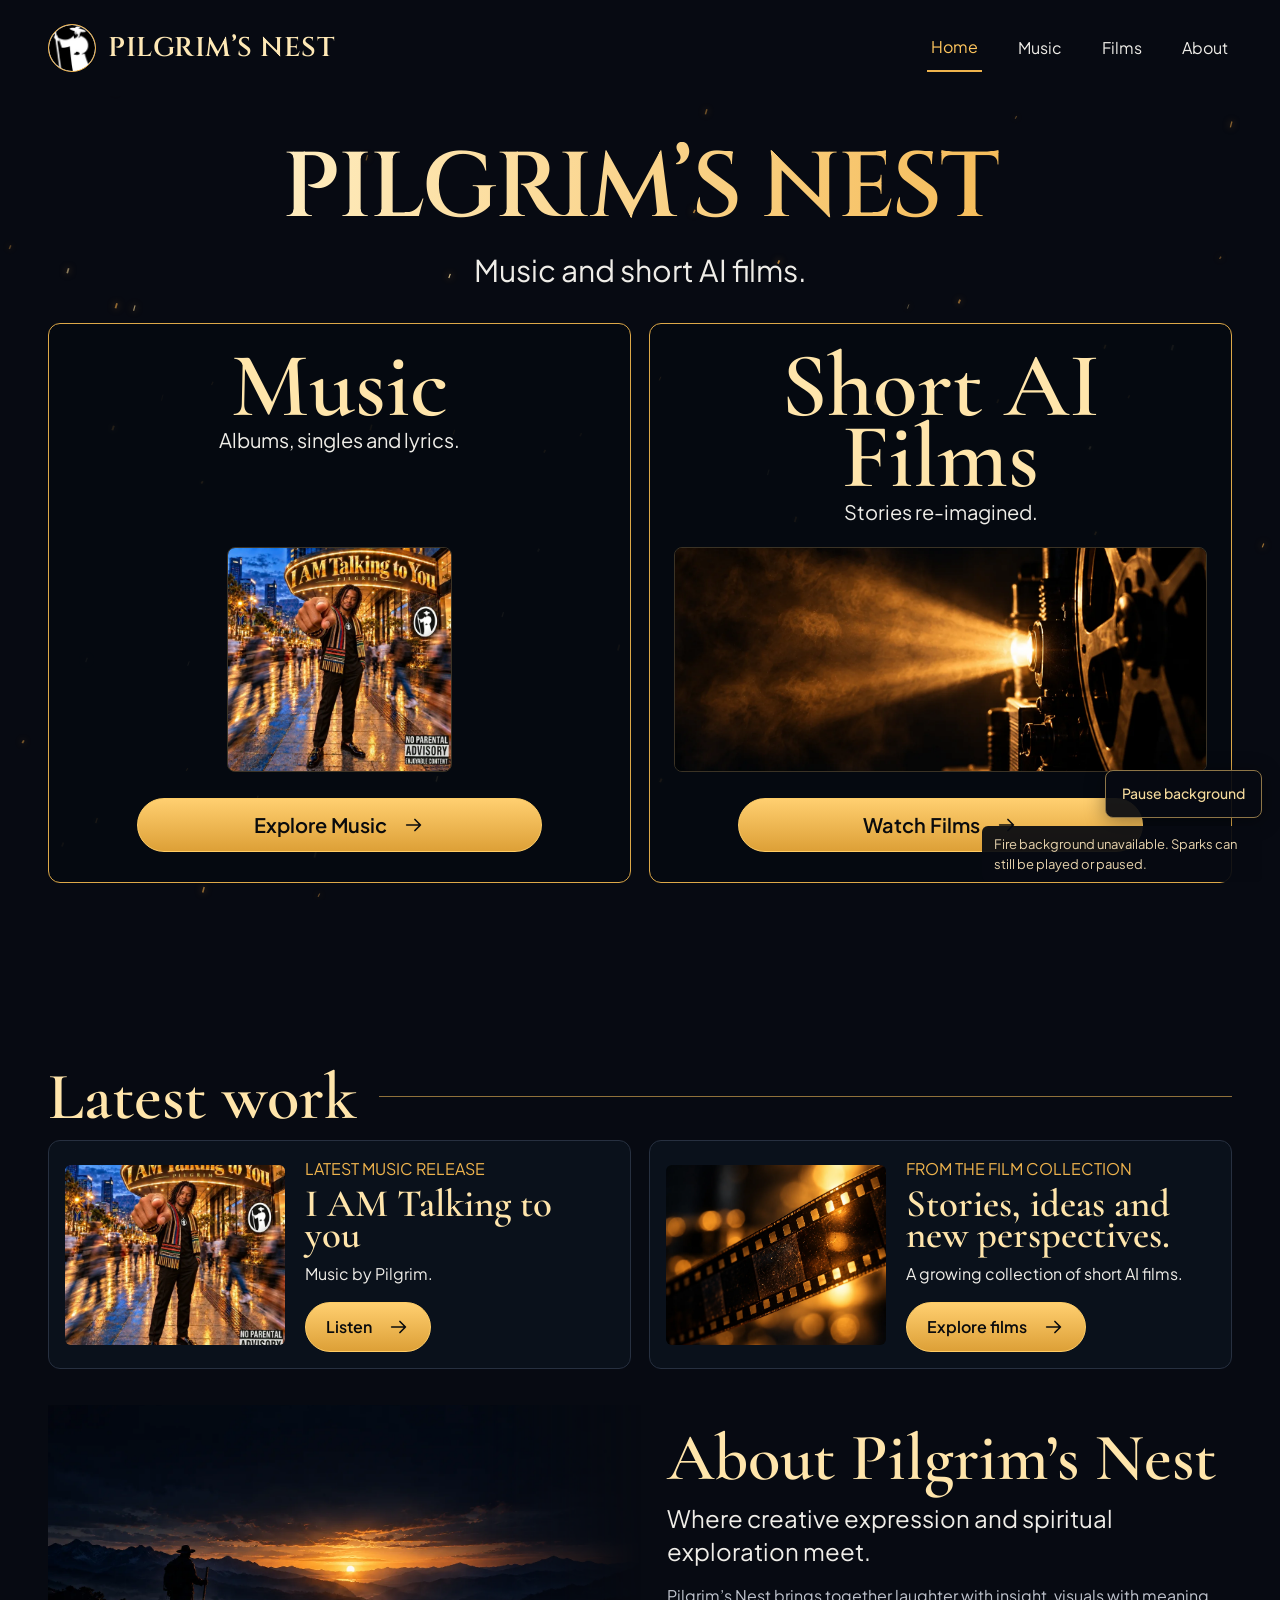
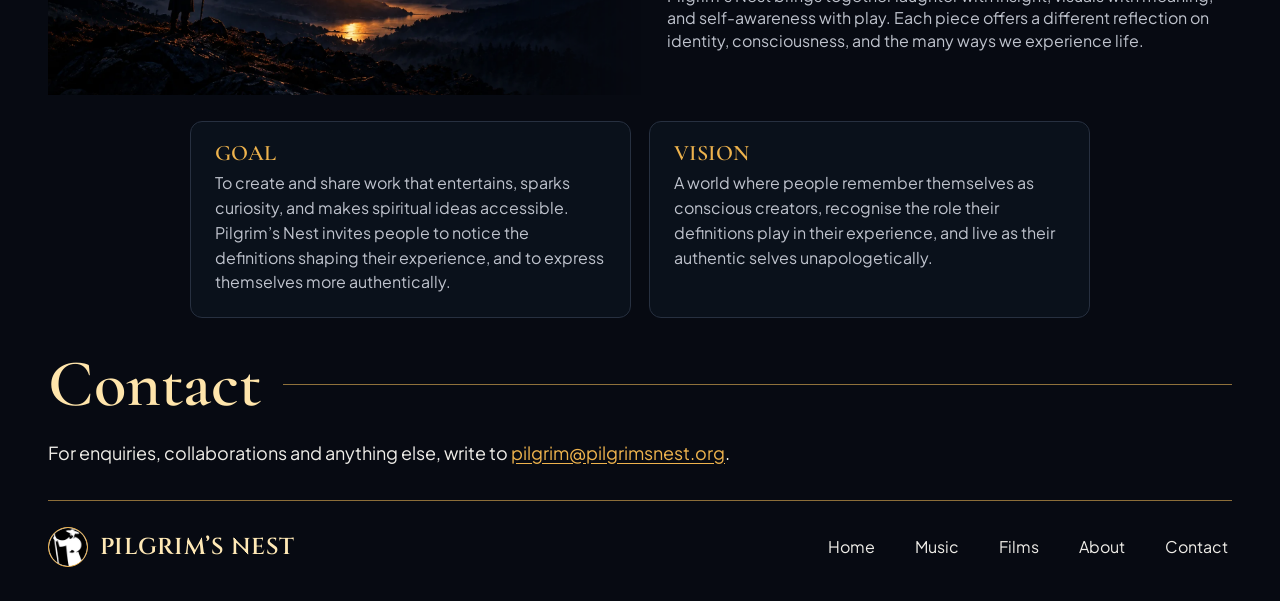
==== commit 355a0352: "perf,a11y: prune dead CSS/JS, add local WebP hero cover, and describe all 179 film stills" ====
--- a/index.html
+++ b/index.html
@@ -1 +1 @@
-<!doctype html><html lang="en"><head><meta charset="utf-8"><meta name="viewport" content="width=device-width,initial-scale=1"><title>Pilgrim’s Nest — Music and short AI films</title><meta name="description" content="Music and short AI films. Explore Pilgrim’s albums, singles, lyrics and videos."><meta name="theme-color" content="#070a12"><link rel="canonical" href="https://pilgrimsnest.org/"><meta property="og:type" content="website"><meta property="og:title" content="Pilgrim’s Nest — Music and short AI films"><meta property="og:description" content="Music and short AI films. Explore Pilgrim’s albums, singles, lyrics and videos."><meta property="og:url" content="https://pilgrimsnest.org/"><meta property="og:image" content="https://pilgrimsnest.org/logo.png"><meta name="twitter:card" content="summary_large_image"><meta name="twitter:image" content="https://pilgrimsnest.org/logo.png"><link rel="icon" href="favicon.svg" type="image/svg+xml"><link rel="apple-touch-icon" href="logo-512.png"><link rel="stylesheet" href="styles.css"><link rel="stylesheet" href="portfolio.css"><script src="portfolio.js" defer></script></head><body class="portfolio-page" data-ambient="fire"><canvas id="ambientSparks" aria-hidden="true"></canvas><div class="ambient-controls"><button id="ambientToggle" class="motion-toggle" type="button" aria-pressed="false" hidden>Play background</button><span id="ambientStatus" class="ambient-status" role="status"></span></div><a class="skip-link" href="#main">Skip to content</a><header class="portfolio-header"><div class="portfolio-wrap header-inner"><a class="nest-brand" href="index.html"><span class="brand-emblem" aria-hidden="true"><img class="brand-face is-active" src="assets/brand-1.webp" width="48" height="48" alt=""><img class="brand-face" src="assets/brand-2.webp" width="48" height="48" alt="" loading="lazy" fetchpriority="low"><img class="brand-face" src="assets/brand-3.webp" width="48" height="48" alt="" loading="lazy" fetchpriority="low"></span><span>Pilgrim’s Nest</span></a><button class="menu-toggle" type="button" aria-expanded="false" aria-controls="primary-nav" hidden aria-label="Open navigation"><svg viewBox="0 0 24 24" aria-hidden="true"><path d="M4 6h16M4 12h16M4 18h16"/></svg></button><nav id="primary-nav" class="portfolio-nav" aria-label="Primary"><a href="index.html" aria-current="page">Home</a><a href="music.html">Music</a><a href="films.html">Films</a><a href="index.html#about">About</a></nav></div></header><div class="ambient-fire" aria-hidden="true"><video id="ambientFireVideo" data-src="assets/hero-loop.mp4" muted loop playsinline preload="none" tabindex="-1"></video></div><main id="main"><aside class="legacy-route" id="latest">Looking for the music? <a href="music.html#latest">Open latest</a>.</aside><aside class="legacy-route" id="album">Looking for the music? <a href="music.html#album">Open album</a>.</aside><aside class="legacy-route" id="singles">Looking for the music? <a href="music.html#singles">Open singles</a>.</aside><section class="portal-hero portfolio-wrap" aria-labelledby="portal-title"><h1 id="portal-title">Pilgrim’s Nest</h1><p class="portal-subtitle">Music and short AI films.</p><div class="path-grid"><article class="path-panel"><div class="path-copy"><h2>Music</h2><p>Albums, singles and lyrics.</p></div><img class="path-art music-art" src="assets/i-am-talking-to-you.jpg" width="600" height="600" alt="I AM Talking to you cover art" fetchpriority="high"><a class="gold-link" href="music.html">Explore Music <svg viewBox="0 0 24 24" aria-hidden="true"><path d="M4 12h15m-6-6 6 6-6 6"/></svg></a></article><article class="path-panel"><div class="path-copy"><h2>Short AI Films</h2><p>Stories re-imagined.</p></div><img class="path-art cinema-art" src="assets/cinema-projector.webp" width="1536" height="1024" alt="" fetchpriority="high"><a class="gold-link" href="films.html">Watch Films <svg viewBox="0 0 24 24" aria-hidden="true"><path d="M4 12h15m-6-6 6 6-6 6"/></svg></a></article></div></section><section class="latest-work portfolio-wrap" aria-labelledby="latest-work-title"><h2 id="latest-work-title" class="ruled-title">Latest work</h2><div class="work-grid"><article class="work-preview"><img src="assets/i-am-talking-to-you.jpg" width="600" height="600" alt="" loading="lazy"><div><p class="work-label">Latest music release</p><h3>I AM Talking to you</h3><p>Music by Pilgrim.</p><a class="gold-link" href="music.html#latest">Listen <svg viewBox="0 0 24 24" aria-hidden="true"><path d="M4 12h15m-6-6 6 6-6 6"/></svg></a></div></article><article class="work-preview"><img src="assets/cinema-filmstrip.webp" width="1024" height="1024" alt="" loading="lazy"><div><p class="work-label">From the film collection</p><h3>Stories, ideas and new perspectives.</h3><p>A growing collection of short AI films.</p><a class="gold-link" href="films.html">Explore films <svg viewBox="0 0 24 24" aria-hidden="true"><path d="M4 12h15m-6-6 6 6-6 6"/></svg></a></div></article></div></section><section class="portal-about portfolio-wrap" id="about"><img src="assets/mountain-pilgrim.webp" width="1536" height="1024" alt="A pilgrim overlooking mountain ranges at sunset" loading="lazy"><div><h2>About Pilgrim’s Nest</h2><p>Where creative expression and spiritual exploration meet.</p><p class="about-detail">Pilgrim’s Nest brings together laughter with insight, visuals with meaning, and self-awareness with play. Each piece offers a different reflection on identity, consciousness, and the many ways we experience life.</p></div></section><section class="about-grid portfolio-wrap" aria-label="Goal and vision"><article class="about-card"><h3>Goal</h3><p>To create and share work that entertains, sparks curiosity, and makes spiritual ideas accessible. Pilgrim’s Nest invites people to notice the definitions shaping their experience, and to express themselves more authentically.</p></article><article class="about-card"><h3>Vision</h3><p>A world where people remember themselves as conscious creators, recognise the role their definitions play in their experience, and live as their authentic selves unapologetically.</p></article></section><section class="contact-block portfolio-wrap" id="contact" aria-labelledby="contact-title"><h2 id="contact-title" class="ruled-title">Contact</h2><p id="contactJs" hidden>For enquiries, collaborations and anything else, write to <a class="contact-email" href="#contact" data-u="pilgrim" data-d="pilgrimsnest.org"></a>.</p><noscript><p>For enquiries, collaborations and anything else, write to <strong>pilgrim [at] pilgrimsnest [dot] org</strong>.</p></noscript></section></main><footer class="portfolio-footer portfolio-wrap"><a class="nest-brand" href="index.html"><img src="assets/brand-1.webp" width="40" height="40" alt=""><span>Pilgrim’s Nest</span></a><nav aria-label="Footer"><a href="index.html">Home</a><a href="music.html">Music</a><a href="films.html">Films</a><a href="index.html#about">About</a><a href="index.html#contact">Contact</a></nav></footer></body></html>+<!doctype html><html lang="en"><head><meta charset="utf-8"><meta name="viewport" content="width=device-width,initial-scale=1"><title>Pilgrim’s Nest — Music and short AI films</title><meta name="description" content="Music and short AI films. Explore Pilgrim’s albums, singles, lyrics and videos."><meta name="theme-color" content="#070a12"><link rel="canonical" href="https://pilgrimsnest.org/"><meta property="og:type" content="website"><meta property="og:title" content="Pilgrim’s Nest — Music and short AI films"><meta property="og:description" content="Music and short AI films. Explore Pilgrim’s albums, singles, lyrics and videos."><meta property="og:url" content="https://pilgrimsnest.org/"><meta property="og:image" content="https://pilgrimsnest.org/logo.png"><meta name="twitter:card" content="summary_large_image"><meta name="twitter:image" content="https://pilgrimsnest.org/logo.png"><link rel="icon" href="favicon.svg" type="image/svg+xml"><link rel="apple-touch-icon" href="logo-512.png"><link rel="stylesheet" href="styles.css"><link rel="stylesheet" href="portfolio.css"><script src="portfolio.js" defer></script></head><body class="portfolio-page" data-ambient="fire"><canvas id="ambientSparks" aria-hidden="true"></canvas><div class="ambient-controls"><button id="ambientToggle" class="motion-toggle" type="button" aria-pressed="false" hidden>Play background</button><span id="ambientStatus" class="ambient-status" role="status"></span></div><a class="skip-link" href="#main">Skip to content</a><header class="portfolio-header"><div class="portfolio-wrap header-inner"><a class="nest-brand" href="index.html"><span class="brand-emblem" aria-hidden="true"><img class="brand-face is-active" src="assets/brand-1.webp" width="48" height="48" alt=""><img class="brand-face" src="assets/brand-2.webp" width="48" height="48" alt="" loading="lazy" fetchpriority="low"><img class="brand-face" src="assets/brand-3.webp" width="48" height="48" alt="" loading="lazy" fetchpriority="low"></span><span>Pilgrim’s Nest</span></a><button class="menu-toggle" type="button" aria-expanded="false" aria-controls="primary-nav" hidden aria-label="Open navigation"><svg viewBox="0 0 24 24" aria-hidden="true"><path d="M4 6h16M4 12h16M4 18h16"/></svg></button><nav id="primary-nav" class="portfolio-nav" aria-label="Primary"><a href="index.html" aria-current="page">Home</a><a href="music.html">Music</a><a href="films.html">Films</a><a href="index.html#about">About</a></nav></div></header><div class="ambient-fire" aria-hidden="true"><video id="ambientFireVideo" data-src="assets/hero-loop.mp4" muted loop playsinline preload="none" tabindex="-1"></video></div><main id="main"><aside class="legacy-route" id="latest">Looking for the music? <a href="music.html#latest">Open latest</a>.</aside><aside class="legacy-route" id="album">Looking for the music? <a href="music.html#album">Open album</a>.</aside><aside class="legacy-route" id="singles">Looking for the music? <a href="music.html#singles">Open singles</a>.</aside><section class="portal-hero portfolio-wrap" aria-labelledby="portal-title"><h1 id="portal-title">Pilgrim’s Nest</h1><p class="portal-subtitle">Music and short AI films.</p><div class="path-grid"><article class="path-panel"><div class="path-copy"><h2>Music</h2><p>Albums, singles and lyrics.</p></div><img class="path-art music-art" src="assets/i-am-talking-to-you.webp" width="600" height="600" alt="I AM Talking to you cover art" fetchpriority="high"><a class="gold-link" href="music.html">Explore Music <svg viewBox="0 0 24 24" aria-hidden="true"><path d="M4 12h15m-6-6 6 6-6 6"/></svg></a></article><article class="path-panel"><div class="path-copy"><h2>Short AI Films</h2><p>Stories re-imagined.</p></div><img class="path-art cinema-art" src="assets/cinema-projector.webp" width="1536" height="1024" alt="" fetchpriority="high"><a class="gold-link" href="films.html">Watch Films <svg viewBox="0 0 24 24" aria-hidden="true"><path d="M4 12h15m-6-6 6 6-6 6"/></svg></a></article></div></section><section class="latest-work portfolio-wrap" aria-labelledby="latest-work-title"><h2 id="latest-work-title" class="ruled-title">Latest work</h2><div class="work-grid"><article class="work-preview"><img src="assets/i-am-talking-to-you.webp" width="600" height="600" alt="" loading="lazy"><div><p class="work-label">Latest music release</p><h3>I AM Talking to you</h3><p>Music by Pilgrim.</p><a class="gold-link" href="music.html#latest">Listen <svg viewBox="0 0 24 24" aria-hidden="true"><path d="M4 12h15m-6-6 6 6-6 6"/></svg></a></div></article><article class="work-preview"><img src="assets/cinema-filmstrip.webp" width="1024" height="1024" alt="" loading="lazy"><div><p class="work-label">From the film collection</p><h3>Stories, ideas and new perspectives.</h3><p>A growing collection of short AI films.</p><a class="gold-link" href="films.html">Explore films <svg viewBox="0 0 24 24" aria-hidden="true"><path d="M4 12h15m-6-6 6 6-6 6"/></svg></a></div></article></div></section><section class="portal-about portfolio-wrap" id="about"><img src="assets/mountain-pilgrim.webp" width="1536" height="1024" alt="A pilgrim overlooking mountain ranges at sunset" loading="lazy"><div><h2>About Pilgrim’s Nest</h2><p>Where creative expression and spiritual exploration meet.</p><p class="about-detail">Pilgrim’s Nest brings together laughter with insight, visuals with meaning, and self-awareness with play. Each piece offers a different reflection on identity, consciousness, and the many ways we experience life.</p></div></section><section class="about-grid portfolio-wrap" aria-label="Goal and vision"><article class="about-card"><h3>Goal</h3><p>To create and share work that entertains, sparks curiosity, and makes spiritual ideas accessible. Pilgrim’s Nest invites people to notice the definitions shaping their experience, and to express themselves more authentically.</p></article><article class="about-card"><h3>Vision</h3><p>A world where people remember themselves as conscious creators, recognise the role their definitions play in their experience, and live as their authentic selves unapologetically.</p></article></section><section class="contact-block portfolio-wrap" id="contact" aria-labelledby="contact-title"><h2 id="contact-title" class="ruled-title">Contact</h2><p id="contactJs" hidden>For enquiries, collaborations and anything else, write to <a class="contact-email" href="#contact" data-u="pilgrim" data-d="pilgrimsnest.org"></a>.</p><noscript><p>For enquiries, collaborations and anything else, write to <strong>pilgrim [at] pilgrimsnest [dot] org</strong>.</p></noscript></section></main><footer class="portfolio-footer portfolio-wrap"><a class="nest-brand" href="index.html"><img src="assets/brand-1.webp" width="40" height="40" alt=""><span>Pilgrim’s Nest</span></a><nav aria-label="Footer"><a href="index.html">Home</a><a href="music.html">Music</a><a href="films.html">Films</a><a href="index.html#about">About</a><a href="index.html#contact">Contact</a></nav></footer></body></html>
--- a/styles.css
+++ b/styles.css
@@ -5,7 +5,6 @@
    ========================================================================== */
 
 :root {
-  interpolate-size: allow-keywords;
   /* Color Palette */
   --bg-dark: #070A12;
   --bg-primary: #0A0F1D;
@@ -114,18 +113,6 @@
   }
 }
 
-/* Ambient Canvas Background */
-#starCanvas {
-  position: fixed;
-  top: 0;
-  left: 0;
-  width: 100%;
-  height: 100%;
-  pointer-events: none;
-  z-index: 0;
-  opacity: 0.85;
-}
-
 /* Layout Container */
 .container {
   width: 100%;
@@ -144,153 +131,11 @@
   font-weight: 600;
 }
 
-.text-gold {
-  color: var(--gold-primary);
-}
-
-.text-gold-light {
-  color: var(--gold-light);
-}
-
-.text-sage {
-  color: var(--sage-muted);
-}
-
 .gradient-text {
   background: linear-gradient(135deg, #FFFDF8 0%, var(--gold-light) 40%, var(--gold-primary) 80%, #D97706 100%);
   -webkit-background-clip: text;
   -webkit-text-fill-color: transparent;
   background-clip: text;
-}
-
-/* Navigation Header */
-.site-header {
-  position: fixed;
-  top: 0;
-  left: 0;
-  width: 100%;
-  z-index: 100;
-  padding: 1rem 0;
-  backdrop-filter: blur(14px);
-  -webkit-backdrop-filter: blur(14px);
-  background: rgba(7, 10, 18, 0.75);
-  border-bottom: 1px solid var(--border-subtle);
-  transition: all var(--transition-normal);
-}
-
-.nav-wrap {
-  display: flex;
-  align-items: center;
-  justify-content: space-between;
-  gap: 1.5rem;
-}
-
-.brand-link {
-  display: flex;
-  align-items: center;
-  gap: 0.85rem;
-  text-decoration: none;
-  color: var(--text-pure);
-}
-
-.brand-icon-img {
-  width: 40px;
-  height: 40px;
-  border-radius: 50%;
-  border: 1.5px solid var(--gold-primary);
-  box-shadow: 0 0 10px rgba(245, 158, 11, 0.3);
-  object-fit: cover;
-  transition: transform var(--transition-fast), box-shadow var(--transition-fast);
-}
-
-.brand-link:hover .brand-icon-img {
-  transform: scale(1.08);
-  box-shadow: 0 0 16px rgba(245, 158, 11, 0.6);
-}
-
-.brand-title {
-  font-family: var(--font-serif-display);
-  font-size: 1.25rem;
-  font-weight: 700;
-  letter-spacing: 0.05em;
-  background: linear-gradient(135deg, #FFFFFF 0%, var(--gold-light) 100%);
-  -webkit-background-clip: text;
-  -webkit-text-fill-color: transparent;
-}
-
-.brand-tagline {
-  font-family: var(--font-sans);
-  font-size: 0.68rem;
-  text-transform: uppercase;
-  letter-spacing: 0.15em;
-  color: var(--text-dim);
-  display: block;
-}
-
-.nav-actions {
-  display: flex;
-  align-items: center;
-  gap: 1.25rem;
-}
-
-.status-badge {
-  display: inline-flex;
-  align-items: center;
-  gap: 0.5rem;
-  padding: 0.35rem 0.85rem;
-  background: rgba(245, 158, 11, 0.08);
-  border: 1px solid var(--border-gold);
-  border-radius: var(--radius-full);
-  font-size: 0.75rem;
-  font-weight: 500;
-  color: var(--gold-light);
-  letter-spacing: 0.04em;
-  text-transform: uppercase;
-}
-
-.pulse-dot {
-  width: 7px;
-  height: 7px;
-  background-color: var(--gold-primary);
-  border-radius: 50%;
-  position: relative;
-  box-shadow: 0 0 8px var(--gold-primary);
-}
-
-.pulse-dot::after {
-  content: '';
-  position: absolute;
-  top: -3px;
-  left: -3px;
-  width: 13px;
-  height: 13px;
-  border-radius: 50%;
-  border: 1px solid var(--gold-primary);
-  animation: pulseRing 2s infinite cubic-bezier(0.2, 0, 0.2, 1);
-}
-
-@keyframes pulseRing {
-  0% { transform: scale(0.6); opacity: 1; }
-  100% { transform: scale(2); opacity: 0; }
-}
-
-.nav-links {
-  display: flex;
-  align-items: center;
-  list-style: none;
-  gap: 1.5rem;
-}
-
-.nav-links a {
-  text-decoration: none;
-  color: var(--text-secondary);
-  font-size: 0.9rem;
-  font-weight: 500;
-  transition: color var(--transition-fast);
-}
-
-.nav-links a:hover {
-  color: var(--gold-light);
 }
 
 /* Hero Section */
@@ -302,173 +147,6 @@
   padding-bottom: 4rem;
   position: relative;
   overflow: hidden;
-}
-
-/* Ambient hearth loop behind the hero copy.
-   Opacity is 0.80 deliberately. It was 0.38, which I chose to hide a loop
-   artefact — but measured against the static background the video then
-   contributed only 0.57 of 255 grey levels, i.e. it was effectively
-   invisible. At 0.80 the hearth is genuinely present (3.75 grey levels)
-   and the loop seam stays at 1.3, which reads as fire flicker. */
-.hero-video {
-  position: absolute;
-  inset: 0;
-  width: 100%;
-  height: 100%;
-  object-fit: cover;
-  opacity: 0.80;
-  z-index: 0;
-  pointer-events: none;
-}
-
-/* Darkens the footage and protects text contrast over the moving image */
-.hero-video-scrim {
-  position: absolute;
-  inset: 0;
-  z-index: 1;
-  pointer-events: none;
-  background:
-    radial-gradient(ellipse 80% 50% at 50% -20%, rgba(245, 158, 11, 0.10) 0%, transparent 70%),
-    linear-gradient(180deg, rgba(7, 10, 18, 0.52) 0%, rgba(7, 10, 18, 0.64) 50%, rgba(7, 10, 18, 0.52) 100%);
-}
-
-.hero-grid {
-  position: relative;
-  z-index: 2;
-}
-
-.hero-grid {
-  display: flex;
-  flex-direction: column;
-  align-items: center;
-  text-align: center;
-  max-width: 860px;
-  margin-inline: auto;
-}
-
-/* Hero Centerpiece Emblem */
-.hero-emblem-wrap {
-  position: relative;
-  display: inline-flex;
-  align-items: center;
-  justify-content: center;
-  margin-bottom: 2.25rem;
-  animation: heroLogoEntrance 1s cubic-bezier(0.16, 1, 0.3, 1) both;
-}
-
-.hero-emblem-halo {
-  position: absolute;
-  width: 140%;
-  height: 140%;
-  border-radius: 50%;
-  background: radial-gradient(circle, rgba(245, 158, 11, 0.28) 0%, rgba(245, 158, 11, 0.08) 50%, transparent 70%);
-  filter: blur(25px);
-  animation: haloPulse 4s ease-in-out infinite alternate;
-  pointer-events: none;
-}
-
-.hero-emblem-ring {
-  position: absolute;
-  width: 118%;
-  height: 118%;
-  border-radius: 50%;
-  border: 1.5px dashed rgba(245, 158, 11, 0.45);
-  animation: rotateRing 80s linear infinite;
-  pointer-events: none;
-}
-
-.hero-emblem-ring::after {
-  content: '✦';
-  position: absolute;
-  top: -8px;
-  left: 50%;
-  transform: translateX(-50%);
-  color: var(--gold-light);
-  font-size: 14px;
-  text-shadow: 0 0 8px var(--gold-primary);
-}
-
-.hero-logo-img {
-  width: clamp(200px, 28vw, 290px);
-  height: clamp(200px, 28vw, 290px);
-  border-radius: 50%;
-  border: 3.5px solid var(--gold-primary);
-  box-shadow: 
-    0 0 35px rgba(245, 158, 11, 0.35),
-    0 15px 45px rgba(0, 0, 0, 0.85),
-    inset 0 0 25px rgba(0, 0, 0, 0.9);
-  object-fit: cover;
-  background-color: #070A12;
-  transition: transform 0.4s cubic-bezier(0.16, 1, 0.3, 1), box-shadow 0.4s ease;
-  z-index: 2;
-  position: relative;
-}
-
-.hero-emblem-wrap:hover .hero-logo-img {
-  transform: scale(1.05);
-  box-shadow: 
-    0 0 55px rgba(245, 158, 11, 0.6),
-    0 20px 50px rgba(0, 0, 0, 0.95);
-}
-
-@keyframes heroLogoEntrance {
-  from { opacity: 0; transform: scale(0.85) translateY(20px); }
-  to { opacity: 1; transform: scale(1) translateY(0); }
-}
-
-@keyframes haloPulse {
-  0% { transform: scale(0.95); opacity: 0.65; }
-  100% { transform: scale(1.1); opacity: 1; }
-}
-
-@keyframes rotateRing {
-  from { transform: rotate(0deg); }
-  to { transform: rotate(360deg); }
-}
-
-.eyebrow-pill {
-  display: inline-flex;
-  align-items: center;
-  gap: 0.5rem;
-  padding: 0.4rem 1.1rem;
-  border-radius: var(--radius-full);
-  background: rgba(245, 158, 11, 0.08);
-  border: 1px solid var(--border-gold);
-  color: var(--gold-light);
-  font-size: 0.8rem;
-  font-weight: 600;
-  letter-spacing: 0.12em;
-  text-transform: uppercase;
-  margin-bottom: 1.75rem;
-  box-shadow: 0 0 16px rgba(245, 158, 11, 0.1);
-  animation: fadeInDown 0.8s ease-out;
-}
-
-.hero-headline {
-  font-size: clamp(2.25rem, 5vw + 1rem, 4.25rem);
-  line-height: 1.15;
-  margin-bottom: 1.5rem;
-  font-weight: 700;
-  animation: fadeInUp 0.8s ease-out 0.15s both;
-}
-
-.hero-description {
-  font-size: clamp(1.05rem, 1.2vw + 0.5rem, 1.25rem);
-  color: var(--text-secondary);
-  max-width: 680px;
-  margin-inline: auto;
-  margin-bottom: 2.5rem;
-  line-height: 1.75;
-  animation: fadeInUp 0.8s ease-out 0.3s both;
-}
-
-.hero-cta-group {
-  display: flex;
-  flex-wrap: wrap;
-  justify-content: center;
-  gap: 1rem;
-  margin-bottom: 3.5rem;
-  animation: fadeInUp 0.8s ease-out 0.45s both;
 }
 
 /* Buttons */
@@ -533,85 +211,6 @@
   transform: translateY(-2px);
 }
 
-/* Countdown Clock */
-.countdown-box {
-  width: 100%;
-  max-width: 640px;
-  background: var(--bg-card);
-  backdrop-filter: blur(20px);
-  -webkit-backdrop-filter: blur(20px);
-  border: 1px solid var(--border-card);
-  border-radius: var(--radius-lg);
-  padding: 2rem;
-  box-shadow: var(--shadow-card);
-  margin-inline: auto;
-  animation: fadeInUp 0.8s ease-out 0.6s both;
-  position: relative;
-  overflow: hidden;
-}
-
-.countdown-box::before {
-  content: '';
-  position: absolute;
-  top: 0;
-  left: 10%;
-  right: 10%;
-  height: 1px;
-  background: linear-gradient(90deg, transparent, var(--gold-primary), transparent);
-}
-
-.countdown-title {
-  font-family: var(--font-serif);
-  font-size: 0.85rem;
-  text-transform: uppercase;
-  letter-spacing: 0.15em;
-  color: var(--text-muted);
-  margin-bottom: 1.25rem;
-  display: flex;
-  align-items: center;
-  justify-content: center;
-  gap: 0.5rem;
-}
-
-.countdown-grid {
-  display: grid;
-  grid-template-columns: repeat(4, 1fr);
-  gap: 1rem;
-}
-
-.time-card {
-  background: rgba(0, 0, 0, 0.35);
-  border: 1px solid var(--border-subtle);
-  border-radius: var(--radius-md);
-  padding: 1rem 0.5rem;
-  display: flex;
-  flex-direction: column;
-  align-items: center;
-  transition: transform var(--transition-fast), border-color var(--transition-fast);
-}
-
-.time-card:hover {
-  border-color: var(--border-gold);
-  transform: translateY(-2px);
-}
-
-.time-value {
-  font-family: var(--font-serif);
-  font-size: clamp(1.75rem, 3vw, 2.5rem);
-  font-weight: 700;
-  color: var(--gold-light);
-  line-height: 1;
-  margin-bottom: 0.35rem;
-}
-
-.time-label {
-  font-size: 0.72rem;
-  text-transform: uppercase;
-  letter-spacing: 0.1em;
-  color: var(--text-dim);
-  font-weight: 600;
-}
-
 /* Sections Global */
 .section {
   padding: 6rem 0;
@@ -643,346 +242,6 @@
   margin-bottom: 1rem;
 }
 
-.section-desc {
-  font-size: 1.05rem;
-  color: var(--text-secondary);
-  line-height: 1.7;
-}
-
-/* Progress / Construction Roadmap */
-.timeline-card {
-  background: var(--bg-card);
-  backdrop-filter: blur(16px);
-  border: 1px solid var(--border-card);
-  border-radius: var(--radius-lg);
-  padding: 3rem 2.5rem;
-  box-shadow: var(--shadow-card);
-  position: relative;
-}
-
-.progress-overall-wrap {
-  margin-bottom: 3.5rem;
-}
-
-.progress-header {
-  display: flex;
-  justify-content: space-between;
-  align-items: center;
-  margin-bottom: 0.75rem;
-}
-
-.progress-title {
-  font-family: var(--font-serif);
-  font-size: 1.1rem;
-  color: var(--text-primary);
-}
-
-.progress-pct {
-  font-family: var(--font-serif);
-  font-size: 1.25rem;
-  font-weight: 700;
-  color: var(--gold-primary);
-}
-
-.progress-track {
-  width: 100%;
-  height: 8px;
-  background: rgba(255, 255, 255, 0.08);
-  border-radius: var(--radius-full);
-  overflow: hidden;
-  position: relative;
-}
-
-.progress-fill {
-  height: 100%;
-  width: 78%;
-  background: linear-gradient(90deg, var(--sage-muted) 0%, var(--gold-primary) 70%, var(--gold-light) 100%);
-  border-radius: var(--radius-full);
-  box-shadow: 0 0 12px rgba(245, 158, 11, 0.5);
-  transition: width 1.5s ease-in-out;
-}
-
-.milestones-grid {
-  display: grid;
-  grid-template-columns: repeat(auto-fit, minmax(230px, 1fr));
-  gap: 1.5rem;
-  position: relative;
-}
-
-.milestone-item {
-  background: rgba(10, 15, 29, 0.6);
-  border: 1px solid var(--border-subtle);
-  border-radius: var(--radius-md);
-  padding: 1.75rem 1.5rem;
-  position: relative;
-  transition: all var(--transition-normal);
-}
-
-.milestone-item:hover {
-  transform: translateY(-4px);
-  border-color: var(--border-card);
-}
-
-.milestone-item.active {
-  border-color: var(--border-gold);
-  background: rgba(245, 158, 11, 0.04);
-  box-shadow: 0 0 20px rgba(245, 158, 11, 0.1);
-}
-
-.milestone-step {
-  display: inline-flex;
-  align-items: center;
-  justify-content: center;
-  width: 32px;
-  height: 32px;
-  border-radius: 50%;
-  font-family: var(--font-serif);
-  font-size: 0.85rem;
-  font-weight: 700;
-  margin-bottom: 1rem;
-}
-
-.milestone-item.completed .milestone-step {
-  background: rgba(16, 185, 129, 0.15);
-  color: #10B981;
-  border: 1px solid rgba(16, 185, 129, 0.4);
-}
-
-.milestone-item.active .milestone-step {
-  background: rgba(245, 158, 11, 0.2);
-  color: var(--gold-light);
-  border: 1px solid var(--gold-primary);
-  box-shadow: 0 0 10px rgba(245, 158, 11, 0.4);
-}
-
-.milestone-item.upcoming .milestone-step {
-  background: rgba(255, 255, 255, 0.05);
-  color: var(--text-dim);
-  border: 1px solid rgba(255, 255, 255, 0.1);
-}
-
-.milestone-title {
-  font-size: 1.05rem;
-  margin-bottom: 0.5rem;
-}
-
-.milestone-desc {
-  font-size: 0.88rem;
-  color: var(--text-muted);
-  line-height: 1.6;
-  margin-bottom: 0.85rem;
-}
-
-.milestone-status {
-  font-size: 0.72rem;
-  font-weight: 600;
-  text-transform: uppercase;
-  letter-spacing: 0.08em;
-}
-
-.milestone-item.completed .milestone-status {
-  color: #34D399;
-}
-
-.milestone-item.active .milestone-status {
-  color: var(--gold-light);
-}
-
-.milestone-item.upcoming .milestone-status {
-  color: var(--text-dim);
-}
-
-/* Sanctuary Pillars */
-.pillars-grid {
-  display: grid;
-  grid-template-columns: repeat(auto-fit, minmax(260px, 1fr));
-  gap: 1.5rem;
-}
-
-.pillar-card {
-  background: var(--bg-card);
-  backdrop-filter: blur(16px);
-  border: 1px solid var(--border-card);
-  border-radius: var(--radius-lg);
-  padding: 2.25rem 2rem;
-  transition: all var(--transition-normal);
-  display: flex;
-  flex-direction: column;
-  justify-content: space-between;
-  position: relative;
-  overflow: hidden;
-}
-
-.pillar-card::before {
-  content: '';
-  position: absolute;
-  top: 0;
-  left: 0;
-  width: 100%;
-  height: 3px;
-  background: linear-gradient(90deg, transparent, var(--gold-primary), transparent);
-  opacity: 0;
-  transition: opacity var(--transition-normal);
-}
-
-.pillar-card:hover {
-  transform: translateY(-6px);
-  border-color: var(--border-gold);
-  background: var(--bg-card-hover);
-  box-shadow: 0 15px 35px -10px rgba(0, 0, 0, 0.6), 0 0 20px rgba(245, 158, 11, 0.12);
-}
-
-.pillar-card:hover::before {
-  opacity: 1;
-}
-
-.pillar-icon-wrap {
-  width: 54px;
-  height: 54px;
-  border-radius: var(--radius-md);
-  background: rgba(245, 158, 11, 0.08);
-  border: 1px solid var(--border-gold);
-  display: flex;
-  align-items: center;
-  justify-content: center;
-  color: var(--gold-light);
-  margin-bottom: 1.5rem;
-  font-size: 1.5rem;
-  transition: all var(--transition-fast);
-}
-
-.pillar-card:hover .pillar-icon-wrap {
-  background: rgba(245, 158, 11, 0.15);
-  box-shadow: 0 0 15px rgba(245, 158, 11, 0.3);
-  transform: scale(1.05);
-}
-
-.pillar-number {
-  font-family: var(--font-serif);
-  font-size: 0.8rem;
-  color: var(--text-dim);
-  margin-bottom: 0.4rem;
-  letter-spacing: 0.1em;
-}
-
-.pillar-title {
-  font-size: 1.35rem;
-  margin-bottom: 0.85rem;
-}
-
-.pillar-desc {
-  color: var(--text-secondary);
-  font-size: 0.95rem;
-  line-height: 1.7;
-}
-
-/* Wisdom & Contemplation Widget */
-.reflection-section {
-  background: linear-gradient(180deg, transparent 0%, rgba(245, 158, 11, 0.03) 50%, transparent 100%);
-}
-
-.reflection-card {
-  background: var(--bg-card);
-  backdrop-filter: blur(24px);
-  border: 1px solid var(--border-gold);
-  border-radius: var(--radius-lg);
-  padding: 3.5rem 3rem;
-  max-width: 820px;
-  margin-inline: auto;
-  text-align: center;
-  position: relative;
-  box-shadow: 0 20px 40px -15px rgba(0, 0, 0, 0.7), 0 0 25px rgba(245, 158, 11, 0.1);
-}
-
-.quote-ornament {
-  font-family: var(--font-serif);
-  font-size: 4rem;
-  color: var(--gold-primary);
-  opacity: 0.3;
-  line-height: 1;
-  margin-bottom: -1rem;
-}
-
-.reflection-text {
-  font-family: var(--font-serif);
-  font-size: clamp(1.2rem, 2vw, 1.6rem);
-  line-height: 1.6;
-  color: var(--text-pure);
-  font-style: italic;
-  margin-bottom: 1.5rem;
-  min-height: 80px;
-  display: flex;
-  align-items: center;
-  justify-content: center;
-  transition: opacity 0.4s ease, transform 0.4s ease;
-}
-
-.reflection-author {
-  font-family: var(--font-sans);
-  font-size: 0.9rem;
-  color: var(--gold-light);
-  font-weight: 600;
-  letter-spacing: 0.08em;
-  text-transform: uppercase;
-  margin-bottom: 2rem;
-  transition: opacity 0.4s ease;
-}
-
-.btn-reflect {
-  background: rgba(245, 158, 11, 0.1);
-  color: var(--gold-light);
-  border: 1px solid var(--border-gold);
-  padding: 0.65rem 1.4rem;
-  font-size: 0.85rem;
-  font-weight: 600;
-  border-radius: var(--radius-full);
-  cursor: pointer;
-  transition: all var(--transition-fast);
-}
-
-.btn-reflect:hover {
-  background: var(--gold-primary);
-  color: #0F172A;
-  box-shadow: 0 0 15px rgba(245, 158, 11, 0.4);
-}
-
-/* Founding Circle / Newsletter */
-.signup-card {
-  background: linear-gradient(135deg, rgba(17, 24, 39, 0.9) 0%, rgba(20, 30, 50, 0.8) 100%);
-  border: 1px solid var(--border-gold);
-  border-radius: var(--radius-lg);
-  padding: 4rem 2.5rem;
-  text-align: center;
-  max-width: 800px;
-  margin-inline: auto;
-  box-shadow: var(--shadow-card), 0 0 30px rgba(245, 158, 11, 0.1);
-  position: relative;
-  overflow: hidden;
-}
-
-.signup-card::after {
-  content: '';
-  position: absolute;
-  bottom: 0;
-  left: 0;
-  width: 100%;
-  height: 2px;
-  background: linear-gradient(90deg, transparent, var(--gold-primary), transparent);
-}
-
-.signup-title {
-  font-size: clamp(1.75rem, 2.5vw, 2.35rem);
-  margin-bottom: 1rem;
-}
-
-.signup-desc {
-  font-size: 1.05rem;
-  color: var(--text-secondary);
-  max-width: 580px;
-  margin-inline: auto;
-  margin-bottom: 2.5rem;
-}
-
 /* ==========================================================================
    About Section
    ========================================================================== */
@@ -1046,355 +305,7 @@
   }
 }
 
-/* Honest "not connected yet" notices */
-.signup-notice,
-.modal-notice {
-  font-size: 0.88rem;
-  line-height: 1.6;
-  color: var(--gold-light);
-  background: var(--gold-glow-subtle);
-  border: 1px solid var(--border-gold);
-  border-radius: var(--radius-sm, 10px);
-  padding: 0.85rem 1.1rem;
-  max-width: 580px;
-  margin-inline: auto;
-  margin-bottom: 1.5rem;
-  text-align: center;
-}
-
-.modal-notice {
-  margin-inline: 0;
-  text-align: left;
-}
-
-.signup-notice strong,
-.modal-notice strong {
-  color: var(--gold-primary);
-}
-
-/* Opening-date note shown while the date is unconfirmed */
-.countdown-note {
-  font-size: 0.98rem;
-  line-height: 1.65;
-  color: var(--text-secondary);
-  max-width: 46ch;
-  margin-inline: auto;
-  text-align: center;
-}
-
-.signup-form {
-  display: flex;
-  flex-wrap: wrap;
-  gap: 0.75rem;
-  justify-content: center;
-  max-width: 540px;
-  margin-inline: auto;
-  margin-bottom: 1.25rem;
-}
-
-.input-field {
-  flex: 1 1 280px;
-  background: var(--bg-input);
-  border: 1px solid var(--border-card);
-  border-radius: var(--radius-full);
-  padding: 0.9rem 1.5rem;
-  color: var(--text-pure);
-  font-family: var(--font-sans);
-  font-size: 0.95rem;
-  outline: none;
-  transition: all var(--transition-fast);
-}
-
-.input-field:focus {
-  border-color: var(--gold-primary);
-  box-shadow: 0 0 15px rgba(245, 158, 11, 0.25);
-}
-
-.input-field::placeholder {
-  color: var(--text-dim);
-}
-
-.signup-privacy {
-  font-size: 0.8rem;
-  color: var(--text-dim);
-  display: flex;
-  align-items: center;
-  justify-content: center;
-  gap: 0.4rem;
-}
-
-/* FAQ Accordion */
-.faq-wrap {
-  max-width: 800px;
-  margin-inline: auto;
-}
-
-.faq-item {
-  background: var(--bg-card);
-  border: 1px solid var(--border-subtle);
-  border-radius: var(--radius-md);
-  margin-bottom: 1rem;
-  overflow: hidden;
-  transition: border-color var(--transition-fast);
-}
-
-.faq-item:hover {
-  border-color: var(--border-card);
-}
-
-.faq-question {
-  width: 100%;
-  text-align: left;
-  background: transparent;
-  border: none;
-  padding: 1.4rem 1.75rem;
-  display: flex;
-  align-items: center;
-  justify-content: space-between;
-  gap: 1rem;
-  font-family: var(--font-serif);
-  font-size: 1.1rem;
-  font-weight: 600;
-  color: var(--text-primary);
-  cursor: pointer;
-  outline: none;
-}
-
-.faq-toggle-icon {
-  width: 24px;
-  height: 24px;
-  border-radius: 50%;
-  border: 1px solid var(--border-subtle);
-  display: flex;
-  align-items: center;
-  justify-content: center;
-  color: var(--gold-light);
-  font-size: 1.1rem;
-  transition: transform var(--transition-fast), background var(--transition-fast);
-  flex-shrink: 0;
-}
-
-.faq-item.open .faq-toggle-icon {
-  transform: rotate(45deg);
-  background: rgba(245, 158, 11, 0.2);
-  border-color: var(--gold-primary);
-}
-
-.faq-answer {
-  block-size: 0;
-  max-height: 0;
-  overflow: hidden;
-  transition: block-size 0.35s cubic-bezier(0.4, 0, 0.2, 1), max-height 0.35s cubic-bezier(0.4, 0, 0.2, 1);
-  padding: 0 1.75rem;
-  color: var(--text-secondary);
-  font-size: 0.95rem;
-  line-height: 1.75;
-}
-
-.faq-item.open .faq-answer {
-  block-size: auto;
-  max-height: 32rem;
-  padding-bottom: 1.5rem;
-}
-
-/* Footer */
-.site-footer {
-  border-top: 1px solid var(--border-subtle);
-  background: rgba(5, 7, 13, 0.95);
-  padding: 4rem 0 2.5rem;
-  position: relative;
-  z-index: 2;
-}
-
-.footer-grid {
-  display: flex;
-  flex-wrap: wrap;
-  justify-content: space-between;
-  align-items: center;
-  gap: 2rem;
-  margin-bottom: 3rem;
-}
-
-.footer-brand {
-  max-width: 380px;
-}
-
-.footer-desc {
-  font-size: 0.9rem;
-  color: var(--text-muted);
-  line-height: 1.65;
-  margin-top: 0.75rem;
-}
-
-.footer-links {
-  display: flex;
-  align-items: center;
-  gap: 1.75rem;
-  list-style: none;
-}
-
-.footer-links a {
-  text-decoration: none;
-  color: var(--text-muted);
-  font-size: 0.9rem;
-  transition: color var(--transition-fast);
-}
-
-.footer-links a:hover {
-  color: var(--gold-light);
-}
-
-.footer-bottom {
-  border-top: 1px solid rgba(255, 255, 255, 0.05);
-  padding-top: 2rem;
-  display: flex;
-  flex-wrap: wrap;
-  justify-content: space-between;
-  align-items: center;
-  gap: 1rem;
-  font-size: 0.82rem;
-  color: var(--text-dim);
-}
-
-/* Contact Modal */
-.modal-overlay {
-  position: fixed;
-  top: 0;
-  left: 0;
-  width: 100%;
-  height: 100%;
-  background: rgba(0, 0, 0, 0.85);
-  backdrop-filter: blur(8px);
-  -webkit-backdrop-filter: blur(8px);
-  z-index: 1000;
-  display: flex;
-  align-items: center;
-  justify-content: center;
-  padding: 1.5rem;
-  opacity: 0;
-  pointer-events: none;
-  transition: opacity var(--transition-normal);
-}
-
-.modal-overlay.active {
-  opacity: 1;
-  pointer-events: auto;
-}
-
-.modal-card {
-  background: var(--bg-primary);
-  border: 1px solid var(--border-gold);
-  border-radius: var(--radius-lg);
-  width: 100%;
-  max-width: 540px;
-  padding: 2.5rem 2rem;
-  box-shadow: 0 25px 50px -12px rgba(0, 0, 0, 0.9), 0 0 25px rgba(245, 158, 11, 0.15);
-  position: relative;
-  transform: scale(0.94);
-  transition: transform var(--transition-normal);
-}
-
-.modal-overlay.active .modal-card {
-  transform: scale(1);
-}
-
-.modal-close-btn {
-  position: absolute;
-  top: 1.25rem;
-  right: 1.25rem;
-  background: transparent;
-  border: none;
-  color: var(--text-muted);
-  font-size: 1.5rem;
-  cursor: pointer;
-  transition: color var(--transition-fast);
-}
-
-.modal-close-btn:hover {
-  color: var(--gold-light);
-}
-
-.modal-title {
-  font-size: 1.6rem;
-  margin-bottom: 0.5rem;
-}
-
-.modal-desc {
-  font-size: 0.92rem;
-  color: var(--text-secondary);
-  margin-bottom: 1.75rem;
-}
-
-.form-group {
-  margin-bottom: 1.25rem;
-  text-align: left;
-}
-
-.form-label {
-  display: block;
-  font-size: 0.82rem;
-  font-weight: 600;
-  color: var(--text-secondary);
-  margin-bottom: 0.4rem;
-  text-transform: uppercase;
-  letter-spacing: 0.05em;
-}
-
-.modal-input, .modal-textarea, .modal-select {
-  width: 100%;
-  background: var(--bg-input);
-  border: 1px solid var(--border-card);
-  border-radius: var(--radius-sm);
-  padding: 0.8rem 1rem;
-  color: var(--text-pure);
-  font-family: var(--font-sans);
-  font-size: 0.92rem;
-  outline: none;
-  transition: border-color var(--transition-fast);
-}
-
-.modal-input:focus, .modal-textarea:focus, .modal-select:focus {
-  border-color: var(--gold-primary);
-  box-shadow: 0 0 10px rgba(245, 158, 11, 0.2);
-}
-
-.modal-textarea {
-  min-height: 110px;
-  resize: vertical;
-}
-
-/* Toast Notification */
-.toast-msg {
-  position: fixed;
-  bottom: 2rem;
-  right: 2rem;
-  background: #111827;
-  border: 1px solid var(--gold-primary);
-  border-radius: var(--radius-md);
-  padding: 1rem 1.5rem;
-  box-shadow: 0 10px 25px rgba(0, 0, 0, 0.8), 0 0 15px rgba(245, 158, 11, 0.25);
-  display: flex;
-  align-items: center;
-  gap: 0.75rem;
-  color: var(--text-pure);
-  font-size: 0.9rem;
-  z-index: 10000;
-  transform: translateY(120%);
-  opacity: 0;
-  transition: all 0.4s cubic-bezier(0.4, 0, 0.2, 1);
-}
-
-.toast-msg.show {
-  transform: translateY(0);
-  opacity: 1;
-}
-
 /* Keyframes */
-@keyframes fadeInDown {
-  from { opacity: 0; transform: translateY(-20px); }
-  to { opacity: 1; transform: translateY(0); }
-}
-
 @keyframes fadeInUp {
   from { opacity: 0; transform: translateY(20px); }
   to { opacity: 1; transform: translateY(0); }
@@ -1402,148 +313,15 @@
 
 /* Responsive Media Queries */
 @media (max-width: 900px) {
-  .nav-links {
-    display: none;
-  }
   .section {
     padding: 4.5rem 0;
   }
 }
 
-/* Mobile header: brand (171px) + status badge + Contact button (205px
-   together) exceeded a 390px viewport, pushing "Contact Us" 34px past the
-   right edge and clipping it. Hide the status badge on small screens — the
-   "In The Making" state is already stated in the hero copy — and let the
-   brand title truncate rather than wrap to three lines. */
-@media (max-width: 640px) {
-  .nav-wrap {
-    gap: 0.75rem;
-    min-width: 0;
-  }
-
-  .brand-link {
-    min-width: 0;
-    flex: 1 1 auto;
-    gap: 0.55rem;
-  }
-
-  .brand-title,
-  .brand-tagline {
-    display: block;
-    white-space: nowrap;
-    overflow: hidden;
-    text-overflow: ellipsis;
-    max-width: 100%;
-  }
-
-  .brand-tagline {
-    font-size: 0.6rem;
-  }
-
-  .nav-actions {
-    flex: 0 0 auto;
-    gap: 0.5rem;
-  }
-
-  .status-badge {
-    display: none;
-  }
-
-  .nav-actions .btn {
-    white-space: nowrap;
-  }
-
-  /* Touch targets: WCAG 2.5.8 asks for 24x24 minimum, but 44px is the
-     comfortable size for a thumb. The header button, the modal close X
-     and the FAQ toggle were all under 40px on a phone. */
-  .nav-actions .btn {
-    min-height: 44px;
-    display: inline-flex;
-    align-items: center;
-  }
-
-  .modal-close-btn {
-    min-width: 44px;
-    min-height: 44px;
-    display: flex;
-    align-items: center;
-    justify-content: center;
-  }
-
-  .faq-question {
-    min-height: 44px;
-  }
-
-  .faq-toggle-icon {
-    min-width: 32px;
-    min-height: 32px;
-  }
-}
-
-@media (max-width: 640px) {
-  .countdown-grid {
-    gap: 0.5rem;
-  }
-  .time-card {
-    padding: 0.75rem 0.25rem;
-  }
-  .timeline-card {
-    padding: 2rem 1.25rem;
-  }
-  .reflection-card {
-    padding: 2.5rem 1.5rem;
-  }
-  .signup-card {
-    padding: 2.5rem 1.5rem;
-  }
-  .footer-grid {
-    flex-direction: column;
-    align-items: flex-start;
-  }
-  .toast-msg {
-    left: 1rem;
-    right: 1rem;
-    bottom: 1rem;
-  }
-}
-
 /* ==========================================================================
    Reduced Motion
-   Previously this preference was honoured only in JavaScript, so every CSS
-   animation below ran regardless. This block disables them for visitors who
-   ask for reduced motion, and stops the hero video from autoplaying.
    ========================================================================== */
 @media (prefers-reduced-motion: reduce) {
-  /* Hero ambient loop: hide entirely rather than pause, so no motion at all */
-  .hero-video {
-    display: none;
-  }
-
-  /* Entrance + looping animations */
-  .hero-emblem-wrap,
-  .hero-emblem-halo,
-  .hero-emblem-ring,
-  .status-badge,
-  .pulse-dot,
-  .quote-ornament,
-  .section-header,
-  .milestone-item,
-  .pillar-card,
-  .timeline-card,
-  .signup-card,
-  .reflection-card,
-  .faq-item {
-    animation: none !important;
-  }
-
-  /* Infinite spinners/sweeps */
-  .btn-primary::after,
-  .progress-fill::after,
-  .milestone-item.completed .milestone-step::before {
-    animation: none !important;
-  }
-
-  /* Smooth scrolling is motion too */
   html {
     scroll-behavior: auto !important;
   }
@@ -1557,9 +335,6 @@
 
 /* ==========================================================================
    Keyboard Focus
-   Interactive elements previously set `outline: none` with nothing in its
-   place, so keyboard users had no visible focus at all. Restore a clear
-   gold ring that matches the brand, and keep it above the ambient layer.
    ========================================================================== */
 :focus-visible {
   outline: 2px solid var(--gold-primary);
@@ -1567,49 +342,9 @@
   border-radius: 4px;
 }
 
-/* Inputs already style their own border on focus; avoid a doubled ring */
-.input-field:focus,
-.input-field:focus-visible,
-.modal-input:focus,
-.modal-input:focus-visible,
-.modal-textarea:focus,
-.modal-textarea:focus-visible,
-.modal-select:focus,
-.modal-select:focus-visible {
-  outline: none;
-  border-color: var(--border-gold-strong);
-}
-
 /* ==========================================================================
    Music Page
    ========================================================================== */
-.music-hero {
-  min-height: 62vh;
-  display: flex;
-  align-items: center;
-  text-align: center;
-  padding-top: 8rem;
-  padding-bottom: 3rem;
-  position: relative;
-  overflow: hidden;
-}
-
-.music-title {
-  font-family: var(--font-serif-display);
-  font-size: clamp(2.2rem, 6vw, 4.2rem);
-  line-height: 1.15;
-  margin: 0.6rem 0 1.2rem;
-  font-weight: 700;
-}
-
-.music-lede {
-  max-width: 620px;
-  margin: 0 auto 2.5rem;
-  font-size: 1.1rem;
-  line-height: 1.75;
-  color: var(--text-secondary);
-}
-
 .platform-links {
   display: flex;
   flex-wrap: wrap;
@@ -1647,70 +382,6 @@
   cursor: not-allowed;
 }
 
-.platform-note {
-  max-width: 560px;
-  margin: 0 auto;
-  font-size: 0.82rem;
-  line-height: 1.6;
-  color: var(--text-dim);
-}
-
-/* Release list */
-.release-list {
-  max-width: 860px;
-  margin-inline: auto;
-  display: flex;
-  flex-direction: column;
-  gap: 1rem;
-}
-
-.release-item {
-  display: flex;
-  align-items: center;
-  gap: 1.25rem;
-  padding: 1rem 1.25rem;
-  background: var(--bg-card);
-  backdrop-filter: blur(20px);
-  border: 1px solid var(--border-card);
-  border-radius: var(--radius-lg);
-  transition: border-color var(--transition-normal), transform var(--transition-normal);
-}
-
-.release-item:hover {
-  border-color: var(--border-gold);
-  transform: translateY(-2px);
-}
-
-.release-cover {
-  width: 84px;
-  height: 84px;
-  flex: 0 0 auto;
-  border-radius: var(--radius-md);
-  object-fit: cover;
-  background: var(--bg-secondary);
-}
-
-.release-meta {
-  min-width: 0;
-  flex: 1 1 auto;
-}
-
-.release-title {
-  font-family: var(--font-serif);
-  font-size: 1.15rem;
-  font-weight: 600;
-  color: var(--text-pure);
-  margin-bottom: 0.2rem;
-  line-height: 1.3;
-}
-
-.release-date {
-  font-size: 0.78rem;
-  color: var(--text-dim);
-  letter-spacing: 0.04em;
-  text-transform: uppercase;
-}
-
 .release-links {
   display: flex;
   gap: 0.5rem;
@@ -1723,8 +394,8 @@
   display: inline-flex;
   align-items: center;
   justify-content: center;
-  min-height: 40px;
-  min-width: 40px;
+  min-height: 48px;
+  min-width: 48px;
   padding: 0.45rem 0.9rem;
   border: 1px solid var(--border-subtle);
   border-radius: var(--radius-full);
@@ -1750,101 +421,18 @@
 }
 
 @media (max-width: 640px) {
-  .music-hero {
-    padding-top: 7rem;
-  }
-  .release-item {
-    flex-wrap: wrap;
-    gap: 0.9rem;
-    padding: 1rem;
-  }
-  .release-cover {
-    width: 64px;
-    height: 64px;
-  }
   .release-links {
     width: 100%;
     justify-content: flex-start;
   }
   .release-link {
-    min-height: 44px;
+    min-height: 48px;
   }
 }
 
 /* ==========================================================================
-   Touch Target Gate (WCAG 2.5.5 / iOS 44px)
-   Measured at 390px these were 41-43px tall. Lifted to a true 44px minimum
-   so every interactive control clears the thumb-target threshold.
+   Header emblem spin & Music Page hero spacing
    ========================================================================== */
-@media (max-width: 640px) {
-  .btn-reflect,
-  .modal-input,
-  .modal-select,
-  .modal-textarea,
-  .modal-card .btn {
-    min-height: 44px;
-  }
-
-  .input-field {
-    min-height: 44px;
-  }
-
-  /* The close button is `position: absolute` and sits inside a modal card
-     that carries a 0.94 scale transform, so 44px renders as 41px. Size the
-     element up to clear 44px *after* the transform is applied. */
-  .modal-close-btn {
-    min-height: 47px;
-    min-width: 47px;
-  }
-
-  .modal-input,
-  .modal-select,
-  .modal-card .btn {
-    min-height: 47px;
-  }
-}
-
-/* ==========================================================================
-   Header: centred brand with a spinning emblem
-   The brand sits in the middle column; the nav and the Listen button take
-   the equal-width columns either side, so the brand stays truly centred.
-   ========================================================================== */
-.nav-wrap {
-  display: grid;
-  grid-template-columns: minmax(0, 1fr) auto minmax(0, 1fr);
-  align-items: center;
-}
-
-.nav-links {
-  grid-column: 1;
-  grid-row: 1;
-  justify-self: start;
-}
-
-.brand-link {
-  grid-column: 2;
-  grid-row: 1;
-  justify-self: center;
-  gap: 1rem;
-  max-width: 100%;
-}
-
-.nav-actions {
-  grid-column: 3;
-  grid-row: 1;
-  justify-self: end;
-}
-
-.brand-title {
-  display: block;
-  font-size: 2rem;
-  line-height: 1.2;
-}
-
-.brand-tagline {
-  font-size: 0.72rem;
-}
-
 .brand-emblem {
   position: relative;
   display: block;
@@ -1875,14 +463,12 @@
 }
 
 /* The taller header needs more room before the first heading */
-.home-hero,
-.music-hero {
+.home-hero {
   padding-top: 9rem;
 }
 
 @media (max-width: 640px) {
-  .home-hero,
-  .music-hero {
+  .home-hero {
     padding-top: 8rem;
   }
 }
@@ -1892,50 +478,9 @@
   scroll-margin-top: 6rem;
 }
 
-@media (max-width: 1100px) {
-  .nav-links {
-    display: none;
-  }
-}
-
-/* On a phone the centred brand needs the full width, and the hero's own
-   Listen buttons are already on screen, so the header button steps aside. */
-@media (max-width: 640px) {
-  .nav-actions {
-    display: none;
-  }
-
-  .nav-wrap {
-    grid-template-columns: minmax(0, 1fr);
-  }
-
-  .brand-link {
-    grid-column: 1;
-    gap: 0.75rem;
-  }
-
-  .brand-title {
-    font-size: 1.5rem;
-  }
-
-  .brand-emblem {
-    width: 56px;
-    height: 56px;
-  }
-}
-
 /* ==========================================================================
-   Artist Home (index.html)
-   The landing page is Pilgrim's music: the artist name, the latest single,
-   one lyric in the song's own words, then the rest of the singles.
+   Music Home (music.html)
    ========================================================================== */
-.btn-compact {
-  min-height: 48px;
-  padding: 0.5rem 1rem;
-  font-size: 0.82rem;
-  white-space: nowrap;
-}
-
 .home-hero-grid {
   position: relative;
   z-index: 2;
@@ -2463,21 +1008,8 @@
   color: var(--text-secondary);
 }
 
-.singles-more {
-  margin-top: 3rem;
-  text-align: center;
-}
-
 .release-error a {
   color: var(--gold-light);
-}
-
-.footer-links a {
-  display: inline-flex;
-  align-items: center;
-  justify-content: center;
-  min-height: 48px;
-  min-width: 48px;
 }
 
 @media (max-width: 900px) {
@@ -2506,10 +1038,6 @@
 }
 
 @media (max-width: 640px) {
-  .nav-cta-long {
-    display: none;
-  }
-
   .lyric-band {
     padding: 4rem 0;
   }
@@ -2536,9 +1064,4 @@
   .single-card .release-links {
     grid-column: 1 / -1;
   }
-
-  .footer-links {
-    flex-wrap: wrap;
-    gap: 0.5rem 1.5rem;
-  }
-}
+}
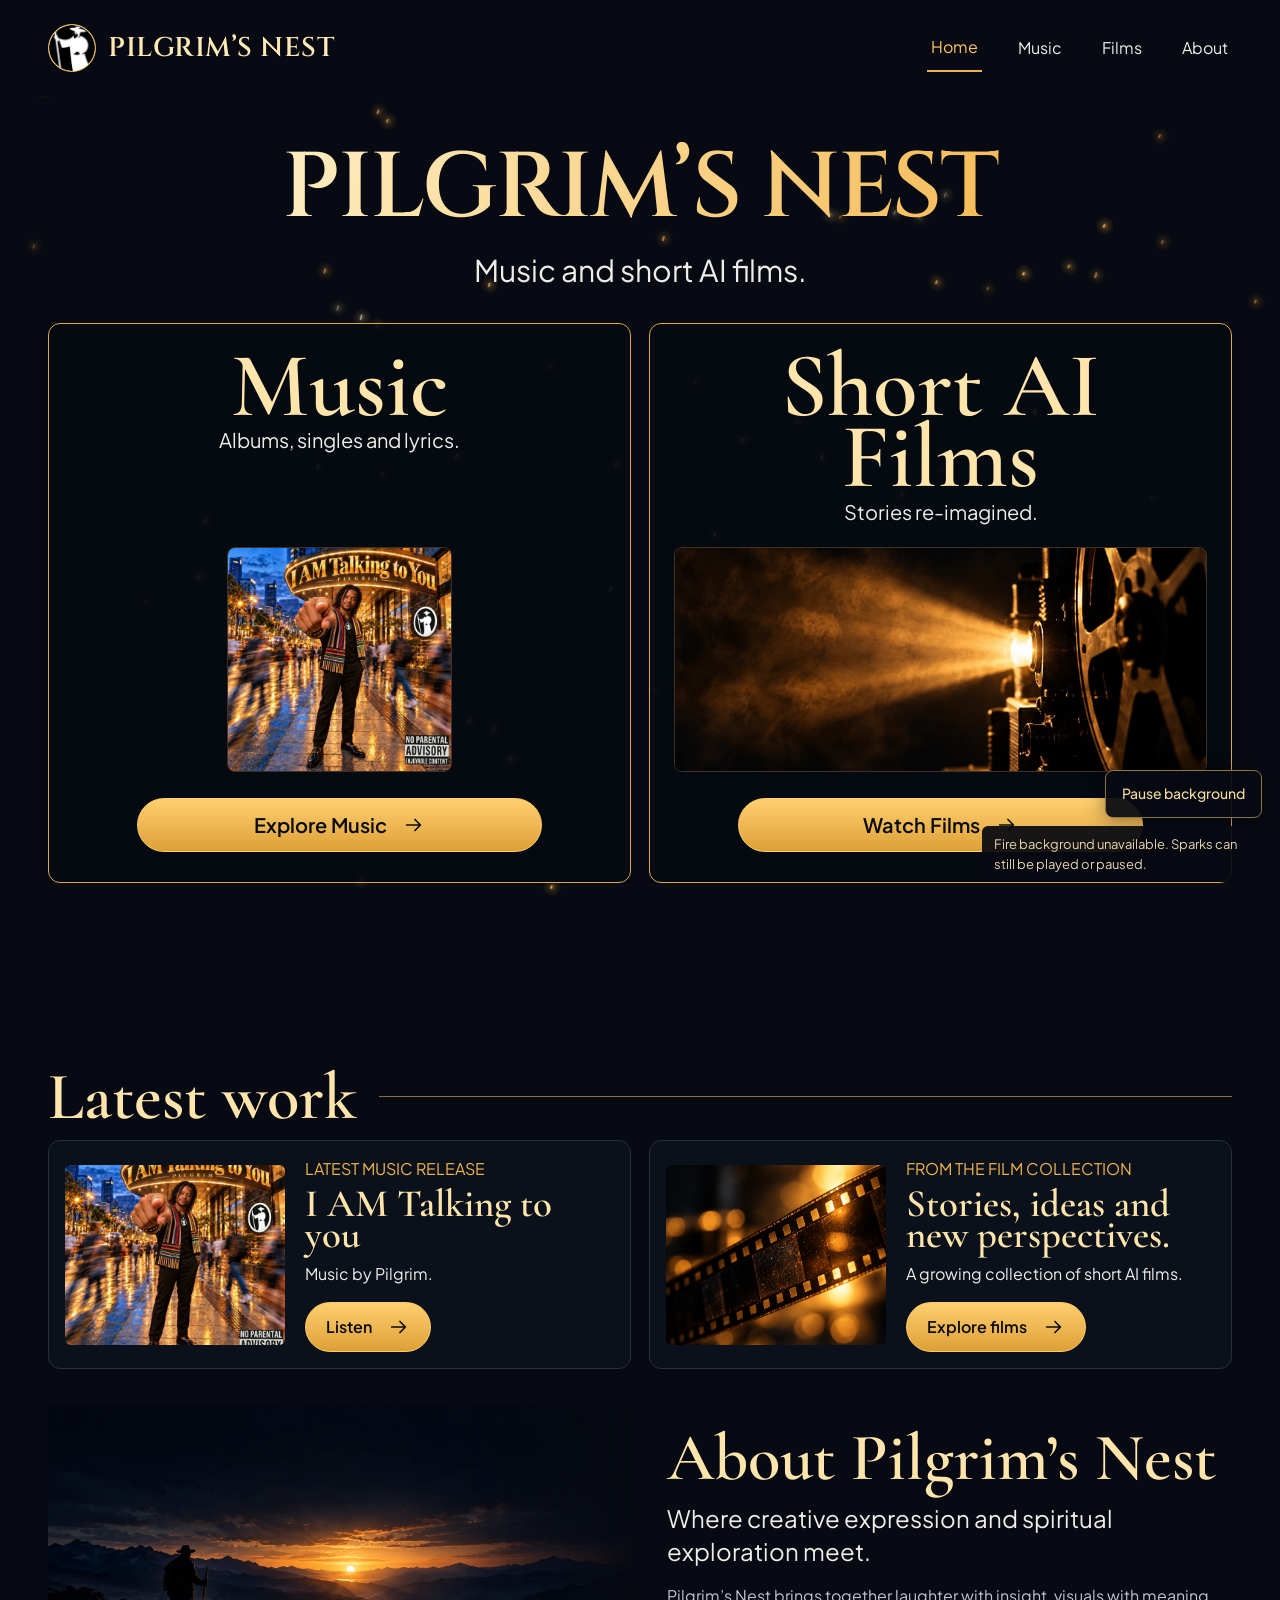
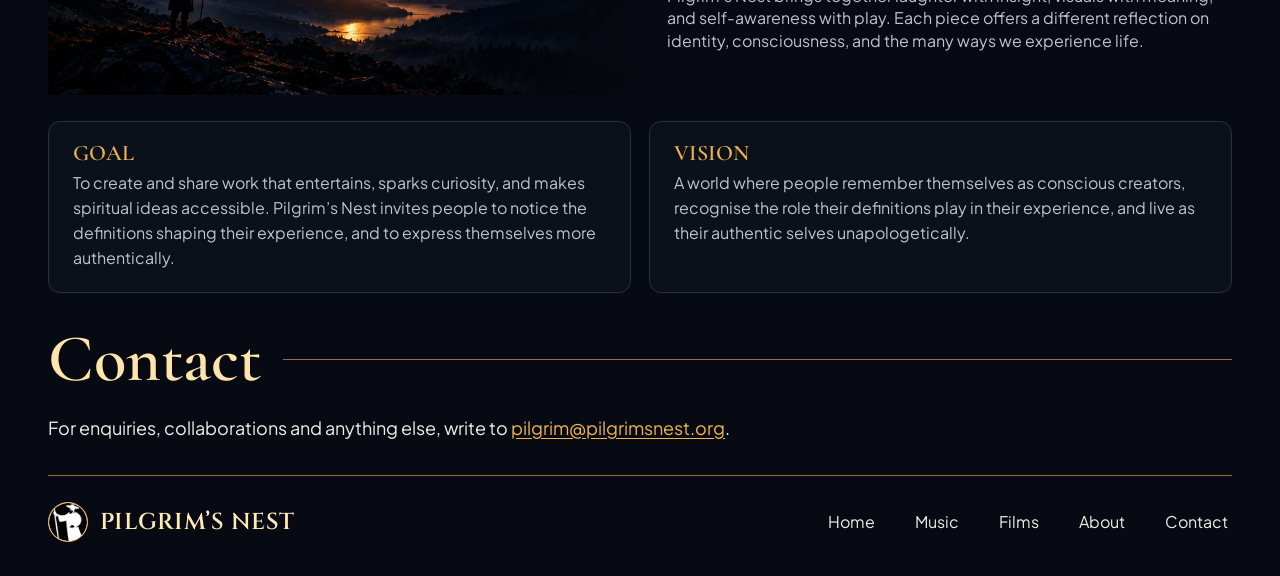
==== commit a21fd22c: "a11y,perf,music: isolate CSS, harden JS/CSP, and pre-render static music catalogue" ====
--- a/index.html
+++ b/index.html
@@ -1 +1 @@
-<!doctype html><html lang="en"><head><meta charset="utf-8"><meta name="viewport" content="width=device-width,initial-scale=1"><title>Pilgrim’s Nest — Music and short AI films</title><meta name="description" content="Music and short AI films. Explore Pilgrim’s albums, singles, lyrics and videos."><meta name="theme-color" content="#070a12"><link rel="canonical" href="https://pilgrimsnest.org/"><meta property="og:type" content="website"><meta property="og:title" content="Pilgrim’s Nest — Music and short AI films"><meta property="og:description" content="Music and short AI films. Explore Pilgrim’s albums, singles, lyrics and videos."><meta property="og:url" content="https://pilgrimsnest.org/"><meta property="og:image" content="https://pilgrimsnest.org/logo.png"><meta name="twitter:card" content="summary_large_image"><meta name="twitter:image" content="https://pilgrimsnest.org/logo.png"><link rel="icon" href="favicon.svg" type="image/svg+xml"><link rel="apple-touch-icon" href="logo-512.png"><link rel="stylesheet" href="styles.css"><link rel="stylesheet" href="portfolio.css"><script src="portfolio.js" defer></script></head><body class="portfolio-page" data-ambient="fire"><canvas id="ambientSparks" aria-hidden="true"></canvas><div class="ambient-controls"><button id="ambientToggle" class="motion-toggle" type="button" aria-pressed="false" hidden>Play background</button><span id="ambientStatus" class="ambient-status" role="status"></span></div><a class="skip-link" href="#main">Skip to content</a><header class="portfolio-header"><div class="portfolio-wrap header-inner"><a class="nest-brand" href="index.html"><span class="brand-emblem" aria-hidden="true"><img class="brand-face is-active" src="assets/brand-1.webp" width="48" height="48" alt=""><img class="brand-face" src="assets/brand-2.webp" width="48" height="48" alt="" loading="lazy" fetchpriority="low"><img class="brand-face" src="assets/brand-3.webp" width="48" height="48" alt="" loading="lazy" fetchpriority="low"></span><span>Pilgrim’s Nest</span></a><button class="menu-toggle" type="button" aria-expanded="false" aria-controls="primary-nav" hidden aria-label="Open navigation"><svg viewBox="0 0 24 24" aria-hidden="true"><path d="M4 6h16M4 12h16M4 18h16"/></svg></button><nav id="primary-nav" class="portfolio-nav" aria-label="Primary"><a href="index.html" aria-current="page">Home</a><a href="music.html">Music</a><a href="films.html">Films</a><a href="index.html#about">About</a></nav></div></header><div class="ambient-fire" aria-hidden="true"><video id="ambientFireVideo" data-src="assets/hero-loop.mp4" muted loop playsinline preload="none" tabindex="-1"></video></div><main id="main"><aside class="legacy-route" id="latest">Looking for the music? <a href="music.html#latest">Open latest</a>.</aside><aside class="legacy-route" id="album">Looking for the music? <a href="music.html#album">Open album</a>.</aside><aside class="legacy-route" id="singles">Looking for the music? <a href="music.html#singles">Open singles</a>.</aside><section class="portal-hero portfolio-wrap" aria-labelledby="portal-title"><h1 id="portal-title">Pilgrim’s Nest</h1><p class="portal-subtitle">Music and short AI films.</p><div class="path-grid"><article class="path-panel"><div class="path-copy"><h2>Music</h2><p>Albums, singles and lyrics.</p></div><img class="path-art music-art" src="assets/i-am-talking-to-you.webp" width="600" height="600" alt="I AM Talking to you cover art" fetchpriority="high"><a class="gold-link" href="music.html">Explore Music <svg viewBox="0 0 24 24" aria-hidden="true"><path d="M4 12h15m-6-6 6 6-6 6"/></svg></a></article><article class="path-panel"><div class="path-copy"><h2>Short AI Films</h2><p>Stories re-imagined.</p></div><img class="path-art cinema-art" src="assets/cinema-projector.webp" width="1536" height="1024" alt="" fetchpriority="high"><a class="gold-link" href="films.html">Watch Films <svg viewBox="0 0 24 24" aria-hidden="true"><path d="M4 12h15m-6-6 6 6-6 6"/></svg></a></article></div></section><section class="latest-work portfolio-wrap" aria-labelledby="latest-work-title"><h2 id="latest-work-title" class="ruled-title">Latest work</h2><div class="work-grid"><article class="work-preview"><img src="assets/i-am-talking-to-you.webp" width="600" height="600" alt="" loading="lazy"><div><p class="work-label">Latest music release</p><h3>I AM Talking to you</h3><p>Music by Pilgrim.</p><a class="gold-link" href="music.html#latest">Listen <svg viewBox="0 0 24 24" aria-hidden="true"><path d="M4 12h15m-6-6 6 6-6 6"/></svg></a></div></article><article class="work-preview"><img src="assets/cinema-filmstrip.webp" width="1024" height="1024" alt="" loading="lazy"><div><p class="work-label">From the film collection</p><h3>Stories, ideas and new perspectives.</h3><p>A growing collection of short AI films.</p><a class="gold-link" href="films.html">Explore films <svg viewBox="0 0 24 24" aria-hidden="true"><path d="M4 12h15m-6-6 6 6-6 6"/></svg></a></div></article></div></section><section class="portal-about portfolio-wrap" id="about"><img src="assets/mountain-pilgrim.webp" width="1536" height="1024" alt="A pilgrim overlooking mountain ranges at sunset" loading="lazy"><div><h2>About Pilgrim’s Nest</h2><p>Where creative expression and spiritual exploration meet.</p><p class="about-detail">Pilgrim’s Nest brings together laughter with insight, visuals with meaning, and self-awareness with play. Each piece offers a different reflection on identity, consciousness, and the many ways we experience life.</p></div></section><section class="about-grid portfolio-wrap" aria-label="Goal and vision"><article class="about-card"><h3>Goal</h3><p>To create and share work that entertains, sparks curiosity, and makes spiritual ideas accessible. Pilgrim’s Nest invites people to notice the definitions shaping their experience, and to express themselves more authentically.</p></article><article class="about-card"><h3>Vision</h3><p>A world where people remember themselves as conscious creators, recognise the role their definitions play in their experience, and live as their authentic selves unapologetically.</p></article></section><section class="contact-block portfolio-wrap" id="contact" aria-labelledby="contact-title"><h2 id="contact-title" class="ruled-title">Contact</h2><p id="contactJs" hidden>For enquiries, collaborations and anything else, write to <a class="contact-email" href="#contact" data-u="pilgrim" data-d="pilgrimsnest.org"></a>.</p><noscript><p>For enquiries, collaborations and anything else, write to <strong>pilgrim [at] pilgrimsnest [dot] org</strong>.</p></noscript></section></main><footer class="portfolio-footer portfolio-wrap"><a class="nest-brand" href="index.html"><img src="assets/brand-1.webp" width="40" height="40" alt=""><span>Pilgrim’s Nest</span></a><nav aria-label="Footer"><a href="index.html">Home</a><a href="music.html">Music</a><a href="films.html">Films</a><a href="index.html#about">About</a><a href="index.html#contact">Contact</a></nav></footer></body></html>+<!doctype html><html lang="en"><head><meta charset="utf-8"><meta name="viewport" content="width=device-width,initial-scale=1"><title>Pilgrim’s Nest — Music and short AI films</title><meta name="description" content="Music and short AI films. Explore Pilgrim’s albums, singles, lyrics and videos."><meta name="theme-color" content="#070a12"><link rel="canonical" href="https://pilgrimsnest.org/"><meta property="og:type" content="website"><meta property="og:title" content="Pilgrim’s Nest — Music and short AI films"><meta property="og:description" content="Music and short AI films. Explore Pilgrim’s albums, singles, lyrics and videos."><meta property="og:url" content="https://pilgrimsnest.org/"><meta property="og:image" content="https://pilgrimsnest.org/logo.png"><meta name="twitter:card" content="summary_large_image"><meta name="twitter:image" content="https://pilgrimsnest.org/logo.png"><link rel="icon" href="favicon.svg" type="image/svg+xml"><link rel="apple-touch-icon" href="logo-512.png"><link rel="stylesheet" href="portfolio.css"><script src="portfolio.js" defer></script></head><body class="portfolio-page" data-ambient="fire"><canvas id="ambientSparks" aria-hidden="true"></canvas><div class="ambient-controls"><button id="ambientToggle" class="motion-toggle" type="button" aria-pressed="false" hidden>Play background</button><span id="ambientStatus" class="ambient-status" role="status"></span></div><a class="skip-link" href="#main">Skip to content</a><header class="portfolio-header"><div class="portfolio-wrap header-inner"><a class="nest-brand" href="index.html"><span class="brand-emblem" aria-hidden="true"><img class="brand-face is-active" src="assets/brand-1.webp" width="48" height="48" alt=""><img class="brand-face" src="assets/brand-2.webp" width="48" height="48" alt="" loading="lazy" fetchpriority="low"><img class="brand-face" src="assets/brand-3.webp" width="48" height="48" alt="" loading="lazy" fetchpriority="low"></span><span>Pilgrim’s Nest</span></a><button class="menu-toggle" type="button" aria-expanded="false" aria-controls="primary-nav" hidden aria-label="Open navigation"><svg viewBox="0 0 24 24" aria-hidden="true"><path d="M4 6h16M4 12h16M4 18h16"/></svg></button><nav id="primary-nav" class="portfolio-nav" aria-label="Primary"><a href="index.html" aria-current="page">Home</a><a href="music.html">Music</a><a href="films.html">Films</a><a href="index.html#about">About</a></nav></div></header><div class="ambient-fire" aria-hidden="true"><video id="ambientFireVideo" data-src="assets/hero-loop.mp4" muted loop playsinline preload="none" tabindex="-1"></video></div><main id="main"><aside class="legacy-route" id="latest">Looking for the music? <a href="music.html#latest">Open latest</a>.</aside><aside class="legacy-route" id="album">Looking for the music? <a href="music.html#album">Open album</a>.</aside><aside class="legacy-route" id="singles">Looking for the music? <a href="music.html#singles">Open singles</a>.</aside><section class="portal-hero portfolio-wrap" aria-labelledby="portal-title"><h1 id="portal-title">Pilgrim’s Nest</h1><p class="portal-subtitle">Music and short AI films.</p><div class="path-grid"><article class="path-panel"><div class="path-copy"><h2>Music</h2><p>Albums, singles and lyrics.</p></div><img class="path-art music-art" src="assets/i-am-talking-to-you.webp" width="600" height="600" alt="I AM Talking to you cover art" fetchpriority="high"><a class="gold-link" href="music.html">Explore Music <svg viewBox="0 0 24 24" aria-hidden="true"><path d="M4 12h15m-6-6 6 6-6 6"/></svg></a></article><article class="path-panel"><div class="path-copy"><h2>Short AI Films</h2><p>Stories re-imagined.</p></div><img class="path-art cinema-art" src="assets/cinema-projector.webp" width="1536" height="1024" alt="" fetchpriority="high"><a class="gold-link" href="films.html">Watch Films <svg viewBox="0 0 24 24" aria-hidden="true"><path d="M4 12h15m-6-6 6 6-6 6"/></svg></a></article></div></section><section class="latest-work portfolio-wrap" aria-labelledby="latest-work-title"><h2 id="latest-work-title" class="ruled-title">Latest work</h2><div class="work-grid"><article class="work-preview"><img src="assets/i-am-talking-to-you.webp" width="600" height="600" alt="" loading="lazy"><div><p class="work-label">Latest music release</p><h3>I AM Talking to you</h3><p>Music by Pilgrim.</p><a class="gold-link" href="music.html#latest">Listen <svg viewBox="0 0 24 24" aria-hidden="true"><path d="M4 12h15m-6-6 6 6-6 6"/></svg></a></div></article><article class="work-preview"><img src="assets/cinema-filmstrip.webp" width="1254" height="1254" alt="" loading="lazy"><div><p class="work-label">From the film collection</p><h3>Stories, ideas and new perspectives.</h3><p>A growing collection of short AI films.</p><a class="gold-link" href="films.html">Explore films <svg viewBox="0 0 24 24" aria-hidden="true"><path d="M4 12h15m-6-6 6 6-6 6"/></svg></a></div></article></div></section><section class="portal-about portfolio-wrap" id="about"><img src="assets/mountain-pilgrim.webp" width="1672" height="941" alt="A pilgrim overlooking mountain ranges at sunset" loading="lazy"><div><h2>About Pilgrim’s Nest</h2><p>Where creative expression and spiritual exploration meet.</p><p class="about-detail">Pilgrim’s Nest brings together laughter with insight, visuals with meaning, and self-awareness with play. Each piece offers a different reflection on identity, consciousness, and the many ways we experience life.</p></div></section><section class="about-grid portfolio-wrap" aria-label="Goal and vision"><article class="about-card"><h3>Goal</h3><p>To create and share work that entertains, sparks curiosity, and makes spiritual ideas accessible. Pilgrim’s Nest invites people to notice the definitions shaping their experience, and to express themselves more authentically.</p></article><article class="about-card"><h3>Vision</h3><p>A world where people remember themselves as conscious creators, recognise the role their definitions play in their experience, and live as their authentic selves unapologetically.</p></article></section><section class="contact-block portfolio-wrap" id="contact" aria-labelledby="contact-title"><h2 id="contact-title" class="ruled-title">Contact</h2><p id="contactJs" hidden>For enquiries, collaborations and anything else, write to <a class="contact-email" href="#contact" data-u="pilgrim" data-d="pilgrimsnest.org"></a>.</p><noscript><p>For enquiries, collaborations and anything else, write to <strong>pilgrim [at] pilgrimsnest [dot] org</strong>.</p></noscript></section></main><footer class="portfolio-footer portfolio-wrap"><a class="nest-brand" href="index.html"><img src="assets/brand-1.webp" width="40" height="40" alt=""><span>Pilgrim’s Nest</span></a><nav aria-label="Footer"><a href="index.html">Home</a><a href="music.html">Music</a><a href="films.html">Films</a><a href="index.html#about">About</a><a href="index.html#contact">Contact</a></nav></footer></body></html>
--- a/portfolio.css
+++ b/portfolio.css
@@ -3,9 +3,12 @@
 @font-face{font-family:'Cormorant Garamond';src:url('assets/fonts/cormorant.woff2');font-weight:300 700;font-display:swap}
 @font-face{font-family:'Plus Jakarta Sans';src:url('assets/fonts/jakarta.woff2');font-weight:200 800;font-display:swap}
 @media(prefers-reduced-motion:no-preference){@view-transition{navigation:auto}}
-.portfolio-page{background:#070a12;color:#efede8;font-family:'Plus Jakarta Sans',sans-serif;font-size:16px;font-size-adjust:from-font;line-height:1.55}
+*,*::before,*::after{box-sizing:border-box;margin:0;padding:0}
+html{scroll-behavior:smooth;color-scheme:dark;scrollbar-width:thin;scrollbar-color:#74839a #070a12}
+section[id]{scroll-margin-top:6rem}
+.portfolio-page{background:#070a12;color:#efede8;font-family:'Plus Jakarta Sans',sans-serif;font-size:16px;font-size-adjust:from-font;line-height:1.55;min-height:100vh;overflow-x:hidden;-webkit-font-smoothing:antialiased}
 .portfolio-page h1,.portfolio-page h2,.portfolio-page h3{font-family:'Cormorant Garamond',Georgia,serif;line-height:1.08;letter-spacing:0;color:#ffe5ab}
-.portfolio-page a{color:inherit}
+:where(.portfolio-page) a{color:inherit}
 .portfolio-page [hidden]{display:none!important}
 .legacy-route{display:none;padding:16px;background:#121b29;text-align:center}
 .legacy-route:target{display:block}
@@ -14,7 +17,11 @@
 .portfolio-header{position:relative;z-index:10;background:#070a12}
 .header-inner{display:flex;align-items:center;justify-content:space-between;min-height:96px;gap:24px}
 .nest-brand{display:flex;gap:12px;align-items:center;text-decoration:none;white-space:nowrap;min-height:48px}
-.portfolio-header .brand-emblem{width:48px;height:48px}
+.brand-emblem{position:relative;display:block;flex:0 0 auto;width:48px;height:48px}
+.brand-emblem .brand-face{position:absolute;inset:0;width:100%;height:100%;opacity:0}
+.brand-emblem .brand-face.is-active{opacity:1}
+.brand-emblem.is-spinning{animation:emblemSpin 1s linear}
+@keyframes emblemSpin{from{transform:perspective(400px) rotateY(0deg)}to{transform:perspective(400px) rotateY(360deg)}}
 .nest-brand img{border-radius:50%;border:1px solid #eeb34d;object-fit:contain;background:#fff}
 .nest-brand > span:not(.brand-emblem){font:600 27px 'Cinzel',Georgia,serif;color:#ffe9b6;letter-spacing:.02em;text-transform:uppercase}
 .portfolio-nav,.portfolio-footer nav{display:flex;align-items:center;gap:32px}
@@ -27,7 +34,6 @@
 .skip-link:focus{top:12px}
 .portfolio-page :focus-visible{outline:3px solid #ffd27b;outline-offset:5px}
 .portal-hero{position:relative;padding-top:46px;text-align:center}
-.portal-hero:before{content:none}
 .portal-hero>*{position:relative}
 .portal-hero h1{font-family:'Cinzel',Georgia,serif;font-size:clamp(40px,6.7vw,88px);font-weight:600;letter-spacing:-.02em;text-transform:uppercase;margin:0;background:linear-gradient(100deg,#fff0c7 15%,#f4b448 90%);background-clip:text;-webkit-text-fill-color:transparent}
 .portal-subtitle{font-size:clamp(19px,2.7vw,30px);margin:12px 0 30px}
@@ -91,27 +97,21 @@
 .film-card .film-author{color:#e9b95e;margin:0;font-size:16px}
 .film-card h2{font-size:30px;margin:0;overflow-wrap:anywhere;line-height:1.2}
 .film-card time{font-size:16px;color:#bfc6d3}
-.film-card .film-caption{font-size:16px;color:#bfc6d3;overflow-wrap:anywhere;margin:0}
 .film-card .gold-link{margin-top:auto;align-self:flex-start;font-size:16px;padding-inline:22px}
 .film-note{font-size:16px;color:#bfc6d3;margin:28px 0 40px;max-width:80ch}
 .music-page .home-hero{padding-top:48px}
 .music-page .home-hero-copy{position:relative}
-.music-page .home-hero-copy:after{content:none}
 .motion-toggle{font:500 16px/1.4 'Plus Jakarta Sans',sans-serif;min-height:48px;color:#f3d99c;border:1px solid #8d7547;background:#070a12;border-radius:8px;padding:10px 16px;margin-top:20px}
-@media(min-width:1264px){.portal-hero:before{left:calc((1200px - 100vw)/2);right:calc((1200px - 100vw)/2)}}
-@media(max-width:1263px){.portal-hero:before{left:-48px;right:-48px}}
 @media(max-width:900px){.nest-brand > span:not(.brand-emblem){font-size:22px}.portfolio-nav{gap:20px}.path-panel{padding:24px 18px}.path-panel h2{font-size:42px}.path-panel p{font-size:17px}.path-art{height:280px}.music-art{width:280px}.work-preview{grid-template-columns:1fr}.work-preview>img{height:210px}.work-preview h3{font-size:30px}.portal-about h2{font-size:38px}.portal-about p{font-size:20px}.about-grid{grid-template-columns:1fr;gap:16px}.portfolio-footer .nest-brand > span:not(.brand-emblem){font-size:19px}.portfolio-footer nav{gap:18px}.film-grid{grid-template-columns:repeat(2,minmax(0,1fr))}}
 @media(min-width:601px) and (max-width:900px){.path-panel>.gold-link{width:100%;font-size:18px;padding-inline:20px;gap:12px;white-space:nowrap}}
 @media(max-width:600px){
- .portfolio-wrap{width:calc(100% - 32px)}.header-inner{min-height:76px;flex-wrap:wrap;gap:0}.nest-brand{gap:10px}.nest-brand img{width:38px;height:38px}.nest-brand > span:not(.brand-emblem){font-size:20px}.menu-toggle:not([hidden]){display:flex}.portfolio-nav{display:flex;flex-basis:100%;justify-content:space-between;gap:12px;padding:0 0 10px}.portfolio-nav a{font-size:16px}.menu-toggle:not([hidden])~.portfolio-nav:not(.is-open){display:none}
- .portal-hero{padding-top:28px}.portal-hero:before{left:-16px;right:-16px;height:320px}.portal-hero h1{font-size:32px;white-space:nowrap}.portal-subtitle{font-size:19px;margin:10px 0 26px}.path-grid{grid-template-columns:1fr;gap:16px}.path-panel{position:relative;display:grid;grid-template-columns:1fr 38%;grid-template-rows:auto auto;text-align:left;padding:18px;gap:14px 10px;min-height:186px;overflow:hidden;align-items:start}.path-copy{grid-column:1;grid-row:1}.path-panel h2{font-size:32px;margin:0 0 6px;white-space:nowrap}.path-panel p{font-size:16px;line-height:1.4;margin:0;max-width:18ch}.path-art,.music-art{grid-column:2;grid-row:1/3;width:100%;height:146px;margin:0;object-fit:cover}.path-panel>.gold-link{grid-column:1;grid-row:2;width:max-content;max-width:100%;min-width:0;font-size:16px;min-height:50px;padding:10px 14px;gap:10px;align-self:end}.gold-link svg{width:18px;height:18px;flex-shrink:0}
+ .portfolio-wrap{width:calc(100% - 32px)}.header-inner{min-height:76px;flex-wrap:wrap;gap:0}.nest-brand{gap:10px}.brand-emblem,.nest-brand img{width:38px;height:38px}.nest-brand > span:not(.brand-emblem){font-size:20px}.menu-toggle:not([hidden]){display:flex}.portfolio-nav{display:flex;flex-basis:100%;justify-content:space-between;gap:12px;padding:0 0 10px}.portfolio-nav a{font-size:16px}.menu-toggle:not([hidden])~.portfolio-nav:not(.is-open){display:none}
+ .portal-hero{padding-top:28px}.portal-hero h1{font-size:32px;white-space:nowrap}.portal-subtitle{font-size:19px;margin:10px 0 26px}.path-grid{grid-template-columns:1fr;gap:16px}.path-panel{position:relative;display:grid;grid-template-columns:minmax(0,1fr) 38%;grid-template-rows:auto auto;text-align:left;padding:18px;gap:14px 10px;min-height:186px;overflow:hidden;align-items:start}.path-copy{grid-column:1;grid-row:1}.path-panel h2{font-size:clamp(26px,7.2vw,32px);margin:0 0 6px}.path-panel p{font-size:16px;line-height:1.4;margin:0;max-width:18ch}.path-art,.music-art{grid-column:2;grid-row:1/3;width:100%;height:146px;margin:0;object-fit:cover}.path-panel>.gold-link{grid-column:1;grid-row:2;width:max-content;max-width:100%;min-width:0;font-size:16px;min-height:50px;padding:10px 14px;gap:10px;align-self:end}.gold-link svg{width:18px;height:18px;flex-shrink:0}
  .latest-work{padding-top:30px}.ruled-title{font-size:36px;margin-bottom:18px;gap:16px}.work-grid{grid-template-columns:1fr;gap:16px}.work-preview{grid-template-columns:35% 1fr;padding:12px;gap:14px}.work-preview>img{height:190px}.work-preview h3{font-size:27px}.work-preview .work-label{font-size:16px;letter-spacing:.03em}.work-preview p{margin-bottom:12px}.work-preview .gold-link{min-height:48px;padding-inline:16px;gap:10px}
  .portal-about{grid-template-columns:1fr;gap:12px;margin-top:26px;text-align:center}.portal-about>img{height:220px;mask-image:linear-gradient(#000 70%,transparent 100%)}.portal-about h2{font-size:36px;margin-bottom:12px}.portal-about p{font-size:21px}.portal-about .about-detail{font-size:16px}.portfolio-footer{flex-direction:column;gap:12px;margin-top:28px;padding:22px 0}.portfolio-footer .nest-brand > span:not(.brand-emblem){font-size:21px}.portfolio-footer nav{justify-content:space-between;width:100%;gap:14px}.portfolio-footer nav a{font-size:16px}
  .film-intro{padding-top:32px}.film-intro p{font-size:16px}.film-grid{grid-template-columns:1fr}.film-card{padding:22px}.film-controls{gap:8px}.film-controls button{padding-inline:16px}.music-page .home-hero{padding-top:28px}
 }
-@media(prefers-reduced-motion:reduce){.portfolio-page *{animation:none!important;transition:none!important;scroll-behavior:auto!important}}
-
-@media(max-width:600px){.portfolio-header .brand-emblem{width:38px;height:38px}}
+@media(prefers-reduced-motion:reduce){html{scroll-behavior:auto!important}.portfolio-page *,.portfolio-page *::before,.portfolio-page *::after{animation:none!important;transition:none!important;scroll-behavior:auto!important}}
 
 /* Fire sits behind the Home portal; sparks sit behind all page content. */
 .portfolio-page{position:relative;isolation:isolate}
@@ -142,7 +142,7 @@
  .portal-hero .path-panel>.gold-link{min-height:50px;font-size:18px}
 }
 /* On a phone the label is wide enough to sit over the page, so the button becomes a
-   44px glyph chosen by aria-pressed. The words stay in the button as its accessible
+   48px glyph chosen by aria-pressed. The words stay in the button as its accessible
    name - clipped, not removed - so the control reads the same to assistive tech. */
 @media(max-width:600px){
  .ambient-fire{top:76px}
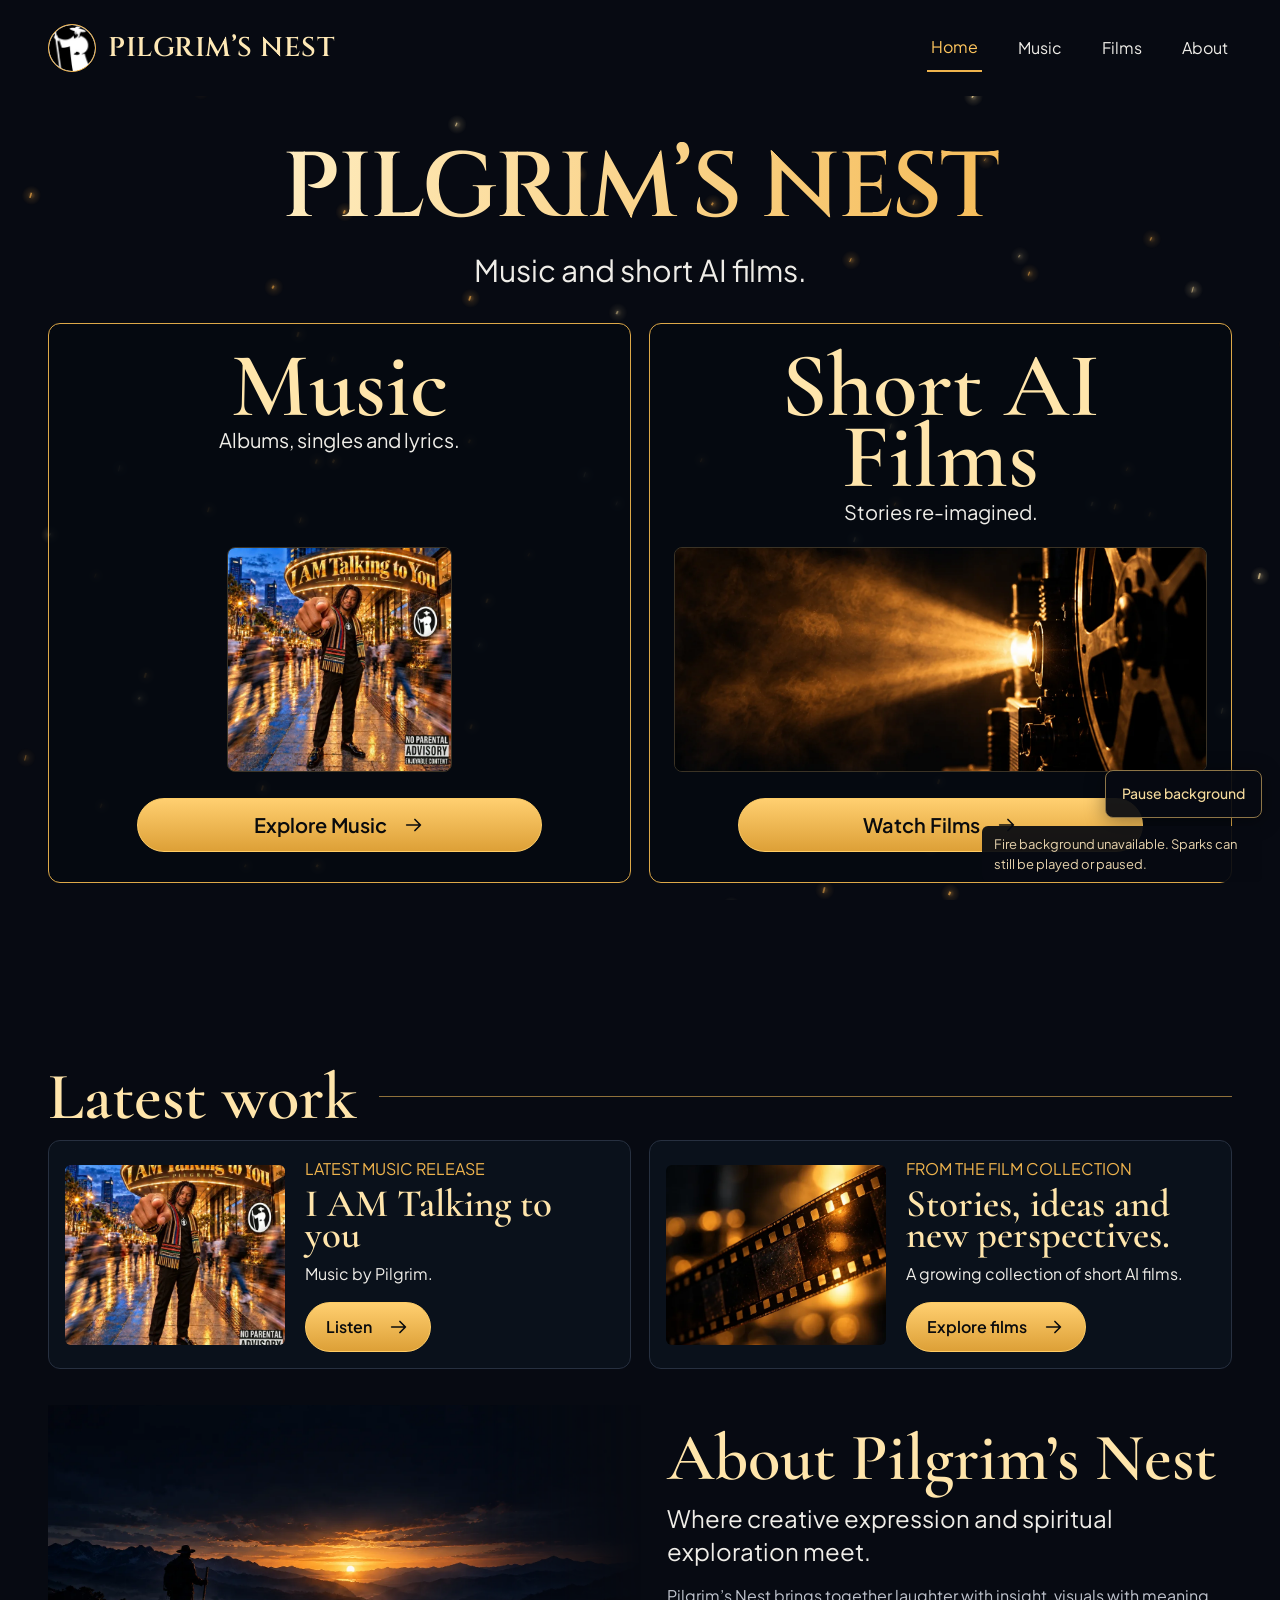
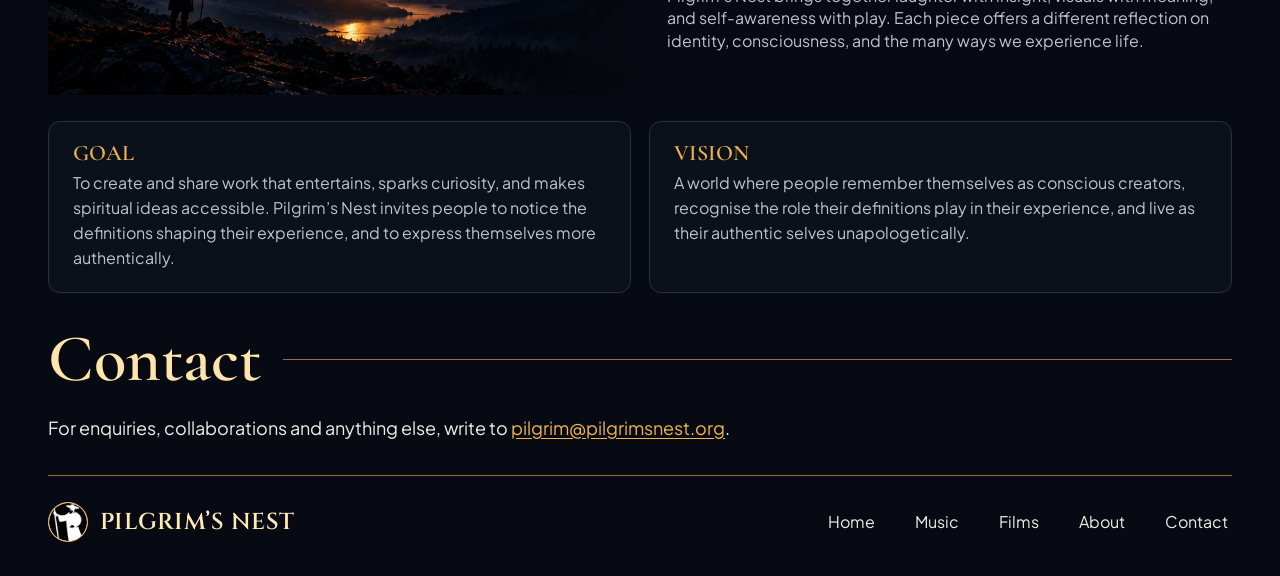
==== commit 928cf51d: "seo,perf: add social cards, JSON-LD, italic font, local covers, and optimized media" ====
--- a/index.html
+++ b/index.html
@@ -1 +1 @@
-<!doctype html><html lang="en"><head><meta charset="utf-8"><meta name="viewport" content="width=device-width,initial-scale=1"><title>Pilgrim’s Nest — Music and short AI films</title><meta name="description" content="Music and short AI films. Explore Pilgrim’s albums, singles, lyrics and videos."><meta name="theme-color" content="#070a12"><link rel="canonical" href="https://pilgrimsnest.org/"><meta property="og:type" content="website"><meta property="og:title" content="Pilgrim’s Nest — Music and short AI films"><meta property="og:description" content="Music and short AI films. Explore Pilgrim’s albums, singles, lyrics and videos."><meta property="og:url" content="https://pilgrimsnest.org/"><meta property="og:image" content="https://pilgrimsnest.org/logo.png"><meta name="twitter:card" content="summary_large_image"><meta name="twitter:image" content="https://pilgrimsnest.org/logo.png"><link rel="icon" href="favicon.svg" type="image/svg+xml"><link rel="apple-touch-icon" href="logo-512.png"><link rel="stylesheet" href="portfolio.css"><script src="portfolio.js" defer></script></head><body class="portfolio-page" data-ambient="fire"><canvas id="ambientSparks" aria-hidden="true"></canvas><div class="ambient-controls"><button id="ambientToggle" class="motion-toggle" type="button" aria-pressed="false" hidden>Play background</button><span id="ambientStatus" class="ambient-status" role="status"></span></div><a class="skip-link" href="#main">Skip to content</a><header class="portfolio-header"><div class="portfolio-wrap header-inner"><a class="nest-brand" href="index.html"><span class="brand-emblem" aria-hidden="true"><img class="brand-face is-active" src="assets/brand-1.webp" width="48" height="48" alt=""><img class="brand-face" src="assets/brand-2.webp" width="48" height="48" alt="" loading="lazy" fetchpriority="low"><img class="brand-face" src="assets/brand-3.webp" width="48" height="48" alt="" loading="lazy" fetchpriority="low"></span><span>Pilgrim’s Nest</span></a><button class="menu-toggle" type="button" aria-expanded="false" aria-controls="primary-nav" hidden aria-label="Open navigation"><svg viewBox="0 0 24 24" aria-hidden="true"><path d="M4 6h16M4 12h16M4 18h16"/></svg></button><nav id="primary-nav" class="portfolio-nav" aria-label="Primary"><a href="index.html" aria-current="page">Home</a><a href="music.html">Music</a><a href="films.html">Films</a><a href="index.html#about">About</a></nav></div></header><div class="ambient-fire" aria-hidden="true"><video id="ambientFireVideo" data-src="assets/hero-loop.mp4" muted loop playsinline preload="none" tabindex="-1"></video></div><main id="main"><aside class="legacy-route" id="latest">Looking for the music? <a href="music.html#latest">Open latest</a>.</aside><aside class="legacy-route" id="album">Looking for the music? <a href="music.html#album">Open album</a>.</aside><aside class="legacy-route" id="singles">Looking for the music? <a href="music.html#singles">Open singles</a>.</aside><section class="portal-hero portfolio-wrap" aria-labelledby="portal-title"><h1 id="portal-title">Pilgrim’s Nest</h1><p class="portal-subtitle">Music and short AI films.</p><div class="path-grid"><article class="path-panel"><div class="path-copy"><h2>Music</h2><p>Albums, singles and lyrics.</p></div><img class="path-art music-art" src="assets/i-am-talking-to-you.webp" width="600" height="600" alt="I AM Talking to you cover art" fetchpriority="high"><a class="gold-link" href="music.html">Explore Music <svg viewBox="0 0 24 24" aria-hidden="true"><path d="M4 12h15m-6-6 6 6-6 6"/></svg></a></article><article class="path-panel"><div class="path-copy"><h2>Short AI Films</h2><p>Stories re-imagined.</p></div><img class="path-art cinema-art" src="assets/cinema-projector.webp" width="1536" height="1024" alt="" fetchpriority="high"><a class="gold-link" href="films.html">Watch Films <svg viewBox="0 0 24 24" aria-hidden="true"><path d="M4 12h15m-6-6 6 6-6 6"/></svg></a></article></div></section><section class="latest-work portfolio-wrap" aria-labelledby="latest-work-title"><h2 id="latest-work-title" class="ruled-title">Latest work</h2><div class="work-grid"><article class="work-preview"><img src="assets/i-am-talking-to-you.webp" width="600" height="600" alt="" loading="lazy"><div><p class="work-label">Latest music release</p><h3>I AM Talking to you</h3><p>Music by Pilgrim.</p><a class="gold-link" href="music.html#latest">Listen <svg viewBox="0 0 24 24" aria-hidden="true"><path d="M4 12h15m-6-6 6 6-6 6"/></svg></a></div></article><article class="work-preview"><img src="assets/cinema-filmstrip.webp" width="1254" height="1254" alt="" loading="lazy"><div><p class="work-label">From the film collection</p><h3>Stories, ideas and new perspectives.</h3><p>A growing collection of short AI films.</p><a class="gold-link" href="films.html">Explore films <svg viewBox="0 0 24 24" aria-hidden="true"><path d="M4 12h15m-6-6 6 6-6 6"/></svg></a></div></article></div></section><section class="portal-about portfolio-wrap" id="about"><img src="assets/mountain-pilgrim.webp" width="1672" height="941" alt="A pilgrim overlooking mountain ranges at sunset" loading="lazy"><div><h2>About Pilgrim’s Nest</h2><p>Where creative expression and spiritual exploration meet.</p><p class="about-detail">Pilgrim’s Nest brings together laughter with insight, visuals with meaning, and self-awareness with play. Each piece offers a different reflection on identity, consciousness, and the many ways we experience life.</p></div></section><section class="about-grid portfolio-wrap" aria-label="Goal and vision"><article class="about-card"><h3>Goal</h3><p>To create and share work that entertains, sparks curiosity, and makes spiritual ideas accessible. Pilgrim’s Nest invites people to notice the definitions shaping their experience, and to express themselves more authentically.</p></article><article class="about-card"><h3>Vision</h3><p>A world where people remember themselves as conscious creators, recognise the role their definitions play in their experience, and live as their authentic selves unapologetically.</p></article></section><section class="contact-block portfolio-wrap" id="contact" aria-labelledby="contact-title"><h2 id="contact-title" class="ruled-title">Contact</h2><p id="contactJs" hidden>For enquiries, collaborations and anything else, write to <a class="contact-email" href="#contact" data-u="pilgrim" data-d="pilgrimsnest.org"></a>.</p><noscript><p>For enquiries, collaborations and anything else, write to <strong>pilgrim [at] pilgrimsnest [dot] org</strong>.</p></noscript></section></main><footer class="portfolio-footer portfolio-wrap"><a class="nest-brand" href="index.html"><img src="assets/brand-1.webp" width="40" height="40" alt=""><span>Pilgrim’s Nest</span></a><nav aria-label="Footer"><a href="index.html">Home</a><a href="music.html">Music</a><a href="films.html">Films</a><a href="index.html#about">About</a><a href="index.html#contact">Contact</a></nav></footer></body></html>+<!doctype html><html lang="en"><head><meta charset="utf-8"><meta name="viewport" content="width=device-width,initial-scale=1"><title>Pilgrim’s Nest — Music and short AI films</title><meta name="description" content="Music and short AI films. Explore Pilgrim’s albums, singles, lyrics and videos."><meta name="theme-color" content="#070a12"><link rel="canonical" href="https://pilgrimsnest.org/"><meta property="og:type" content="website"><meta property="og:title" content="Pilgrim’s Nest — Music and short AI films"><meta property="og:description" content="Music and short AI films. Explore Pilgrim’s albums, singles, lyrics and videos."><meta property="og:url" content="https://pilgrimsnest.org/"><meta property="og:image" content="https://pilgrimsnest.org/assets/og-card.jpg"><meta property="og:image:width" content="1200"><meta property="og:image:height" content="630"><meta property="og:image:alt" content="Pilgrim’s Nest — Music and short AI films"><meta name="twitter:card" content="summary_large_image"><meta name="twitter:image" content="https://pilgrimsnest.org/assets/og-card.jpg"><meta name="twitter:image:alt" content="Pilgrim’s Nest — Music and short AI films"><link rel="icon" href="favicon.ico" sizes="any"><link rel="icon" href="favicon.svg" type="image/svg+xml"><link rel="icon" href="favicon.png" type="image/png"><link rel="apple-touch-icon" href="logo-512.png"><link rel="stylesheet" href="portfolio.css"><script type="application/ld+json">{"@context":"https://schema.org","@graph":[{"@type":"WebSite","@id":"https://pilgrimsnest.org/#website","url":"https://pilgrimsnest.org/","name":"Pilgrim’s Nest","description":"Music and short AI films. Explore Pilgrim’s albums, singles, lyrics and videos."},{"@type":"MusicGroup","@id":"https://pilgrimsnest.org/#artist","name":"Pilgrim","alternateName":"Pilgrim’s Nest","url":"https://pilgrimsnest.org/","image":"https://pilgrimsnest.org/assets/og-card.jpg","sameAs":["https://music.apple.com/artist/pilgrim/1857562164","https://open.spotify.com/artist/38LF5CnSlrsLlRaau5VZmc","https://www.youtube.com/channel/UCEpubs9WKih7WW-9HYVdqyw","https://www.tiktok.com/@truepilgrimm","https://www.tiktok.com/@thetruegentile"]}]}</script><script src="portfolio.js" defer></script></head><body class="portfolio-page" data-ambient="fire"><canvas id="ambientSparks" aria-hidden="true"></canvas><div class="ambient-controls"><button id="ambientToggle" class="motion-toggle" type="button" aria-pressed="false" hidden>Play background</button><span id="ambientStatus" class="ambient-status" role="status"></span></div><a class="skip-link" href="#main">Skip to content</a><header class="portfolio-header"><div class="portfolio-wrap header-inner"><a class="nest-brand" href="index.html"><span class="brand-emblem" aria-hidden="true"><img class="brand-face is-active" src="assets/brand-1.webp" width="48" height="48" alt=""><img class="brand-face" src="assets/brand-2.webp" width="48" height="48" alt="" loading="lazy" fetchpriority="low"><img class="brand-face" src="assets/brand-3.webp" width="48" height="48" alt="" loading="lazy" fetchpriority="low"></span><span>Pilgrim’s Nest</span></a><button class="menu-toggle" type="button" aria-expanded="false" aria-controls="primary-nav" hidden aria-label="Open navigation"><svg viewBox="0 0 24 24" aria-hidden="true"><path d="M4 6h16M4 12h16M4 18h16"/></svg></button><nav id="primary-nav" class="portfolio-nav" aria-label="Primary"><a href="index.html" aria-current="page">Home</a><a href="music.html">Music</a><a href="films.html">Films</a><a href="index.html#about">About</a></nav></div></header><div class="ambient-fire" aria-hidden="true"><video id="ambientFireVideo" data-src="assets/hero-loop.mp4" muted loop playsinline preload="none" tabindex="-1"></video></div><main id="main"><aside class="legacy-route" id="latest">Looking for the music? <a href="music.html#latest">Open latest</a>.</aside><aside class="legacy-route" id="album">Looking for the music? <a href="music.html#album">Open album</a>.</aside><aside class="legacy-route" id="singles">Looking for the music? <a href="music.html#singles">Open singles</a>.</aside><section class="portal-hero portfolio-wrap" aria-labelledby="portal-title"><h1 id="portal-title">Pilgrim’s Nest</h1><p class="portal-subtitle">Music and short AI films.</p><div class="path-grid"><article class="path-panel"><div class="path-copy"><h2>Music</h2><p>Albums, singles and lyrics.</p></div><img class="path-art music-art" src="assets/i-am-talking-to-you.webp" width="600" height="600" alt="I AM Talking to you cover art" fetchpriority="high"><a class="gold-link" href="music.html">Explore Music <svg viewBox="0 0 24 24" aria-hidden="true"><path d="M4 12h15m-6-6 6 6-6 6"/></svg></a></article><article class="path-panel"><div class="path-copy"><h2>Short AI Films</h2><p>Stories re-imagined.</p></div><img class="path-art cinema-art" src="assets/cinema-projector.webp" width="1536" height="1024" alt="" fetchpriority="high"><a class="gold-link" href="films.html">Watch Films <svg viewBox="0 0 24 24" aria-hidden="true"><path d="M4 12h15m-6-6 6 6-6 6"/></svg></a></article></div></section><section class="latest-work portfolio-wrap" aria-labelledby="latest-work-title"><h2 id="latest-work-title" class="ruled-title">Latest work</h2><div class="work-grid"><article class="work-preview"><img src="assets/i-am-talking-to-you.webp" width="600" height="600" alt="" loading="lazy"><div><p class="work-label">Latest music release</p><h3>I AM Talking to you</h3><p>Music by Pilgrim.</p><a class="gold-link" href="music.html#latest">Listen <svg viewBox="0 0 24 24" aria-hidden="true"><path d="M4 12h15m-6-6 6 6-6 6"/></svg></a></div></article><article class="work-preview"><img src="assets/cinema-filmstrip.webp" width="640" height="640" alt="" loading="lazy"><div><p class="work-label">From the film collection</p><h3>Stories, ideas and new perspectives.</h3><p>A growing collection of short AI films.</p><a class="gold-link" href="films.html">Explore films <svg viewBox="0 0 24 24" aria-hidden="true"><path d="M4 12h15m-6-6 6 6-6 6"/></svg></a></div></article></div></section><section class="portal-about portfolio-wrap" id="about"><img src="assets/mountain-pilgrim.webp" width="1672" height="941" alt="A pilgrim overlooking mountain ranges at sunset" loading="lazy"><div><h2>About Pilgrim’s Nest</h2><p>Where creative expression and spiritual exploration meet.</p><p class="about-detail">Pilgrim’s Nest brings together laughter with insight, visuals with meaning, and self-awareness with play. Each piece offers a different reflection on identity, consciousness, and the many ways we experience life.</p></div></section><section class="about-grid portfolio-wrap" aria-label="Goal and vision"><article class="about-card"><h3>Goal</h3><p>To create and share work that entertains, sparks curiosity, and makes spiritual ideas accessible. Pilgrim’s Nest invites people to notice the definitions shaping their experience, and to express themselves more authentically.</p></article><article class="about-card"><h3>Vision</h3><p>A world where people remember themselves as conscious creators, recognise the role their definitions play in their experience, and live as their authentic selves unapologetically.</p></article></section><section class="contact-block portfolio-wrap" id="contact" aria-labelledby="contact-title"><h2 id="contact-title" class="ruled-title">Contact</h2><p id="contactJs" hidden>For enquiries, collaborations and anything else, write to <a class="contact-email" href="#contact" data-u="pilgrim" data-d="pilgrimsnest.org"></a>.</p><noscript><p>For enquiries, collaborations and anything else, write to <strong>pilgrim [at] pilgrimsnest [dot] org</strong>.</p></noscript></section></main><footer class="portfolio-footer portfolio-wrap"><a class="nest-brand" href="index.html"><img src="assets/brand-1.webp" width="40" height="40" alt=""><span>Pilgrim’s Nest</span></a><nav aria-label="Footer"><a href="index.html">Home</a><a href="music.html">Music</a><a href="films.html">Films</a><a href="index.html#about">About</a><a href="index.html#contact">Contact</a></nav></footer></body></html>
--- a/portfolio.css
+++ b/portfolio.css
@@ -1,6 +1,7 @@
 /* Shared portfolio shell, scoped to leave the legacy embed edition intact. */
 @font-face{font-family:'Cinzel';src:url('assets/fonts/cinzel.woff2');font-weight:400 900;font-display:swap}
-@font-face{font-family:'Cormorant Garamond';src:url('assets/fonts/cormorant.woff2');font-weight:300 700;font-display:swap}
+@font-face{font-family:'Cormorant Garamond';src:url('assets/fonts/cormorant.woff2');font-weight:300 700;font-style:normal;font-display:swap}
+@font-face{font-family:'Cormorant Garamond';src:url('assets/fonts/cormorant-italic.woff2') format('woff2');font-weight:300 700;font-style:italic;font-display:swap}
 @font-face{font-family:'Plus Jakarta Sans';src:url('assets/fonts/jakarta.woff2');font-weight:200 800;font-display:swap}
 @media(prefers-reduced-motion:no-preference){@view-transition{navigation:auto}}
 *,*::before,*::after{box-sizing:border-box;margin:0;padding:0}
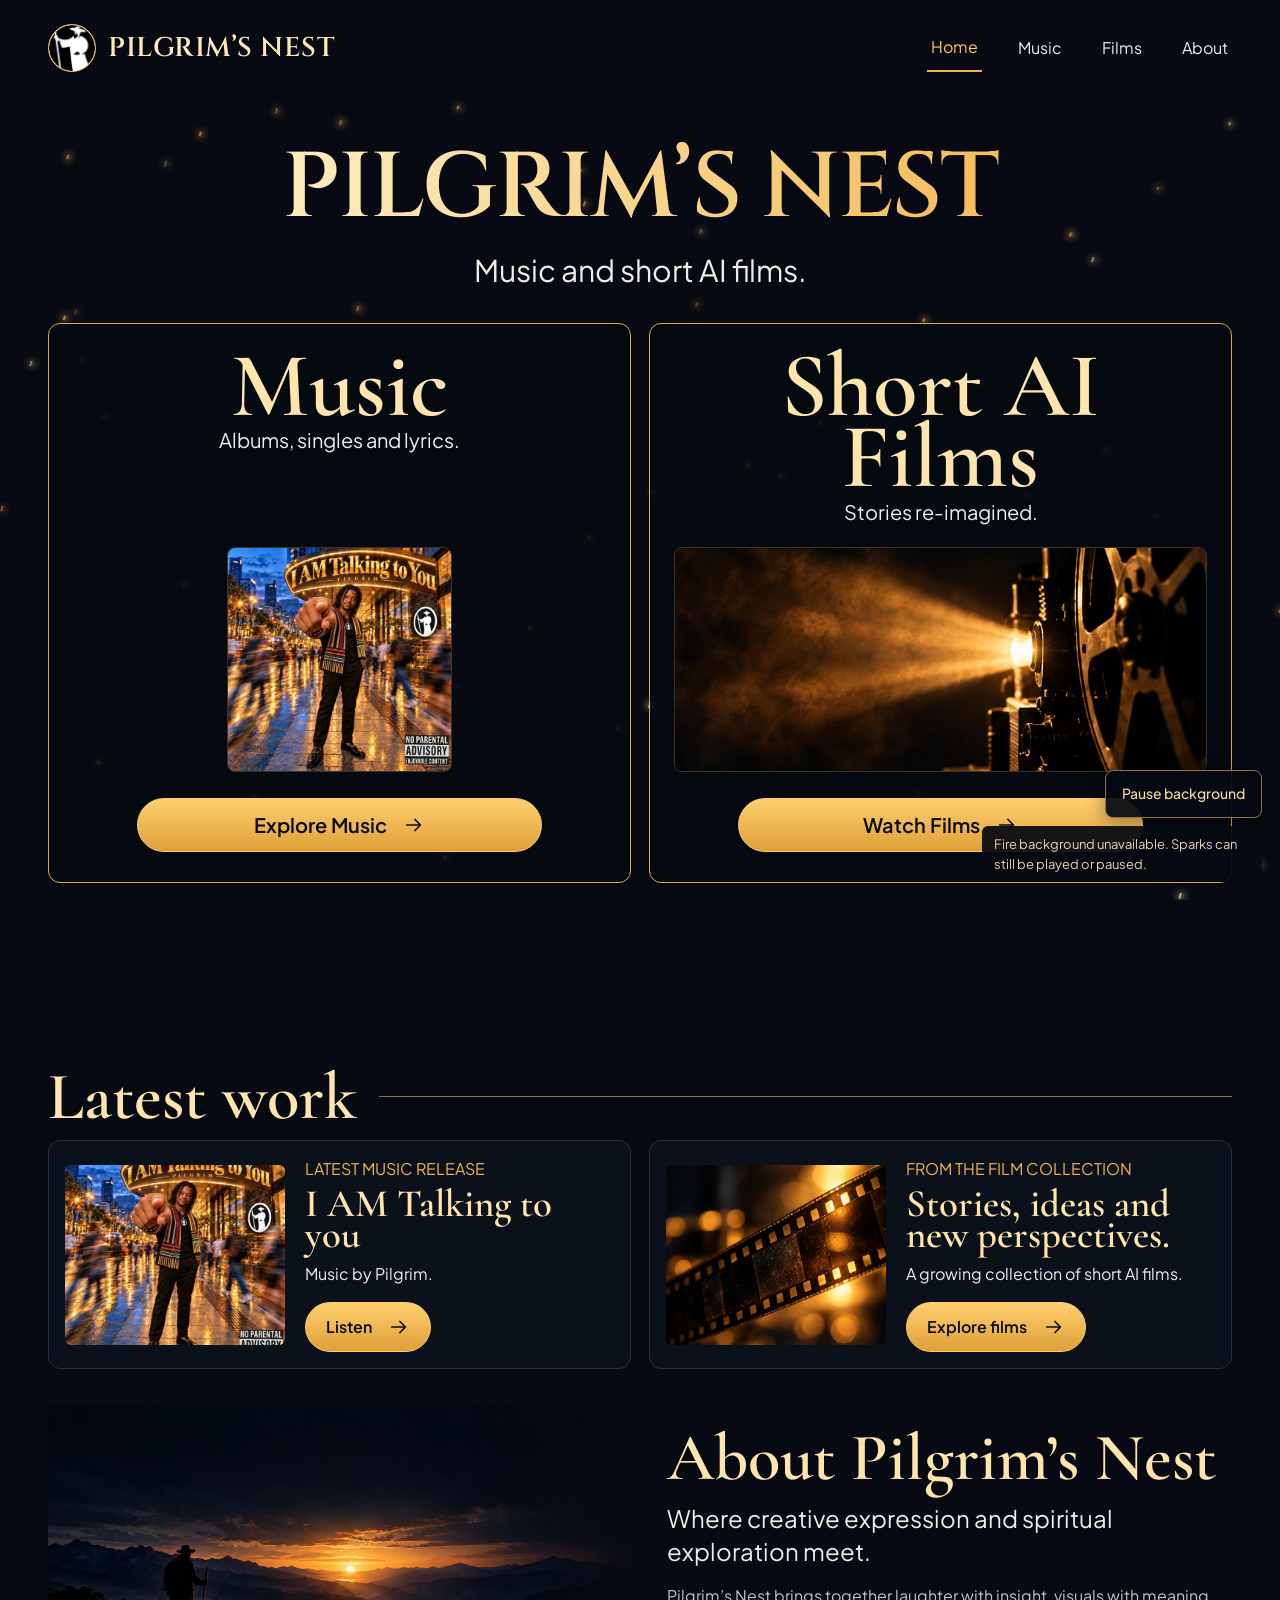
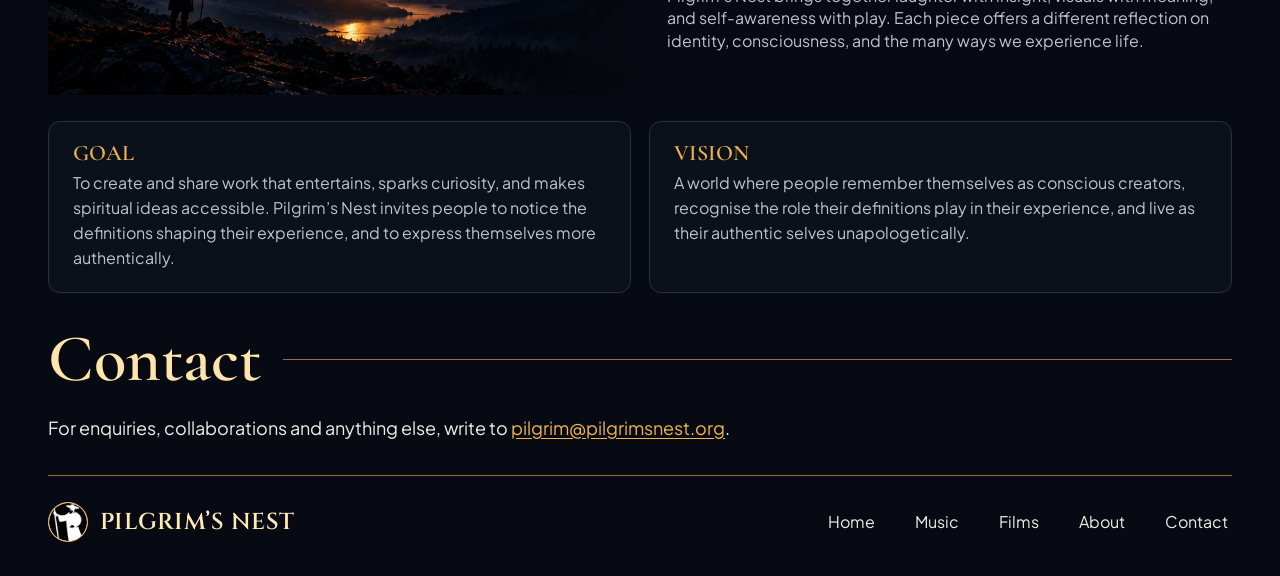
==== commit e4301e6c: "security,test: add strict CSP and referrer meta tags with rendered violation gate" ====
--- a/index.html
+++ b/index.html
@@ -1 +1 @@
-<!doctype html><html lang="en"><head><meta charset="utf-8"><meta name="viewport" content="width=device-width,initial-scale=1"><title>Pilgrim’s Nest — Music and short AI films</title><meta name="description" content="Music and short AI films. Explore Pilgrim’s albums, singles, lyrics and videos."><meta name="theme-color" content="#070a12"><link rel="canonical" href="https://pilgrimsnest.org/"><meta property="og:type" content="website"><meta property="og:title" content="Pilgrim’s Nest — Music and short AI films"><meta property="og:description" content="Music and short AI films. Explore Pilgrim’s albums, singles, lyrics and videos."><meta property="og:url" content="https://pilgrimsnest.org/"><meta property="og:image" content="https://pilgrimsnest.org/assets/og-card.jpg"><meta property="og:image:width" content="1200"><meta property="og:image:height" content="630"><meta property="og:image:alt" content="Pilgrim’s Nest — Music and short AI films"><meta name="twitter:card" content="summary_large_image"><meta name="twitter:image" content="https://pilgrimsnest.org/assets/og-card.jpg"><meta name="twitter:image:alt" content="Pilgrim’s Nest — Music and short AI films"><link rel="icon" href="favicon.ico" sizes="any"><link rel="icon" href="favicon.svg" type="image/svg+xml"><link rel="icon" href="favicon.png" type="image/png"><link rel="apple-touch-icon" href="logo-512.png"><link rel="stylesheet" href="portfolio.css"><script type="application/ld+json">{"@context":"https://schema.org","@graph":[{"@type":"WebSite","@id":"https://pilgrimsnest.org/#website","url":"https://pilgrimsnest.org/","name":"Pilgrim’s Nest","description":"Music and short AI films. Explore Pilgrim’s albums, singles, lyrics and videos."},{"@type":"MusicGroup","@id":"https://pilgrimsnest.org/#artist","name":"Pilgrim","alternateName":"Pilgrim’s Nest","url":"https://pilgrimsnest.org/","image":"https://pilgrimsnest.org/assets/og-card.jpg","sameAs":["https://music.apple.com/artist/pilgrim/1857562164","https://open.spotify.com/artist/38LF5CnSlrsLlRaau5VZmc","https://www.youtube.com/channel/UCEpubs9WKih7WW-9HYVdqyw","https://www.tiktok.com/@truepilgrimm","https://www.tiktok.com/@thetruegentile"]}]}</script><script src="portfolio.js" defer></script></head><body class="portfolio-page" data-ambient="fire"><canvas id="ambientSparks" aria-hidden="true"></canvas><div class="ambient-controls"><button id="ambientToggle" class="motion-toggle" type="button" aria-pressed="false" hidden>Play background</button><span id="ambientStatus" class="ambient-status" role="status"></span></div><a class="skip-link" href="#main">Skip to content</a><header class="portfolio-header"><div class="portfolio-wrap header-inner"><a class="nest-brand" href="index.html"><span class="brand-emblem" aria-hidden="true"><img class="brand-face is-active" src="assets/brand-1.webp" width="48" height="48" alt=""><img class="brand-face" src="assets/brand-2.webp" width="48" height="48" alt="" loading="lazy" fetchpriority="low"><img class="brand-face" src="assets/brand-3.webp" width="48" height="48" alt="" loading="lazy" fetchpriority="low"></span><span>Pilgrim’s Nest</span></a><button class="menu-toggle" type="button" aria-expanded="false" aria-controls="primary-nav" hidden aria-label="Open navigation"><svg viewBox="0 0 24 24" aria-hidden="true"><path d="M4 6h16M4 12h16M4 18h16"/></svg></button><nav id="primary-nav" class="portfolio-nav" aria-label="Primary"><a href="index.html" aria-current="page">Home</a><a href="music.html">Music</a><a href="films.html">Films</a><a href="index.html#about">About</a></nav></div></header><div class="ambient-fire" aria-hidden="true"><video id="ambientFireVideo" data-src="assets/hero-loop.mp4" muted loop playsinline preload="none" tabindex="-1"></video></div><main id="main"><aside class="legacy-route" id="latest">Looking for the music? <a href="music.html#latest">Open latest</a>.</aside><aside class="legacy-route" id="album">Looking for the music? <a href="music.html#album">Open album</a>.</aside><aside class="legacy-route" id="singles">Looking for the music? <a href="music.html#singles">Open singles</a>.</aside><section class="portal-hero portfolio-wrap" aria-labelledby="portal-title"><h1 id="portal-title">Pilgrim’s Nest</h1><p class="portal-subtitle">Music and short AI films.</p><div class="path-grid"><article class="path-panel"><div class="path-copy"><h2>Music</h2><p>Albums, singles and lyrics.</p></div><img class="path-art music-art" src="assets/i-am-talking-to-you.webp" width="600" height="600" alt="I AM Talking to you cover art" fetchpriority="high"><a class="gold-link" href="music.html">Explore Music <svg viewBox="0 0 24 24" aria-hidden="true"><path d="M4 12h15m-6-6 6 6-6 6"/></svg></a></article><article class="path-panel"><div class="path-copy"><h2>Short AI Films</h2><p>Stories re-imagined.</p></div><img class="path-art cinema-art" src="assets/cinema-projector.webp" width="1536" height="1024" alt="" fetchpriority="high"><a class="gold-link" href="films.html">Watch Films <svg viewBox="0 0 24 24" aria-hidden="true"><path d="M4 12h15m-6-6 6 6-6 6"/></svg></a></article></div></section><section class="latest-work portfolio-wrap" aria-labelledby="latest-work-title"><h2 id="latest-work-title" class="ruled-title">Latest work</h2><div class="work-grid"><article class="work-preview"><img src="assets/i-am-talking-to-you.webp" width="600" height="600" alt="" loading="lazy"><div><p class="work-label">Latest music release</p><h3>I AM Talking to you</h3><p>Music by Pilgrim.</p><a class="gold-link" href="music.html#latest">Listen <svg viewBox="0 0 24 24" aria-hidden="true"><path d="M4 12h15m-6-6 6 6-6 6"/></svg></a></div></article><article class="work-preview"><img src="assets/cinema-filmstrip.webp" width="640" height="640" alt="" loading="lazy"><div><p class="work-label">From the film collection</p><h3>Stories, ideas and new perspectives.</h3><p>A growing collection of short AI films.</p><a class="gold-link" href="films.html">Explore films <svg viewBox="0 0 24 24" aria-hidden="true"><path d="M4 12h15m-6-6 6 6-6 6"/></svg></a></div></article></div></section><section class="portal-about portfolio-wrap" id="about"><img src="assets/mountain-pilgrim.webp" width="1672" height="941" alt="A pilgrim overlooking mountain ranges at sunset" loading="lazy"><div><h2>About Pilgrim’s Nest</h2><p>Where creative expression and spiritual exploration meet.</p><p class="about-detail">Pilgrim’s Nest brings together laughter with insight, visuals with meaning, and self-awareness with play. Each piece offers a different reflection on identity, consciousness, and the many ways we experience life.</p></div></section><section class="about-grid portfolio-wrap" aria-label="Goal and vision"><article class="about-card"><h3>Goal</h3><p>To create and share work that entertains, sparks curiosity, and makes spiritual ideas accessible. Pilgrim’s Nest invites people to notice the definitions shaping their experience, and to express themselves more authentically.</p></article><article class="about-card"><h3>Vision</h3><p>A world where people remember themselves as conscious creators, recognise the role their definitions play in their experience, and live as their authentic selves unapologetically.</p></article></section><section class="contact-block portfolio-wrap" id="contact" aria-labelledby="contact-title"><h2 id="contact-title" class="ruled-title">Contact</h2><p id="contactJs" hidden>For enquiries, collaborations and anything else, write to <a class="contact-email" href="#contact" data-u="pilgrim" data-d="pilgrimsnest.org"></a>.</p><noscript><p>For enquiries, collaborations and anything else, write to <strong>pilgrim [at] pilgrimsnest [dot] org</strong>.</p></noscript></section></main><footer class="portfolio-footer portfolio-wrap"><a class="nest-brand" href="index.html"><img src="assets/brand-1.webp" width="40" height="40" alt=""><span>Pilgrim’s Nest</span></a><nav aria-label="Footer"><a href="index.html">Home</a><a href="music.html">Music</a><a href="films.html">Films</a><a href="index.html#about">About</a><a href="index.html#contact">Contact</a></nav></footer></body></html>+<!doctype html><html lang="en"><head><meta charset="utf-8"><meta name="viewport" content="width=device-width,initial-scale=1"><meta http-equiv="Content-Security-Policy" content="default-src 'self'; script-src 'self'; style-src 'self'; img-src 'self' data:; font-src 'self'; media-src 'self'; connect-src 'self'; object-src 'none'; base-uri 'self'; form-action 'self'"><meta name="referrer" content="strict-origin-when-cross-origin"><title>Pilgrim’s Nest — Music and short AI films</title><meta name="description" content="Music and short AI films. Explore Pilgrim’s albums, singles, lyrics and videos."><meta name="theme-color" content="#070a12"><link rel="canonical" href="https://pilgrimsnest.org/"><meta property="og:type" content="website"><meta property="og:title" content="Pilgrim’s Nest — Music and short AI films"><meta property="og:description" content="Music and short AI films. Explore Pilgrim’s albums, singles, lyrics and videos."><meta property="og:url" content="https://pilgrimsnest.org/"><meta property="og:image" content="https://pilgrimsnest.org/assets/og-card.jpg"><meta property="og:image:width" content="1200"><meta property="og:image:height" content="630"><meta property="og:image:alt" content="Pilgrim’s Nest — Music and short AI films"><meta name="twitter:card" content="summary_large_image"><meta name="twitter:image" content="https://pilgrimsnest.org/assets/og-card.jpg"><meta name="twitter:image:alt" content="Pilgrim’s Nest — Music and short AI films"><link rel="icon" href="favicon.ico" sizes="any"><link rel="icon" href="favicon.svg" type="image/svg+xml"><link rel="icon" href="favicon.png" type="image/png"><link rel="apple-touch-icon" href="logo-512.png"><link rel="stylesheet" href="portfolio.css"><script type="application/ld+json">{"@context":"https://schema.org","@graph":[{"@type":"WebSite","@id":"https://pilgrimsnest.org/#website","url":"https://pilgrimsnest.org/","name":"Pilgrim’s Nest","description":"Music and short AI films. Explore Pilgrim’s albums, singles, lyrics and videos."},{"@type":"MusicGroup","@id":"https://pilgrimsnest.org/#artist","name":"Pilgrim","alternateName":"Pilgrim’s Nest","url":"https://pilgrimsnest.org/","image":"https://pilgrimsnest.org/assets/og-card.jpg","sameAs":["https://music.apple.com/artist/pilgrim/1857562164","https://open.spotify.com/artist/38LF5CnSlrsLlRaau5VZmc","https://www.youtube.com/channel/UCEpubs9WKih7WW-9HYVdqyw","https://www.tiktok.com/@truepilgrimm","https://www.tiktok.com/@thetruegentile"]}]}</script><script src="portfolio.js" defer></script></head><body class="portfolio-page" data-ambient="fire"><canvas id="ambientSparks" aria-hidden="true"></canvas><div class="ambient-controls"><button id="ambientToggle" class="motion-toggle" type="button" aria-pressed="false" hidden>Play background</button><span id="ambientStatus" class="ambient-status" role="status"></span></div><a class="skip-link" href="#main">Skip to content</a><header class="portfolio-header"><div class="portfolio-wrap header-inner"><a class="nest-brand" href="index.html"><span class="brand-emblem" aria-hidden="true"><img class="brand-face is-active" src="assets/brand-1.webp" width="48" height="48" alt=""><img class="brand-face" src="assets/brand-2.webp" width="48" height="48" alt="" loading="lazy" fetchpriority="low"><img class="brand-face" src="assets/brand-3.webp" width="48" height="48" alt="" loading="lazy" fetchpriority="low"></span><span>Pilgrim’s Nest</span></a><button class="menu-toggle" type="button" aria-expanded="false" aria-controls="primary-nav" hidden aria-label="Open navigation"><svg viewBox="0 0 24 24" aria-hidden="true"><path d="M4 6h16M4 12h16M4 18h16"/></svg></button><nav id="primary-nav" class="portfolio-nav" aria-label="Primary"><a href="index.html" aria-current="page">Home</a><a href="music.html">Music</a><a href="films.html">Films</a><a href="index.html#about">About</a></nav></div></header><div class="ambient-fire" aria-hidden="true"><video id="ambientFireVideo" data-src="assets/hero-loop.mp4" muted loop playsinline preload="none" tabindex="-1"></video></div><main id="main"><aside class="legacy-route" id="latest">Looking for the music? <a href="music.html#latest">Open latest</a>.</aside><aside class="legacy-route" id="album">Looking for the music? <a href="music.html#album">Open album</a>.</aside><aside class="legacy-route" id="singles">Looking for the music? <a href="music.html#singles">Open singles</a>.</aside><section class="portal-hero portfolio-wrap" aria-labelledby="portal-title"><h1 id="portal-title">Pilgrim’s Nest</h1><p class="portal-subtitle">Music and short AI films.</p><div class="path-grid"><article class="path-panel"><div class="path-copy"><h2>Music</h2><p>Albums, singles and lyrics.</p></div><img class="path-art music-art" src="assets/i-am-talking-to-you.webp" width="600" height="600" alt="I AM Talking to you cover art" fetchpriority="high"><a class="gold-link" href="music.html">Explore Music <svg viewBox="0 0 24 24" aria-hidden="true"><path d="M4 12h15m-6-6 6 6-6 6"/></svg></a></article><article class="path-panel"><div class="path-copy"><h2>Short AI Films</h2><p>Stories re-imagined.</p></div><img class="path-art cinema-art" src="assets/cinema-projector.webp" width="1536" height="1024" alt="" fetchpriority="high"><a class="gold-link" href="films.html">Watch Films <svg viewBox="0 0 24 24" aria-hidden="true"><path d="M4 12h15m-6-6 6 6-6 6"/></svg></a></article></div></section><section class="latest-work portfolio-wrap" aria-labelledby="latest-work-title"><h2 id="latest-work-title" class="ruled-title">Latest work</h2><div class="work-grid"><article class="work-preview"><img src="assets/i-am-talking-to-you.webp" width="600" height="600" alt="" loading="lazy"><div><p class="work-label">Latest music release</p><h3>I AM Talking to you</h3><p>Music by Pilgrim.</p><a class="gold-link" href="music.html#latest">Listen <svg viewBox="0 0 24 24" aria-hidden="true"><path d="M4 12h15m-6-6 6 6-6 6"/></svg></a></div></article><article class="work-preview"><img src="assets/cinema-filmstrip.webp" width="640" height="640" alt="" loading="lazy"><div><p class="work-label">From the film collection</p><h3>Stories, ideas and new perspectives.</h3><p>A growing collection of short AI films.</p><a class="gold-link" href="films.html">Explore films <svg viewBox="0 0 24 24" aria-hidden="true"><path d="M4 12h15m-6-6 6 6-6 6"/></svg></a></div></article></div></section><section class="portal-about portfolio-wrap" id="about"><img src="assets/mountain-pilgrim.webp" width="1672" height="941" alt="A pilgrim overlooking mountain ranges at sunset" loading="lazy"><div><h2>About Pilgrim’s Nest</h2><p>Where creative expression and spiritual exploration meet.</p><p class="about-detail">Pilgrim’s Nest brings together laughter with insight, visuals with meaning, and self-awareness with play. Each piece offers a different reflection on identity, consciousness, and the many ways we experience life.</p></div></section><section class="about-grid portfolio-wrap" aria-label="Goal and vision"><article class="about-card"><h3>Goal</h3><p>To create and share work that entertains, sparks curiosity, and makes spiritual ideas accessible. Pilgrim’s Nest invites people to notice the definitions shaping their experience, and to express themselves more authentically.</p></article><article class="about-card"><h3>Vision</h3><p>A world where people remember themselves as conscious creators, recognise the role their definitions play in their experience, and live as their authentic selves unapologetically.</p></article></section><section class="contact-block portfolio-wrap" id="contact" aria-labelledby="contact-title"><h2 id="contact-title" class="ruled-title">Contact</h2><p id="contactJs" hidden>For enquiries, collaborations and anything else, write to <a class="contact-email" href="#contact" data-u="pilgrim" data-d="pilgrimsnest.org"></a>.</p><noscript><p>For enquiries, collaborations and anything else, write to <strong>pilgrim [at] pilgrimsnest [dot] org</strong>.</p></noscript></section></main><footer class="portfolio-footer portfolio-wrap"><a class="nest-brand" href="index.html"><img src="assets/brand-1.webp" width="40" height="40" alt=""><span>Pilgrim’s Nest</span></a><nav aria-label="Footer"><a href="index.html">Home</a><a href="music.html">Music</a><a href="films.html">Films</a><a href="index.html#about">About</a><a href="index.html#contact">Contact</a></nav></footer></body></html>
--- a/portfolio.css
+++ b/portfolio.css
@@ -78,9 +78,22 @@
 .film-intro p{max-width:64ch;margin:0 auto 20px;font-size:18px}
 .account-links{display:flex;justify-content:center;flex-wrap:wrap;gap:12px 28px}
 .account-links a{min-height:48px;min-width:48px;display:flex;align-items:center;justify-content:center;text-underline-offset:5px;color:#f2c470}
-.film-controls{display:flex;gap:12px;flex-wrap:wrap;margin-bottom:18px}
+.film-controls{display:flex;align-items:center;justify-content:space-between;gap:12px 16px;flex-wrap:wrap;margin-bottom:18px}
+.film-account-group{display:flex;gap:10px;flex-wrap:wrap}
+.film-query-group{display:flex;gap:10px;flex-wrap:wrap;align-items:center;flex:1 1 280px;justify-content:flex-end}
 .film-controls button{font:600 16px/1.4 'Plus Jakarta Sans',sans-serif;min-height:48px;padding:10px 22px;border-radius:999px;color:#eedfc1;border:1px solid #9d7b3e;background:#0b111c;cursor:pointer}
 .film-controls button[aria-pressed=true]{background:#edb655;color:#080c13}
+.film-search,.film-year{font:500 16px/1.4 'Plus Jakarta Sans',sans-serif;min-height:48px;padding:10px 18px;border-radius:999px;color:#efede8;border:1px solid #9d7b3e;background:#0b111c}
+.film-search{flex:1 1 190px;max-width:280px;min-width:0}
+.film-search::placeholder{color:#9aa3b2}
+.film-year{cursor:pointer;padding-right:28px}
+.film-empty{margin:24px 0;padding:24px;border:1px solid #30384a;border-radius:12px;background:#0b111c;text-align:center;color:#c6cbd4;font-size:16px}
+.film-reset{margin-left:10px;min-height:48px;padding:8px 18px;border-radius:999px;border:1px solid #9d7b3e;background:#070a12;color:#f3d99c;font:600 16px/1.4 'Plus Jakarta Sans',sans-serif;cursor:pointer}
+.film-top-wrap{margin-top:28px;display:flex;justify-content:flex-end}
+.back-to-top{display:inline-flex;align-items:center;gap:8px;min-height:48px;padding:10px 18px;border-radius:999px;border:1px solid #9d7b3e;background:#0b111c;color:#f3d99c;text-decoration:none;font:600 16px/1.4 'Plus Jakarta Sans',sans-serif}
+.back-to-top svg{width:18px;height:18px;fill:none;stroke:currentColor;stroke-width:1.8;stroke-linecap:round;stroke-linejoin:round}
+.back-to-top:hover,.film-reset:hover{color:#ffc65e;border-color:#eeb34d}
+.sr-only{position:absolute;width:1px;height:1px;padding:0;margin:-1px;overflow:hidden;clip:rect(0,0,0,0);white-space:nowrap;border:0}
 .film-count{margin:0 0 24px;color:#c6cbd4;font-size:16px}
 .film-grid{display:grid;grid-template-columns:repeat(3,minmax(0,1fr));gap:20px}
 /* 227 cards: skip rendering the offscreen ones. "auto" lets the browser substitute each
@@ -110,7 +123,7 @@
  .portal-hero{padding-top:28px}.portal-hero h1{font-size:32px;white-space:nowrap}.portal-subtitle{font-size:19px;margin:10px 0 26px}.path-grid{grid-template-columns:1fr;gap:16px}.path-panel{position:relative;display:grid;grid-template-columns:minmax(0,1fr) 38%;grid-template-rows:auto auto;text-align:left;padding:18px;gap:14px 10px;min-height:186px;overflow:hidden;align-items:start}.path-copy{grid-column:1;grid-row:1}.path-panel h2{font-size:clamp(26px,7.2vw,32px);margin:0 0 6px}.path-panel p{font-size:16px;line-height:1.4;margin:0;max-width:18ch}.path-art,.music-art{grid-column:2;grid-row:1/3;width:100%;height:146px;margin:0;object-fit:cover}.path-panel>.gold-link{grid-column:1;grid-row:2;width:max-content;max-width:100%;min-width:0;font-size:16px;min-height:50px;padding:10px 14px;gap:10px;align-self:end}.gold-link svg{width:18px;height:18px;flex-shrink:0}
  .latest-work{padding-top:30px}.ruled-title{font-size:36px;margin-bottom:18px;gap:16px}.work-grid{grid-template-columns:1fr;gap:16px}.work-preview{grid-template-columns:35% 1fr;padding:12px;gap:14px}.work-preview>img{height:190px}.work-preview h3{font-size:27px}.work-preview .work-label{font-size:16px;letter-spacing:.03em}.work-preview p{margin-bottom:12px}.work-preview .gold-link{min-height:48px;padding-inline:16px;gap:10px}
  .portal-about{grid-template-columns:1fr;gap:12px;margin-top:26px;text-align:center}.portal-about>img{height:220px;mask-image:linear-gradient(#000 70%,transparent 100%)}.portal-about h2{font-size:36px;margin-bottom:12px}.portal-about p{font-size:21px}.portal-about .about-detail{font-size:16px}.portfolio-footer{flex-direction:column;gap:12px;margin-top:28px;padding:22px 0}.portfolio-footer .nest-brand > span:not(.brand-emblem){font-size:21px}.portfolio-footer nav{justify-content:space-between;width:100%;gap:14px}.portfolio-footer nav a{font-size:16px}
- .film-intro{padding-top:32px}.film-intro p{font-size:16px}.film-grid{grid-template-columns:1fr}.film-card{padding:22px}.film-controls{gap:8px}.film-controls button{padding-inline:16px}.music-page .home-hero{padding-top:28px}
+ .film-intro{padding-top:32px}.film-intro p{font-size:16px}.film-grid{grid-template-columns:1fr}.film-card{padding:22px}.film-controls{gap:10px}.film-account-group{gap:8px}.film-controls button{padding-inline:16px}.film-query-group{flex:1 1 100%;justify-content:stretch}.film-search{max-width:none;flex:1 1 160px}.film-reset{display:inline-block;margin:12px 0 0}.music-page .home-hero{padding-top:28px}
 }
 @media(prefers-reduced-motion:reduce){html{scroll-behavior:auto!important}.portfolio-page *,.portfolio-page *::before,.portfolio-page *::after{animation:none!important;transition:none!important;scroll-behavior:auto!important}}
 
